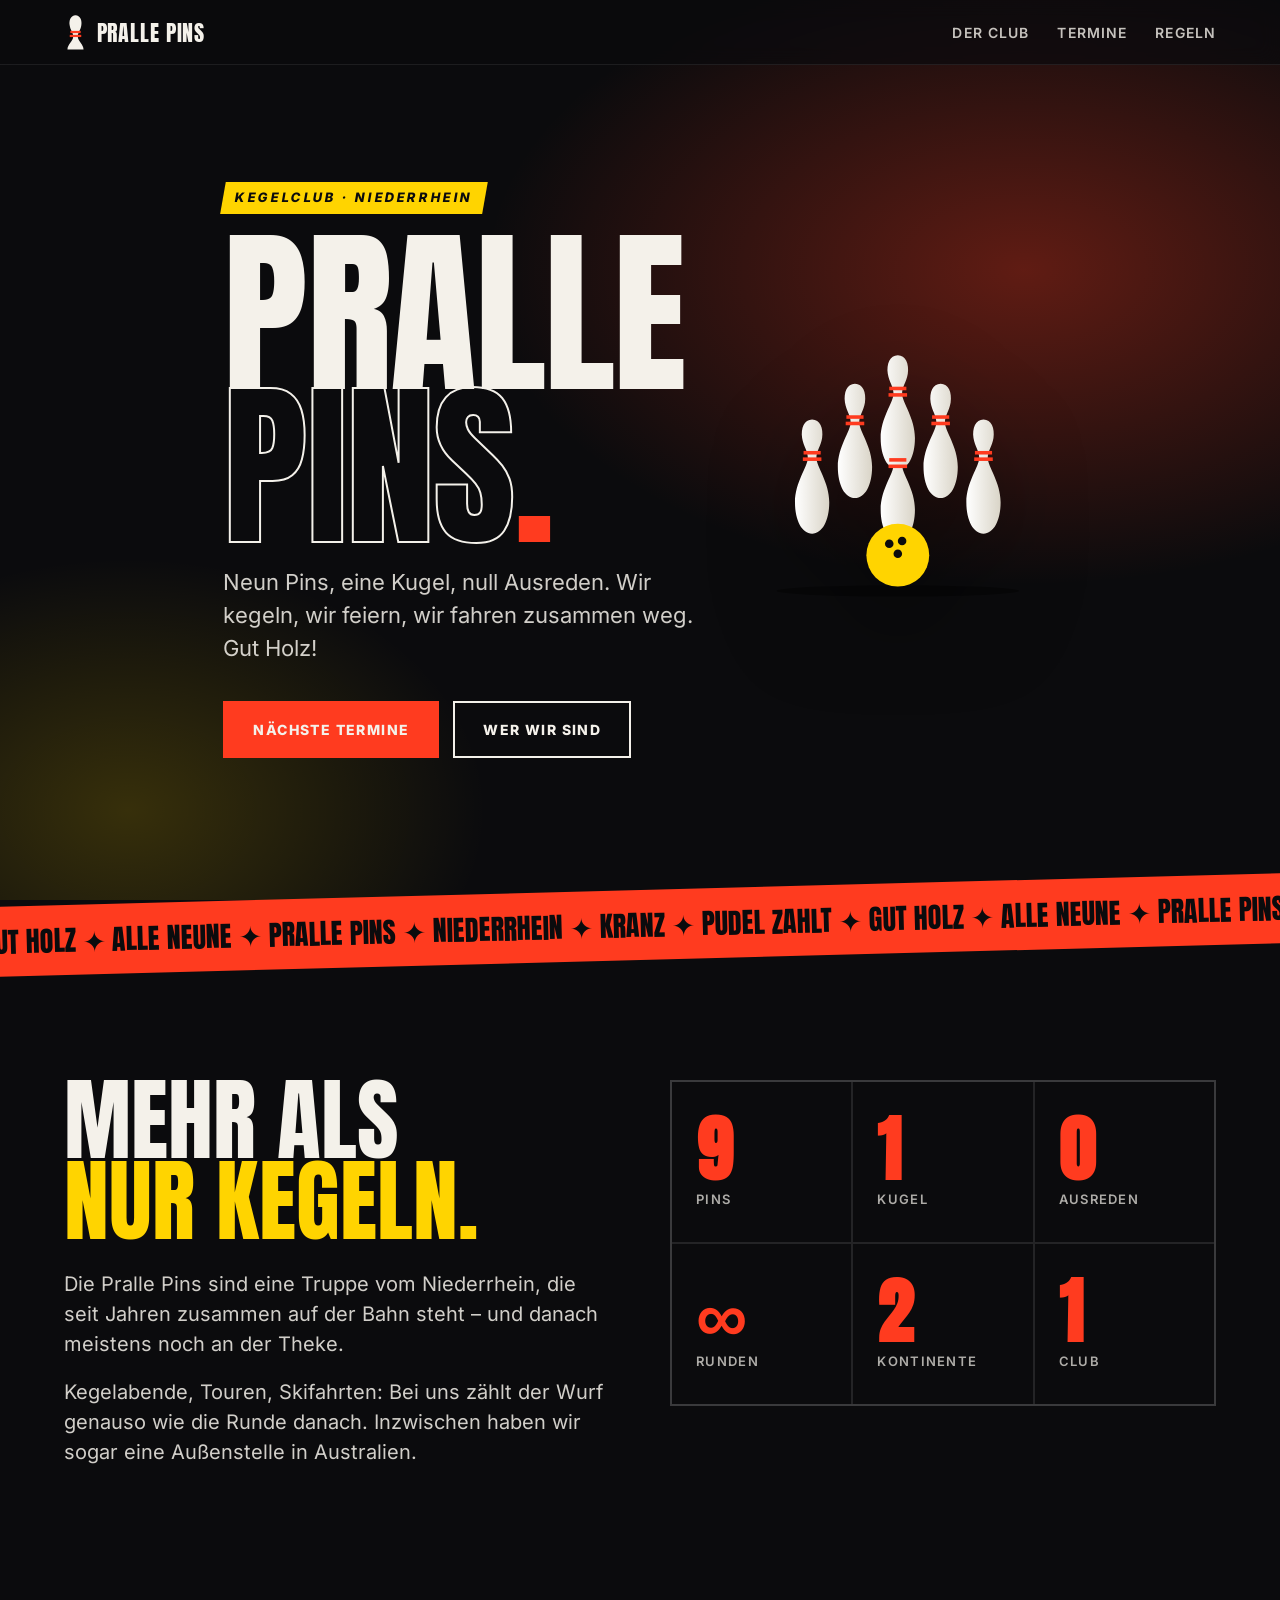
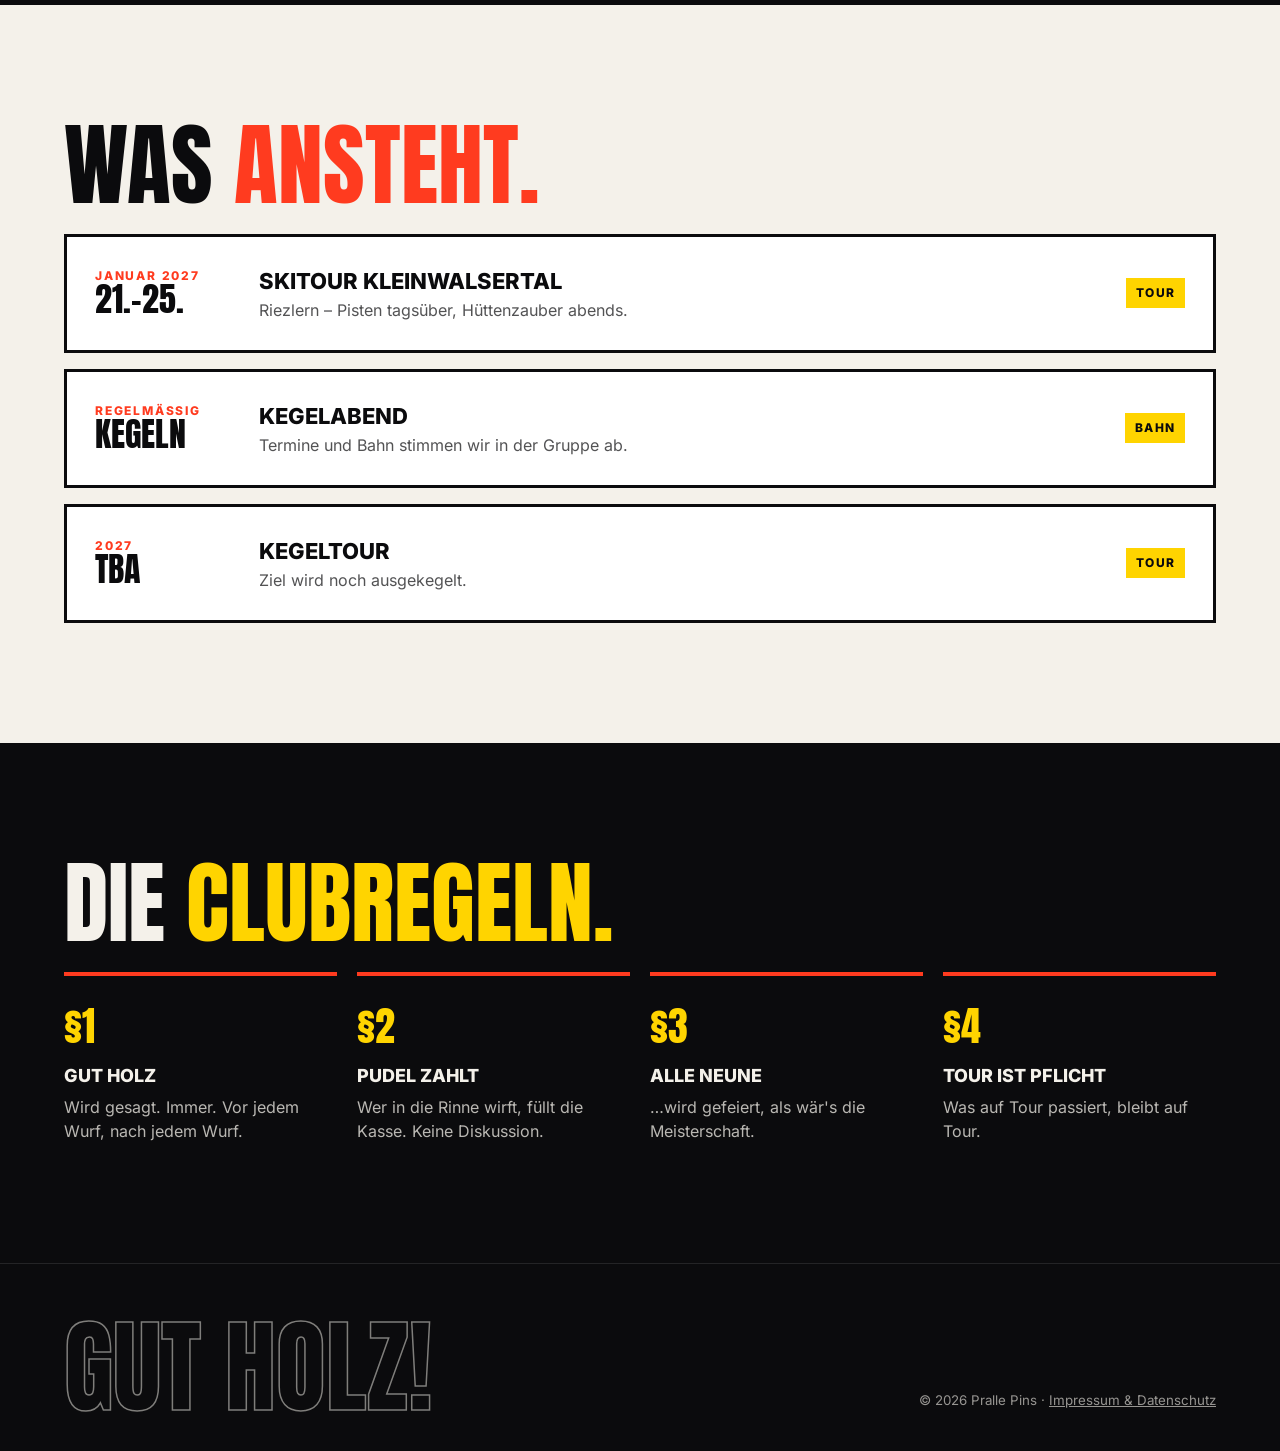
==== index.html @ 9ac89dfb "Website Pralle Pins: Startseite, Impressum, Logo, Schriften" ====
<!DOCTYPE html>
<html lang="de">
<head>
<meta charset="utf-8">
<meta name="viewport" content="width=device-width, initial-scale=1">
<title>Pralle Pins – Kegelclub vom Niederrhein</title>
<meta name="description" content="Pralle Pins – der Kegelclub vom Niederrhein. Gut Holz!">
<link rel="icon" href="favicon.svg" type="image/svg+xml">
<style>
  @font-face{font-family:Anton;src:url(anton-latin-400-normal.woff2) format("woff2");font-weight:400;font-display:swap}
  @font-face{font-family:Inter;src:url(inter-latin-400-normal.woff2) format("woff2");font-weight:400;font-display:swap}
  @font-face{font-family:Inter;src:url(inter-latin-600-normal.woff2) format("woff2");font-weight:600;font-display:swap}
  @font-face{font-family:Inter;src:url(inter-latin-800-normal.woff2) format("woff2");font-weight:800;font-display:swap}
  :root{
    --ink:#0b0b0d; --paper:#f4f1ea; --acc:#ff3b1f; --acc2:#ffd400; --mute:#8a8a90;
  }
  *{box-sizing:border-box;margin:0;padding:0}
  html{scroll-behavior:smooth}
  body{font-family:Inter,system-ui,sans-serif;background:var(--ink);color:var(--paper);line-height:1.5;overflow-x:hidden}
  a{color:inherit}
  .wrap{max-width:1200px;margin:0 auto;padding:0 24px}

  /* NAV */
  nav{position:fixed;inset:0 0 auto 0;z-index:10;backdrop-filter:blur(10px);background:rgba(11,11,13,.7);border-bottom:1px solid rgba(255,255,255,.08)}
  nav .wrap{display:flex;align-items:center;justify-content:space-between;height:64px}
  .brand{display:flex;align-items:center;gap:10px;text-decoration:none;font-family:Anton,sans-serif;font-size:22px;letter-spacing:.04em;text-transform:uppercase}
  .brand img{height:36px;width:auto}
  nav ul{display:flex;gap:28px;list-style:none}
  nav ul a{text-decoration:none;font-weight:600;font-size:14px;text-transform:uppercase;letter-spacing:.08em;opacity:.8}
  nav ul a:hover{opacity:1;color:var(--acc2)}
  @media(max-width:700px){nav ul{display:none}}

  /* HERO */
  .hero{min-height:100vh;display:grid;align-items:center;position:relative;padding:120px 0 80px;overflow:hidden}
  .hero::before{content:"";position:absolute;inset:0;background:
     radial-gradient(60% 50% at 80% 30%,rgba(255,59,31,.35),transparent 70%),
     radial-gradient(40% 40% at 10% 90%,rgba(255,212,0,.18),transparent 70%)}
  .hero .wrap{position:relative;display:grid;grid-template-columns:1.2fr .8fr;gap:40px;align-items:center}
  @media(max-width:900px){.hero .wrap{grid-template-columns:1fr}}
  .kicker{display:inline-block;font-weight:800;font-size:13px;letter-spacing:.2em;text-transform:uppercase;color:var(--ink);background:var(--acc2);padding:6px 12px;transform:skew(-10deg)}
  h1{font-family:Anton,sans-serif;font-weight:400;text-transform:uppercase;font-size:clamp(72px,14vw,190px);line-height:.85;margin:24px 0;letter-spacing:-.01em}
  h1 .out{color:transparent;-webkit-text-stroke:2px var(--paper)}
  h1 .hot{color:var(--acc)}
  .lead{font-size:clamp(18px,2vw,22px);max-width:34ch;opacity:.85}
  .cta{display:flex;gap:14px;margin-top:36px;flex-wrap:wrap}
  .btn{display:inline-block;text-decoration:none;font-weight:800;text-transform:uppercase;letter-spacing:.1em;font-size:14px;padding:16px 28px;border:2px solid var(--paper);transition:.2s}
  .btn.primary{background:var(--acc);border-color:var(--acc)}
  .btn:hover{transform:translateY(-2px);box-shadow:6px 6px 0 var(--acc2)}

  /* Pins graphic */
  .pins{display:flex;justify-content:center}
  .pins svg{width:min(420px,90%);filter:drop-shadow(0 30px 40px rgba(0,0,0,.5))}
  .pin{transform-origin:50% 100%;animation:wobble 3s ease-in-out infinite}
  .pin:nth-child(2){animation-delay:.3s}.pin:nth-child(3){animation-delay:.6s}
  .pin:nth-child(4){animation-delay:.15s}.pin:nth-child(5){animation-delay:.45s}
  @keyframes wobble{0%,100%{transform:rotate(0)}50%{transform:rotate(2.5deg)}}
  .ball{animation:roll 4s cubic-bezier(.5,0,.3,1) infinite}
  @keyframes roll{0%{transform:translateX(-260px) rotate(-360deg);opacity:0}15%{opacity:1}60%,100%{transform:translateX(0) rotate(0);opacity:1}}

  /* TICKER */
  .ticker{background:var(--acc);color:var(--ink);overflow:hidden;white-space:nowrap;padding:14px 0;transform:rotate(-1.5deg);margin:-10px -20px 0}
  .ticker span{display:inline-block;font-family:Anton,sans-serif;font-size:28px;text-transform:uppercase;animation:tick 25s linear infinite;padding-right:40px}
  @keyframes tick{to{transform:translateX(-50%)}}

  /* SECTIONS */
  section{padding:120px 0}
  h2{font-family:Anton,sans-serif;font-weight:400;text-transform:uppercase;font-size:clamp(48px,7vw,96px);line-height:.9;margin-bottom:28px}
  h2 em{font-style:normal;color:var(--acc2)}
  .grid2{display:grid;grid-template-columns:1fr 1fr;gap:60px;align-items:start}
  @media(max-width:900px){.grid2{grid-template-columns:1fr}}
  p.big{font-size:20px;opacity:.85;margin-bottom:18px}

  .stats{display:grid;grid-template-columns:repeat(3,1fr);gap:2px;background:rgba(255,255,255,.1);border:2px solid rgba(255,255,255,.1)}
  .stat{background:var(--ink);padding:32px 24px}
  .stat b{display:block;font-family:Anton,sans-serif;font-size:72px;line-height:1;color:var(--acc)}
  .stat span{text-transform:uppercase;font-weight:600;letter-spacing:.1em;font-size:13px;opacity:.7}
  @media(max-width:600px){.stats{grid-template-columns:1fr}}

  /* LIGHT SECTION */
  .light{background:var(--paper);color:var(--ink)}
  .light h2 em{color:var(--acc)}
  .events{display:grid;gap:16px}
  .event{display:grid;grid-template-columns:140px 1fr auto;gap:24px;align-items:center;padding:28px;border:3px solid var(--ink);background:#fff;transition:.2s}
  .event:hover{transform:translate(-4px,-4px);box-shadow:8px 8px 0 var(--ink)}
  .event .date{font-family:Anton,sans-serif;font-size:34px;line-height:1;text-transform:uppercase}
  .event .date small{display:block;font-family:Inter;font-weight:800;font-size:12px;letter-spacing:.15em;color:var(--acc)}
  .event h3{font-size:22px;font-weight:800;text-transform:uppercase}
  .event p{opacity:.7}
  .tag{font-weight:800;font-size:12px;text-transform:uppercase;letter-spacing:.1em;background:var(--acc2);padding:6px 10px}
  @media(max-width:700px){.event{grid-template-columns:1fr}}

  /* RULES */
  .rules{display:grid;grid-template-columns:repeat(auto-fit,minmax(240px,1fr));gap:20px;counter-reset:r}
  .rule{border-top:4px solid var(--acc);padding-top:20px}
  .rule::before{counter-increment:r;content:"§" counter(r);font-family:Anton,sans-serif;font-size:40px;color:var(--acc2);display:block}
  .rule h3{text-transform:uppercase;font-size:18px;margin:6px 0}
  .rule p{opacity:.75}

  /* FOOTER */
  footer{border-top:1px solid rgba(255,255,255,.1);padding:60px 0 40px}
  footer .wrap{display:flex;justify-content:space-between;align-items:end;gap:20px;flex-wrap:wrap}
  footer .gh{font-family:Anton,sans-serif;font-size:clamp(40px,8vw,110px);text-transform:uppercase;line-height:.85;color:transparent;-webkit-text-stroke:1.5px rgba(244,241,234,.5)}
  footer small{opacity:.6}
  footer small a{opacity:1}

  .reveal{opacity:0;transform:translateY(30px);transition:.8s cubic-bezier(.2,.7,.2,1)}
  .reveal.in{opacity:1;transform:none}
  @media (prefers-reduced-motion:reduce){*{animation:none!important;transition:none!important}.reveal{opacity:1;transform:none}}
</style>
</head>
<body>

<nav>
  <div class="wrap">
    <a href="#" class="brand"><img src="logo.svg" alt="Pralle Pins Logo"> Pralle Pins</a>
    <ul>
      <li><a href="#club">Der Club</a></li>
      <li><a href="#termine">Termine</a></li>
      <li><a href="#regeln">Regeln</a></li>
    </ul>
  </div>
</nav>

<header class="hero">
  <div class="wrap">
    <div>
      <span class="kicker">Kegelclub · Niederrhein</span>
      <h1>Pralle<br><span class="out">Pins</span><span class="hot">.</span></h1>
      <p class="lead">Neun Pins, eine Kugel, null Ausreden. Wir kegeln, wir feiern, wir fahren zusammen weg. Gut Holz!</p>
      <div class="cta">
        <a href="#termine" class="btn primary">Nächste Termine</a>
        <a href="#club" class="btn">Wer wir sind</a>
      </div>
    </div>
    <div class="pins" aria-hidden="true">
      <svg viewBox="0 0 400 360">
        <defs>
          <linearGradient id="pg" x1="0" x2="1"><stop offset="0" stop-color="#fff"/><stop offset="1" stop-color="#d9d4c7"/></linearGradient>
          <g id="p">
            <path d="M20 0c11 0 16 12 14 26-2 12-8 18-8 28 0 12 18 34 18 62 0 26-10 44-24 44S-4 142-4 116c0-28 18-50 18-62 0-10-6-16-8-28C4 12 9 0 20 0z" fill="url(#pg)"/>
            <rect x="8" y="44" width="24" height="5" fill="#ff3b1f"/><rect x="7" y="53" width="26" height="5" fill="#ff3b1f"/>
          </g>
        </defs>
        <g class="pin" style="transform-box:fill-box"><use href="#p" x="180" y="20"/></g>
        <g class="pin" style="transform-box:fill-box"><use href="#p" x="120" y="60"/></g>
        <g class="pin" style="transform-box:fill-box"><use href="#p" x="240" y="60"/></g>
        <g class="pin" style="transform-box:fill-box"><use href="#p" x="60" y="110"/></g>
        <g class="pin" style="transform-box:fill-box"><use href="#p" x="300" y="110"/></g>
        <g class="pin" style="transform-box:fill-box"><use href="#p" x="180" y="120"/></g>
        <ellipse cx="200" cy="350" rx="170" ry="8" fill="rgba(0,0,0,.4)"/>
        <g class="ball" style="transform-box:fill-box;transform-origin:center">
          <circle cx="200" cy="300" r="44" fill="#ffd400"/>
          <circle cx="188" cy="284" r="6" fill="#0b0b0d"/><circle cx="206" cy="280" r="6" fill="#0b0b0d"/><circle cx="200" cy="298" r="6" fill="#0b0b0d"/>
        </g>
      </svg>
    </div>
  </div>
</header>

<div class="ticker" aria-hidden="true"><span>Gut Holz ✦ Alle Neune ✦ Pralle Pins ✦ Niederrhein ✦ Kranz ✦ Pudel zahlt ✦ Gut Holz ✦ Alle Neune ✦ Pralle Pins ✦ Niederrhein ✦ Kranz ✦ Pudel zahlt ✦ </span></div>

<section id="club">
  <div class="wrap grid2">
    <div class="reveal">
      <h2>Mehr als<br><em>nur Kegeln.</em></h2>
      <p class="big">Die Pralle Pins sind eine Truppe vom Niederrhein, die seit Jahren zusammen auf der Bahn steht – und danach meistens noch an der Theke.</p>
      <p class="big">Kegelabende, Touren, Skifahrten: Bei uns zählt der Wurf genauso wie die Runde danach. Inzwischen haben wir sogar eine Außenstelle in Australien.</p>
    </div>
    <div class="stats reveal">
      <div class="stat"><b>9</b><span>Pins</span></div>
      <div class="stat"><b>1</b><span>Kugel</span></div>
      <div class="stat"><b>0</b><span>Ausreden</span></div>
      <div class="stat"><b>∞</b><span>Runden</span></div>
      <div class="stat"><b>2</b><span>Kontinente</span></div>
      <div class="stat"><b>1</b><span>Club</span></div>
    </div>
  </div>
</section>

<section id="termine" class="light">
  <div class="wrap">
    <h2 class="reveal">Was <em>ansteht.</em></h2>
    <div class="events">
      <div class="event reveal">
        <div class="date"><small>Januar 2027</small>21.–25.</div>
        <div><h3>Skitour Kleinwalsertal</h3><p>Riezlern – Pisten tagsüber, Hüttenzauber abends.</p></div>
        <span class="tag">Tour</span>
      </div>
      <div class="event reveal">
        <div class="date"><small>Regelmäßig</small>Kegeln</div>
        <div><h3>Kegelabend</h3><p>Termine und Bahn stimmen wir in der Gruppe ab.</p></div>
        <span class="tag">Bahn</span>
      </div>
      <div class="event reveal">
        <div class="date"><small>2027</small>Tba</div>
        <div><h3>Kegeltour</h3><p>Ziel wird noch ausgekegelt.</p></div>
        <span class="tag">Tour</span>
      </div>
    </div>
  </div>
</section>

<section id="regeln">
  <div class="wrap">
    <h2 class="reveal">Die <em>Club&shy;regeln.</em></h2>
    <div class="rules">
      <div class="rule reveal"><h3>Gut Holz</h3><p>Wird gesagt. Immer. Vor jedem Wurf, nach jedem Wurf.</p></div>
      <div class="rule reveal"><h3>Pudel zahlt</h3><p>Wer in die Rinne wirft, füllt die Kasse. Keine Diskussion.</p></div>
      <div class="rule reveal"><h3>Alle Neune</h3><p>…wird gefeiert, als wär's die Meisterschaft.</p></div>
      <div class="rule reveal"><h3>Tour ist Pflicht</h3><p>Was auf Tour passiert, bleibt auf Tour.</p></div>
    </div>
  </div>
</section>

<footer>
  <div class="wrap">
    <div class="gh">Gut Holz!</div>
    <small>© <span id="y"></span> Pralle Pins · <a href="impressum.html">Impressum &amp; Datenschutz</a></small>
  </div>
</footer>

<script>
  document.getElementById('y').textContent=new Date().getFullYear();
  const io=new IntersectionObserver(es=>es.forEach(e=>{if(e.isIntersecting){e.target.classList.add('in');io.unobserve(e.target)}}),{threshold:.15});
  document.querySelectorAll('.reveal').forEach(el=>io.observe(el));
</script>
</body>
</html>
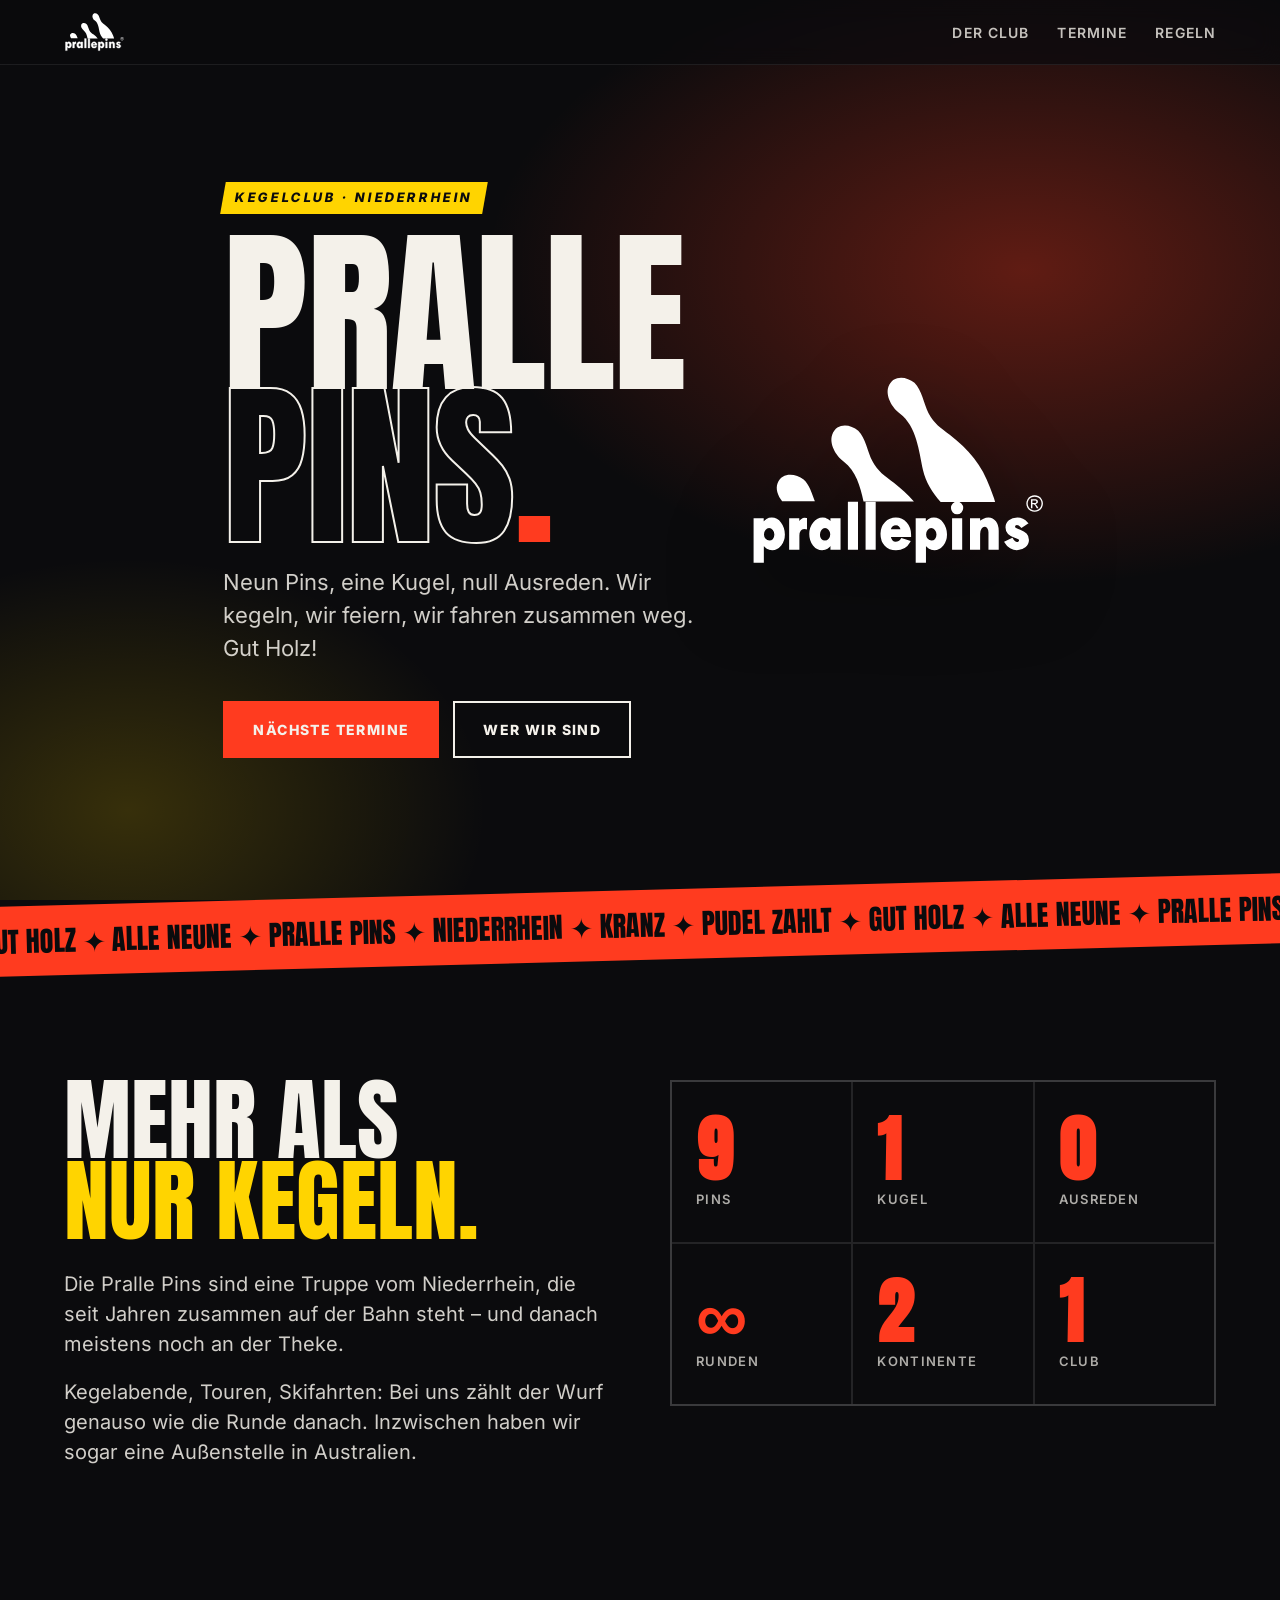
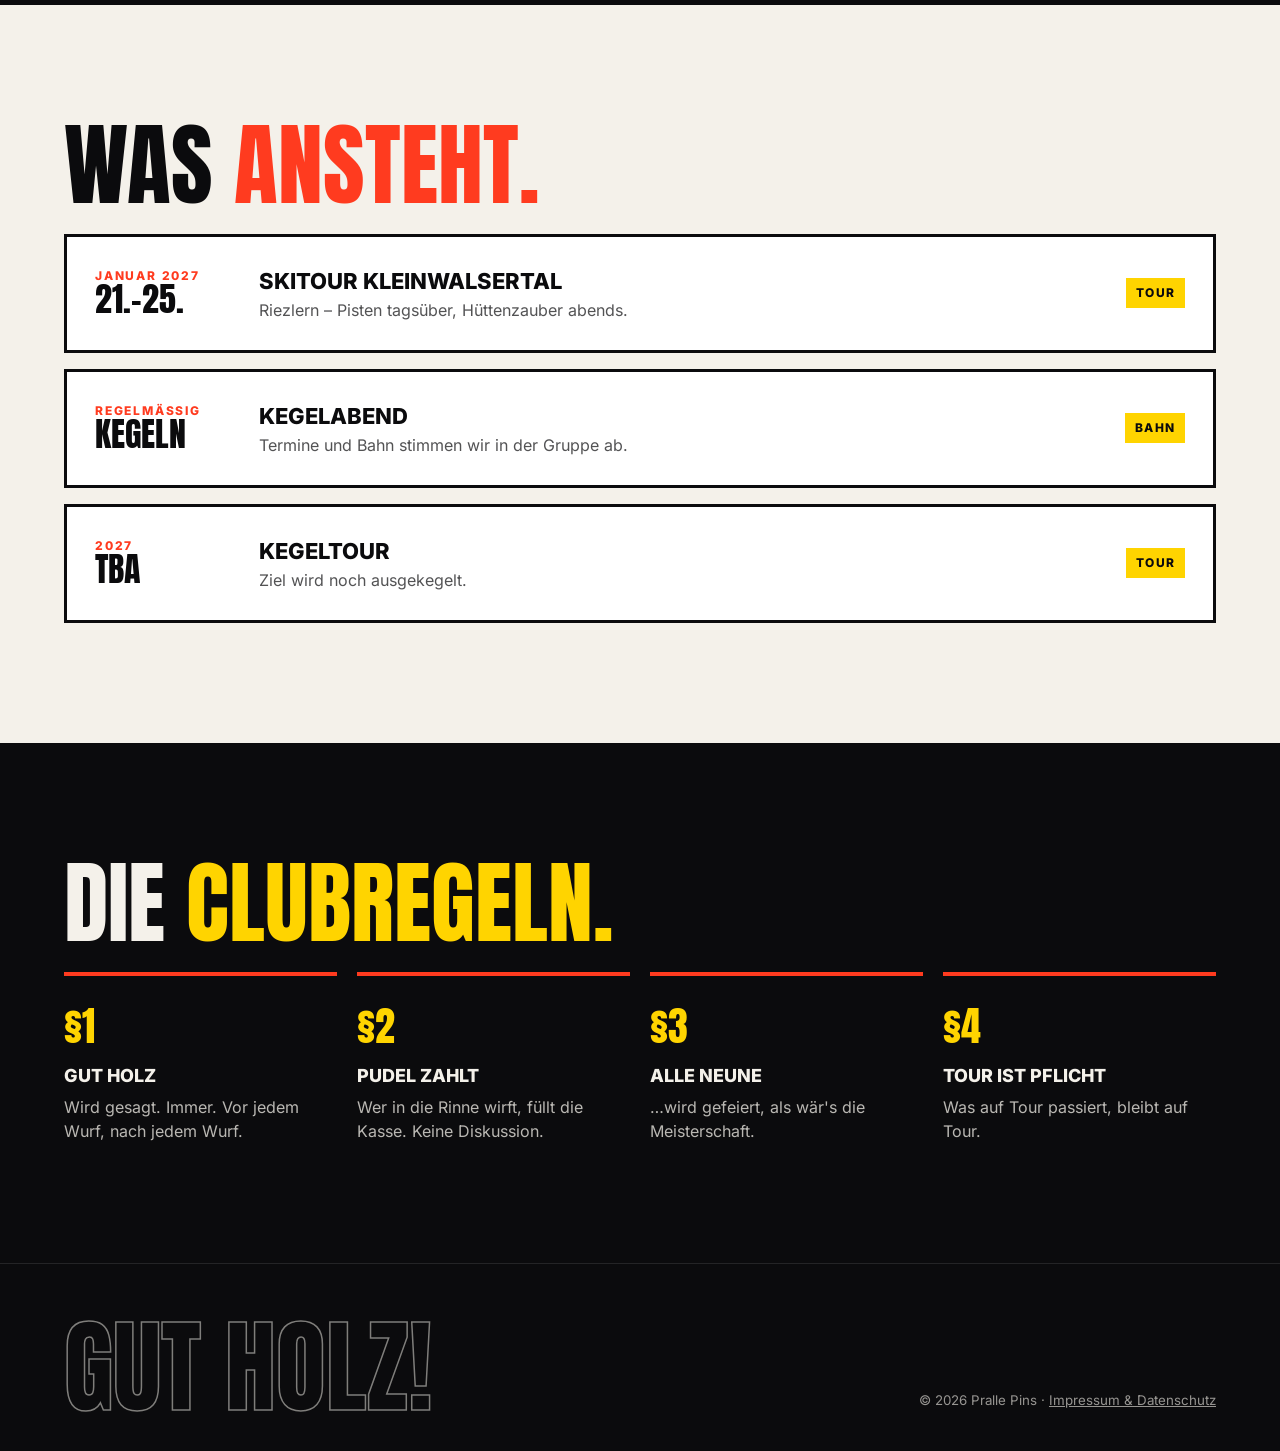
==== commit d210dbe7: "Echtes Pralle-Pins-Logo eingebaut" ====
--- a/index.html
+++ b/index.html
@@ -24,7 +24,7 @@
   nav{position:fixed;inset:0 0 auto 0;z-index:10;backdrop-filter:blur(10px);background:rgba(11,11,13,.7);border-bottom:1px solid rgba(255,255,255,.08)}
   nav .wrap{display:flex;align-items:center;justify-content:space-between;height:64px}
   .brand{display:flex;align-items:center;gap:10px;text-decoration:none;font-family:Anton,sans-serif;font-size:22px;letter-spacing:.04em;text-transform:uppercase}
-  .brand img{height:36px;width:auto}
+  .brand img{height:40px;width:auto;display:block}
   nav ul{display:flex;gap:28px;list-style:none}
   nav ul a{text-decoration:none;font-weight:600;font-size:14px;text-transform:uppercase;letter-spacing:.08em;opacity:.8}
   nav ul a:hover{opacity:1;color:var(--acc2)}
@@ -49,7 +49,8 @@
 
   /* Pins graphic */
   .pins{display:flex;justify-content:center}
-  .pins svg{width:min(420px,90%);filter:drop-shadow(0 30px 40px rgba(0,0,0,.5))}
+  .biglogo{width:min(480px,95%);filter:drop-shadow(0 30px 40px rgba(0,0,0,.5));animation:float 5s ease-in-out infinite}
+  @keyframes float{0%,100%{transform:translateY(0) rotate(-2deg)}50%{transform:translateY(-14px) rotate(1deg)}}
   .pin{transform-origin:50% 100%;animation:wobble 3s ease-in-out infinite}
   .pin:nth-child(2){animation-delay:.3s}.pin:nth-child(3){animation-delay:.6s}
   .pin:nth-child(4){animation-delay:.15s}.pin:nth-child(5){animation-delay:.45s}
@@ -112,7 +113,7 @@
 
 <nav>
   <div class="wrap">
-    <a href="#" class="brand"><img src="logo.svg" alt="Pralle Pins Logo"> Pralle Pins</a>
+    <a href="#" class="brand"><img src="logo.svg" alt="Pralle Pins"></a>
     <ul>
       <li><a href="#club">Der Club</a></li>
       <li><a href="#termine">Termine</a></li>
@@ -132,27 +133,8 @@
         <a href="#club" class="btn">Wer wir sind</a>
       </div>
     </div>
-    <div class="pins" aria-hidden="true">
-      <svg viewBox="0 0 400 360">
-        <defs>
-          <linearGradient id="pg" x1="0" x2="1"><stop offset="0" stop-color="#fff"/><stop offset="1" stop-color="#d9d4c7"/></linearGradient>
-          <g id="p">
-            <path d="M20 0c11 0 16 12 14 26-2 12-8 18-8 28 0 12 18 34 18 62 0 26-10 44-24 44S-4 142-4 116c0-28 18-50 18-62 0-10-6-16-8-28C4 12 9 0 20 0z" fill="url(#pg)"/>
-            <rect x="8" y="44" width="24" height="5" fill="#ff3b1f"/><rect x="7" y="53" width="26" height="5" fill="#ff3b1f"/>
-          </g>
-        </defs>
-        <g class="pin" style="transform-box:fill-box"><use href="#p" x="180" y="20"/></g>
-        <g class="pin" style="transform-box:fill-box"><use href="#p" x="120" y="60"/></g>
-        <g class="pin" style="transform-box:fill-box"><use href="#p" x="240" y="60"/></g>
-        <g class="pin" style="transform-box:fill-box"><use href="#p" x="60" y="110"/></g>
-        <g class="pin" style="transform-box:fill-box"><use href="#p" x="300" y="110"/></g>
-        <g class="pin" style="transform-box:fill-box"><use href="#p" x="180" y="120"/></g>
-        <ellipse cx="200" cy="350" rx="170" ry="8" fill="rgba(0,0,0,.4)"/>
-        <g class="ball" style="transform-box:fill-box;transform-origin:center">
-          <circle cx="200" cy="300" r="44" fill="#ffd400"/>
-          <circle cx="188" cy="284" r="6" fill="#0b0b0d"/><circle cx="206" cy="280" r="6" fill="#0b0b0d"/><circle cx="200" cy="298" r="6" fill="#0b0b0d"/>
-        </g>
-      </svg>
+    <div class="pins">
+      <img class="biglogo" src="logo.svg" alt="Pralle Pins Logo">
     </div>
   </div>
 </header>
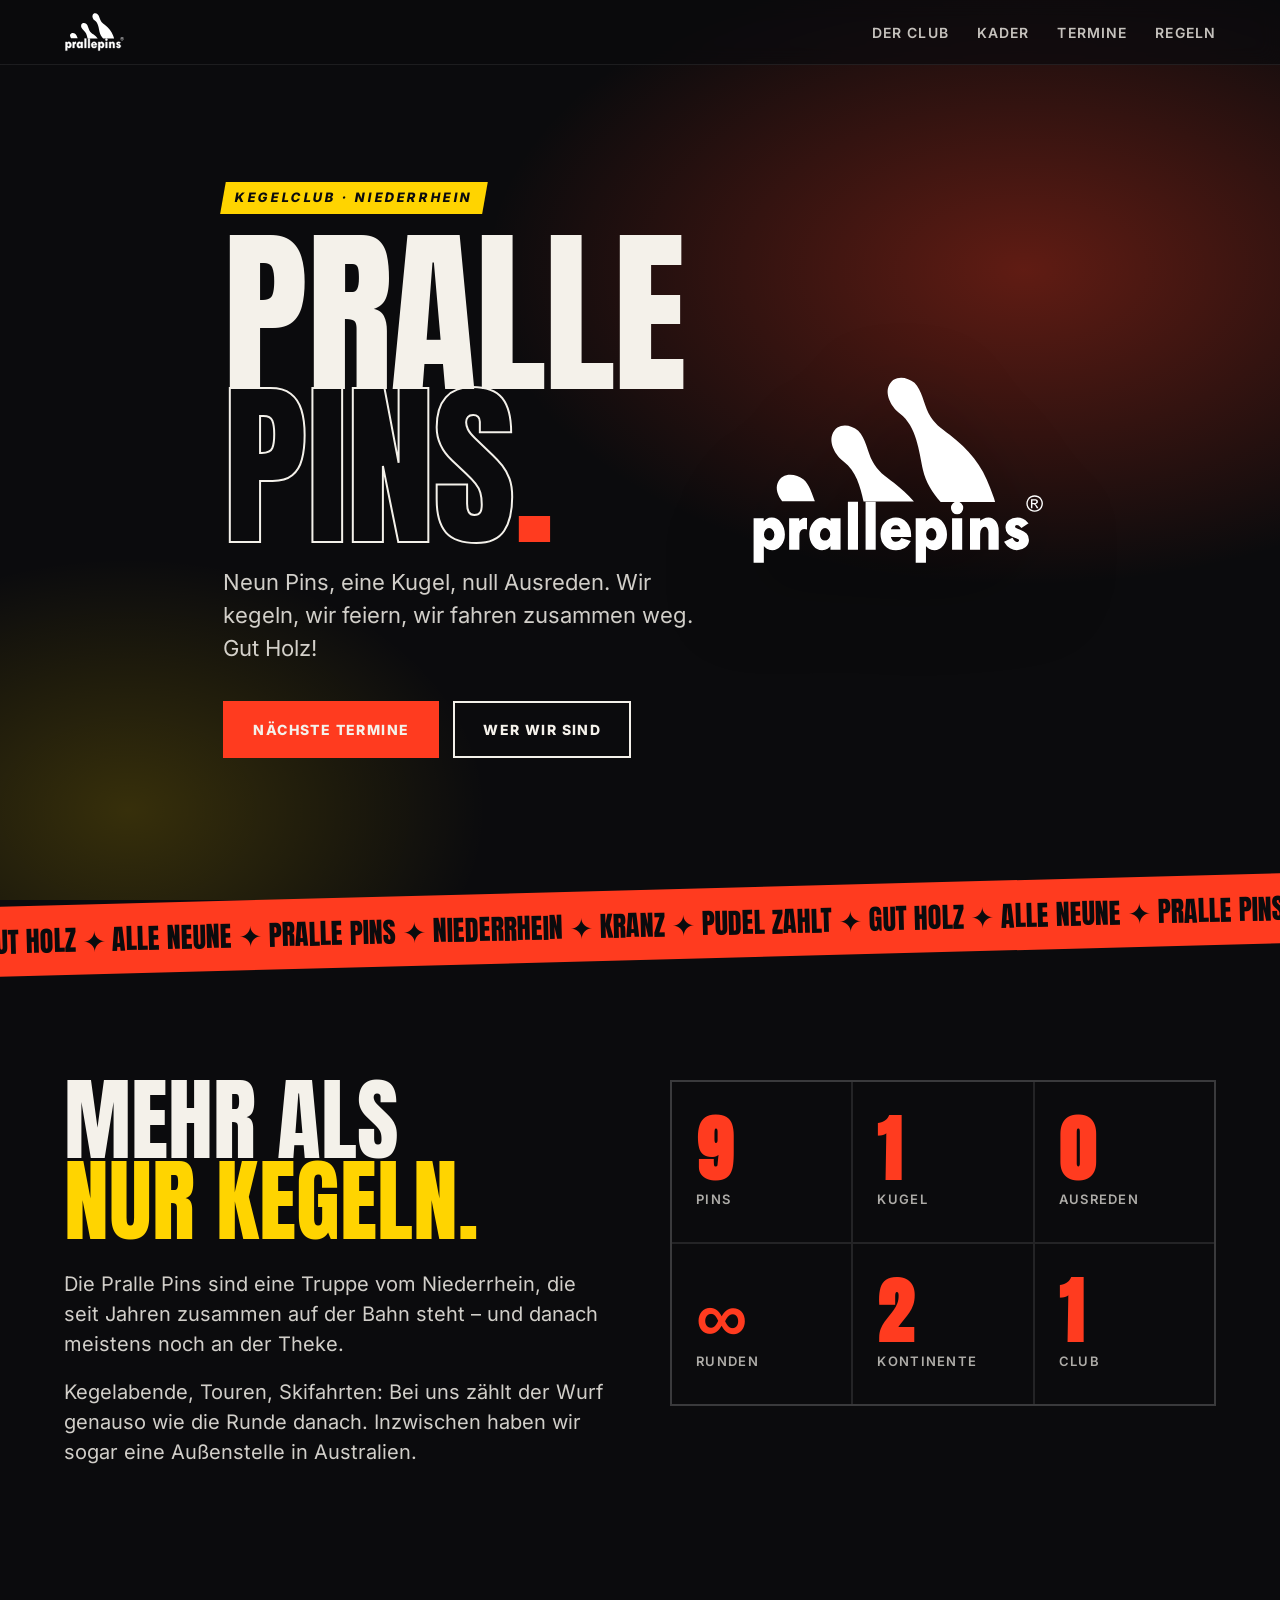
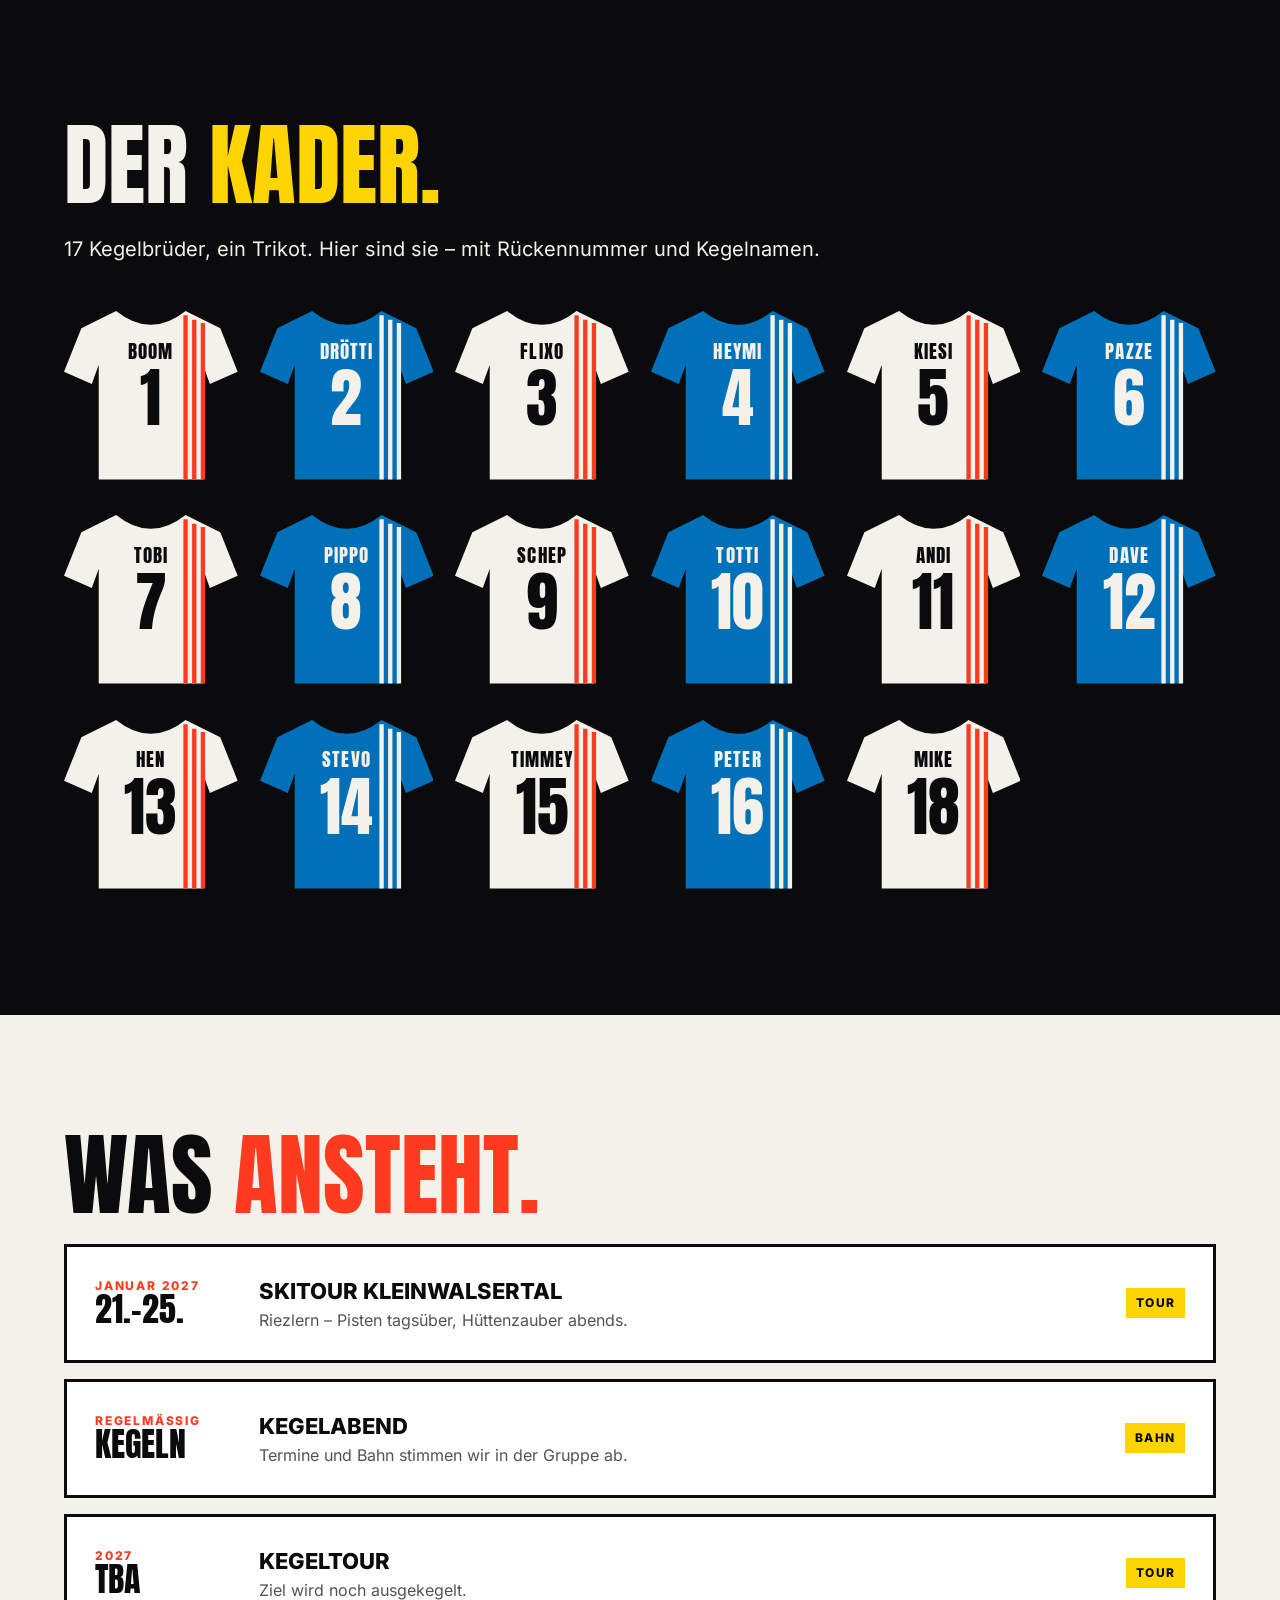
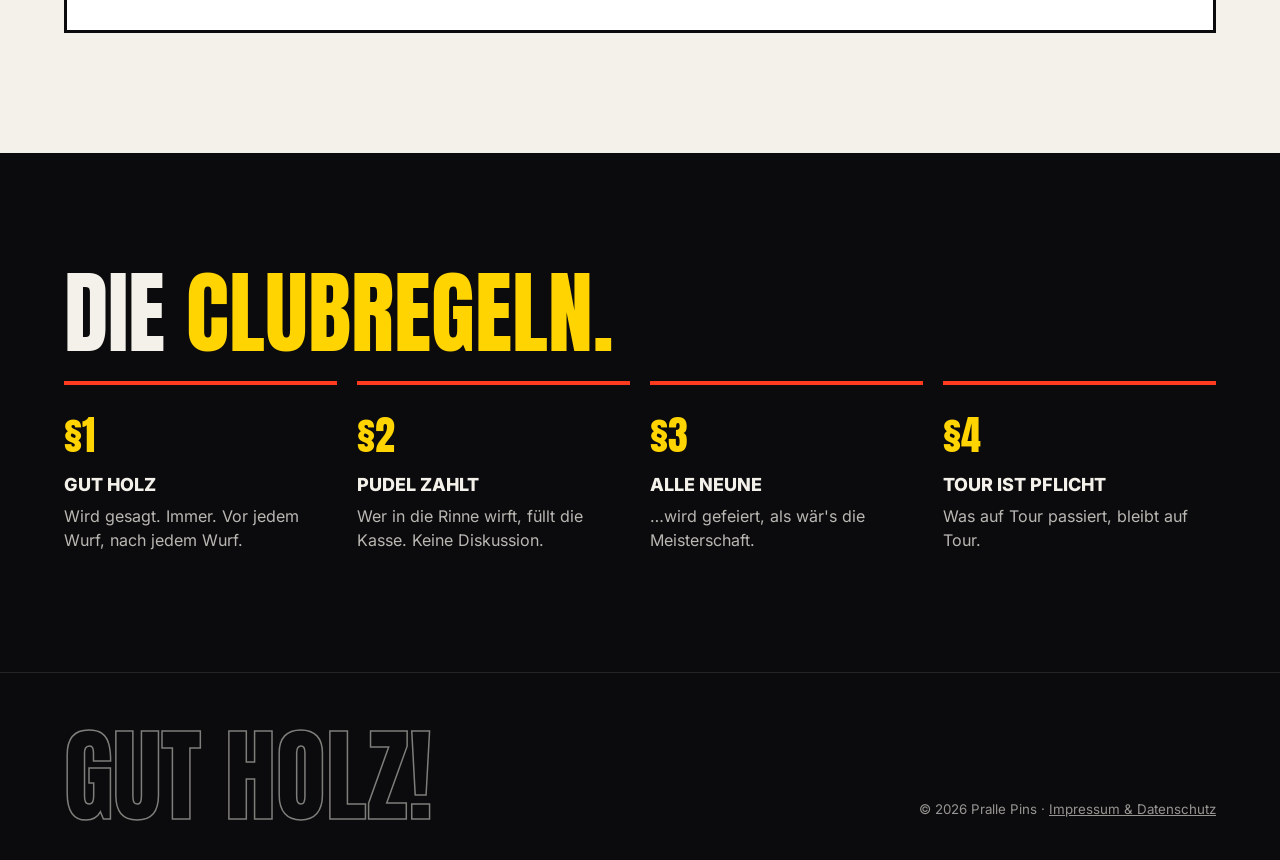
==== commit 40e81c8c: "Kader mit Trikotnamen" ====
--- a/index.html
+++ b/index.html
@@ -104,6 +104,20 @@
   footer small{opacity:.6}
   footer small a{opacity:1}
 
+
+  /* KADER */
+  .squad{display:grid;grid-template-columns:repeat(auto-fill,minmax(150px,1fr));gap:22px;margin-top:40px}
+  .jersey{position:relative;aspect-ratio:200/210;transition:.25s}
+  .jersey svg{width:100%;height:100%;display:block}
+  .jersey svg path:first-child{fill:#f4f1ea}
+  .jersey .str{stroke:var(--acc);stroke-width:5;fill:none}
+  .jersey:nth-child(even) svg path:first-child{fill:#0070b8}
+  .jersey:nth-child(even) .str{stroke:#f4f1ea}
+  .jersey:nth-child(even) .nr,.jersey:nth-child(even) .nm{color:#f4f1ea}
+  .jersey .nr{position:absolute;left:0;right:0;top:34%;text-align:center;font-family:Anton,sans-serif;font-size:clamp(40px,5vw,64px);line-height:1;color:var(--ink)}
+  .jersey .nm{position:absolute;left:0;right:0;top:18%;text-align:center;font-family:Anton,sans-serif;font-size:clamp(14px,1.6vw,19px);letter-spacing:.06em;text-transform:uppercase;color:var(--ink)}
+  .jersey:hover{transform:translateY(-6px) rotate(-2deg)}
+
   .reveal{opacity:0;transform:translateY(30px);transition:.8s cubic-bezier(.2,.7,.2,1)}
   .reveal.in{opacity:1;transform:none}
   @media (prefers-reduced-motion:reduce){*{animation:none!important;transition:none!important}.reveal{opacity:1;transform:none}}
@@ -116,6 +130,7 @@
     <a href="#" class="brand"><img src="logo.svg" alt="Pralle Pins"></a>
     <ul>
       <li><a href="#club">Der Club</a></li>
+      <li><a href="#kader">Kader</a></li>
       <li><a href="#termine">Termine</a></li>
       <li><a href="#regeln">Regeln</a></li>
     </ul>
@@ -159,6 +174,32 @@
   </div>
 </section>
 
+<section id="kader">
+  <div class="wrap">
+    <h2 class="reveal">Der <em>Kader.</em></h2>
+    <p class="big reveal">17 Kegelbrüder, ein Trikot. Hier sind sie – mit Rückennummer und Kegelnamen.</p>
+    <div class="squad">
+      <div class="jersey reveal"><svg viewBox="0 0 200 210" aria-hidden="true"><path d="M60 8 L20 28 L0 78 L32 92 L40 70 L40 202 L160 202 L160 70 L168 92 L200 78 L180 28 L140 8 Q100 40 60 8Z"/><path class="str" d="M150 18 L150 202 M160 22 L160 202 M140 13 L140 202" /></svg><span class="nr">1</span><span class="nm">Boom</span></div>
+      <div class="jersey reveal"><svg viewBox="0 0 200 210" aria-hidden="true"><path d="M60 8 L20 28 L0 78 L32 92 L40 70 L40 202 L160 202 L160 70 L168 92 L200 78 L180 28 L140 8 Q100 40 60 8Z"/><path class="str" d="M150 18 L150 202 M160 22 L160 202 M140 13 L140 202" /></svg><span class="nr">2</span><span class="nm">Drötti</span></div>
+      <div class="jersey reveal"><svg viewBox="0 0 200 210" aria-hidden="true"><path d="M60 8 L20 28 L0 78 L32 92 L40 70 L40 202 L160 202 L160 70 L168 92 L200 78 L180 28 L140 8 Q100 40 60 8Z"/><path class="str" d="M150 18 L150 202 M160 22 L160 202 M140 13 L140 202" /></svg><span class="nr">3</span><span class="nm">Flixo</span></div>
+      <div class="jersey reveal"><svg viewBox="0 0 200 210" aria-hidden="true"><path d="M60 8 L20 28 L0 78 L32 92 L40 70 L40 202 L160 202 L160 70 L168 92 L200 78 L180 28 L140 8 Q100 40 60 8Z"/><path class="str" d="M150 18 L150 202 M160 22 L160 202 M140 13 L140 202" /></svg><span class="nr">4</span><span class="nm">Heymi</span></div>
+      <div class="jersey reveal"><svg viewBox="0 0 200 210" aria-hidden="true"><path d="M60 8 L20 28 L0 78 L32 92 L40 70 L40 202 L160 202 L160 70 L168 92 L200 78 L180 28 L140 8 Q100 40 60 8Z"/><path class="str" d="M150 18 L150 202 M160 22 L160 202 M140 13 L140 202" /></svg><span class="nr">5</span><span class="nm">Kiesi</span></div>
+      <div class="jersey reveal"><svg viewBox="0 0 200 210" aria-hidden="true"><path d="M60 8 L20 28 L0 78 L32 92 L40 70 L40 202 L160 202 L160 70 L168 92 L200 78 L180 28 L140 8 Q100 40 60 8Z"/><path class="str" d="M150 18 L150 202 M160 22 L160 202 M140 13 L140 202" /></svg><span class="nr">6</span><span class="nm">Pazze</span></div>
+      <div class="jersey reveal"><svg viewBox="0 0 200 210" aria-hidden="true"><path d="M60 8 L20 28 L0 78 L32 92 L40 70 L40 202 L160 202 L160 70 L168 92 L200 78 L180 28 L140 8 Q100 40 60 8Z"/><path class="str" d="M150 18 L150 202 M160 22 L160 202 M140 13 L140 202" /></svg><span class="nr">7</span><span class="nm">Tobi</span></div>
+      <div class="jersey reveal"><svg viewBox="0 0 200 210" aria-hidden="true"><path d="M60 8 L20 28 L0 78 L32 92 L40 70 L40 202 L160 202 L160 70 L168 92 L200 78 L180 28 L140 8 Q100 40 60 8Z"/><path class="str" d="M150 18 L150 202 M160 22 L160 202 M140 13 L140 202" /></svg><span class="nr">8</span><span class="nm">Pippo</span></div>
+      <div class="jersey reveal"><svg viewBox="0 0 200 210" aria-hidden="true"><path d="M60 8 L20 28 L0 78 L32 92 L40 70 L40 202 L160 202 L160 70 L168 92 L200 78 L180 28 L140 8 Q100 40 60 8Z"/><path class="str" d="M150 18 L150 202 M160 22 L160 202 M140 13 L140 202" /></svg><span class="nr">9</span><span class="nm">Schep</span></div>
+      <div class="jersey reveal"><svg viewBox="0 0 200 210" aria-hidden="true"><path d="M60 8 L20 28 L0 78 L32 92 L40 70 L40 202 L160 202 L160 70 L168 92 L200 78 L180 28 L140 8 Q100 40 60 8Z"/><path class="str" d="M150 18 L150 202 M160 22 L160 202 M140 13 L140 202" /></svg><span class="nr">10</span><span class="nm">Totti</span></div>
+      <div class="jersey reveal"><svg viewBox="0 0 200 210" aria-hidden="true"><path d="M60 8 L20 28 L0 78 L32 92 L40 70 L40 202 L160 202 L160 70 L168 92 L200 78 L180 28 L140 8 Q100 40 60 8Z"/><path class="str" d="M150 18 L150 202 M160 22 L160 202 M140 13 L140 202" /></svg><span class="nr">11</span><span class="nm">Andi</span></div>
+      <div class="jersey reveal"><svg viewBox="0 0 200 210" aria-hidden="true"><path d="M60 8 L20 28 L0 78 L32 92 L40 70 L40 202 L160 202 L160 70 L168 92 L200 78 L180 28 L140 8 Q100 40 60 8Z"/><path class="str" d="M150 18 L150 202 M160 22 L160 202 M140 13 L140 202" /></svg><span class="nr">12</span><span class="nm">Dave</span></div>
+      <div class="jersey reveal"><svg viewBox="0 0 200 210" aria-hidden="true"><path d="M60 8 L20 28 L0 78 L32 92 L40 70 L40 202 L160 202 L160 70 L168 92 L200 78 L180 28 L140 8 Q100 40 60 8Z"/><path class="str" d="M150 18 L150 202 M160 22 L160 202 M140 13 L140 202" /></svg><span class="nr">13</span><span class="nm">Hen</span></div>
+      <div class="jersey reveal"><svg viewBox="0 0 200 210" aria-hidden="true"><path d="M60 8 L20 28 L0 78 L32 92 L40 70 L40 202 L160 202 L160 70 L168 92 L200 78 L180 28 L140 8 Q100 40 60 8Z"/><path class="str" d="M150 18 L150 202 M160 22 L160 202 M140 13 L140 202" /></svg><span class="nr">14</span><span class="nm">Stevo</span></div>
+      <div class="jersey reveal"><svg viewBox="0 0 200 210" aria-hidden="true"><path d="M60 8 L20 28 L0 78 L32 92 L40 70 L40 202 L160 202 L160 70 L168 92 L200 78 L180 28 L140 8 Q100 40 60 8Z"/><path class="str" d="M150 18 L150 202 M160 22 L160 202 M140 13 L140 202" /></svg><span class="nr">15</span><span class="nm">Timmey</span></div>
+      <div class="jersey reveal"><svg viewBox="0 0 200 210" aria-hidden="true"><path d="M60 8 L20 28 L0 78 L32 92 L40 70 L40 202 L160 202 L160 70 L168 92 L200 78 L180 28 L140 8 Q100 40 60 8Z"/><path class="str" d="M150 18 L150 202 M160 22 L160 202 M140 13 L140 202" /></svg><span class="nr">16</span><span class="nm">Peter</span></div>
+      <div class="jersey reveal"><svg viewBox="0 0 200 210" aria-hidden="true"><path d="M60 8 L20 28 L0 78 L32 92 L40 70 L40 202 L160 202 L160 70 L168 92 L200 78 L180 28 L140 8 Q100 40 60 8Z"/><path class="str" d="M150 18 L150 202 M160 22 L160 202 M140 13 L140 202" /></svg><span class="nr">18</span><span class="nm">Mike</span></div>
+    </div>
+  </div>
+</section>
+
 <section id="termine" class="light">
   <div class="wrap">
     <h2 class="reveal">Was <em>ansteht.</em></h2>
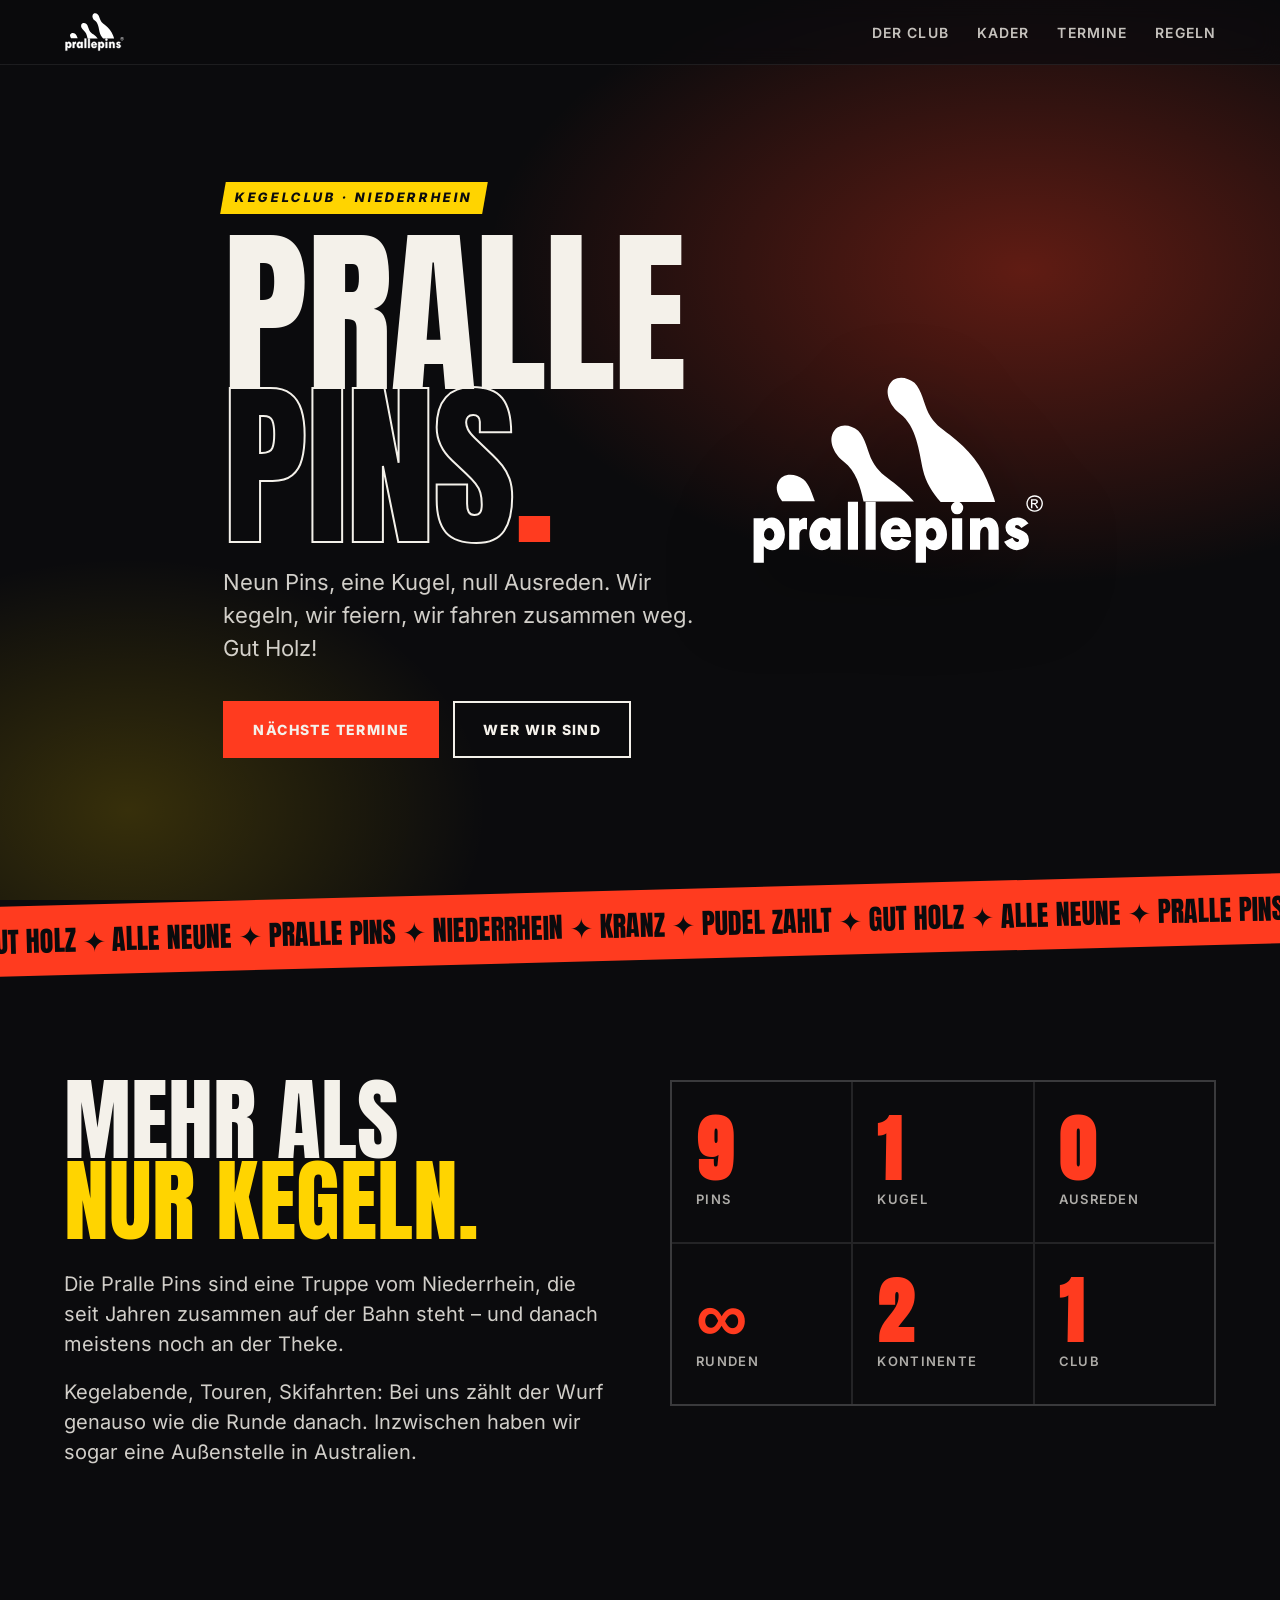
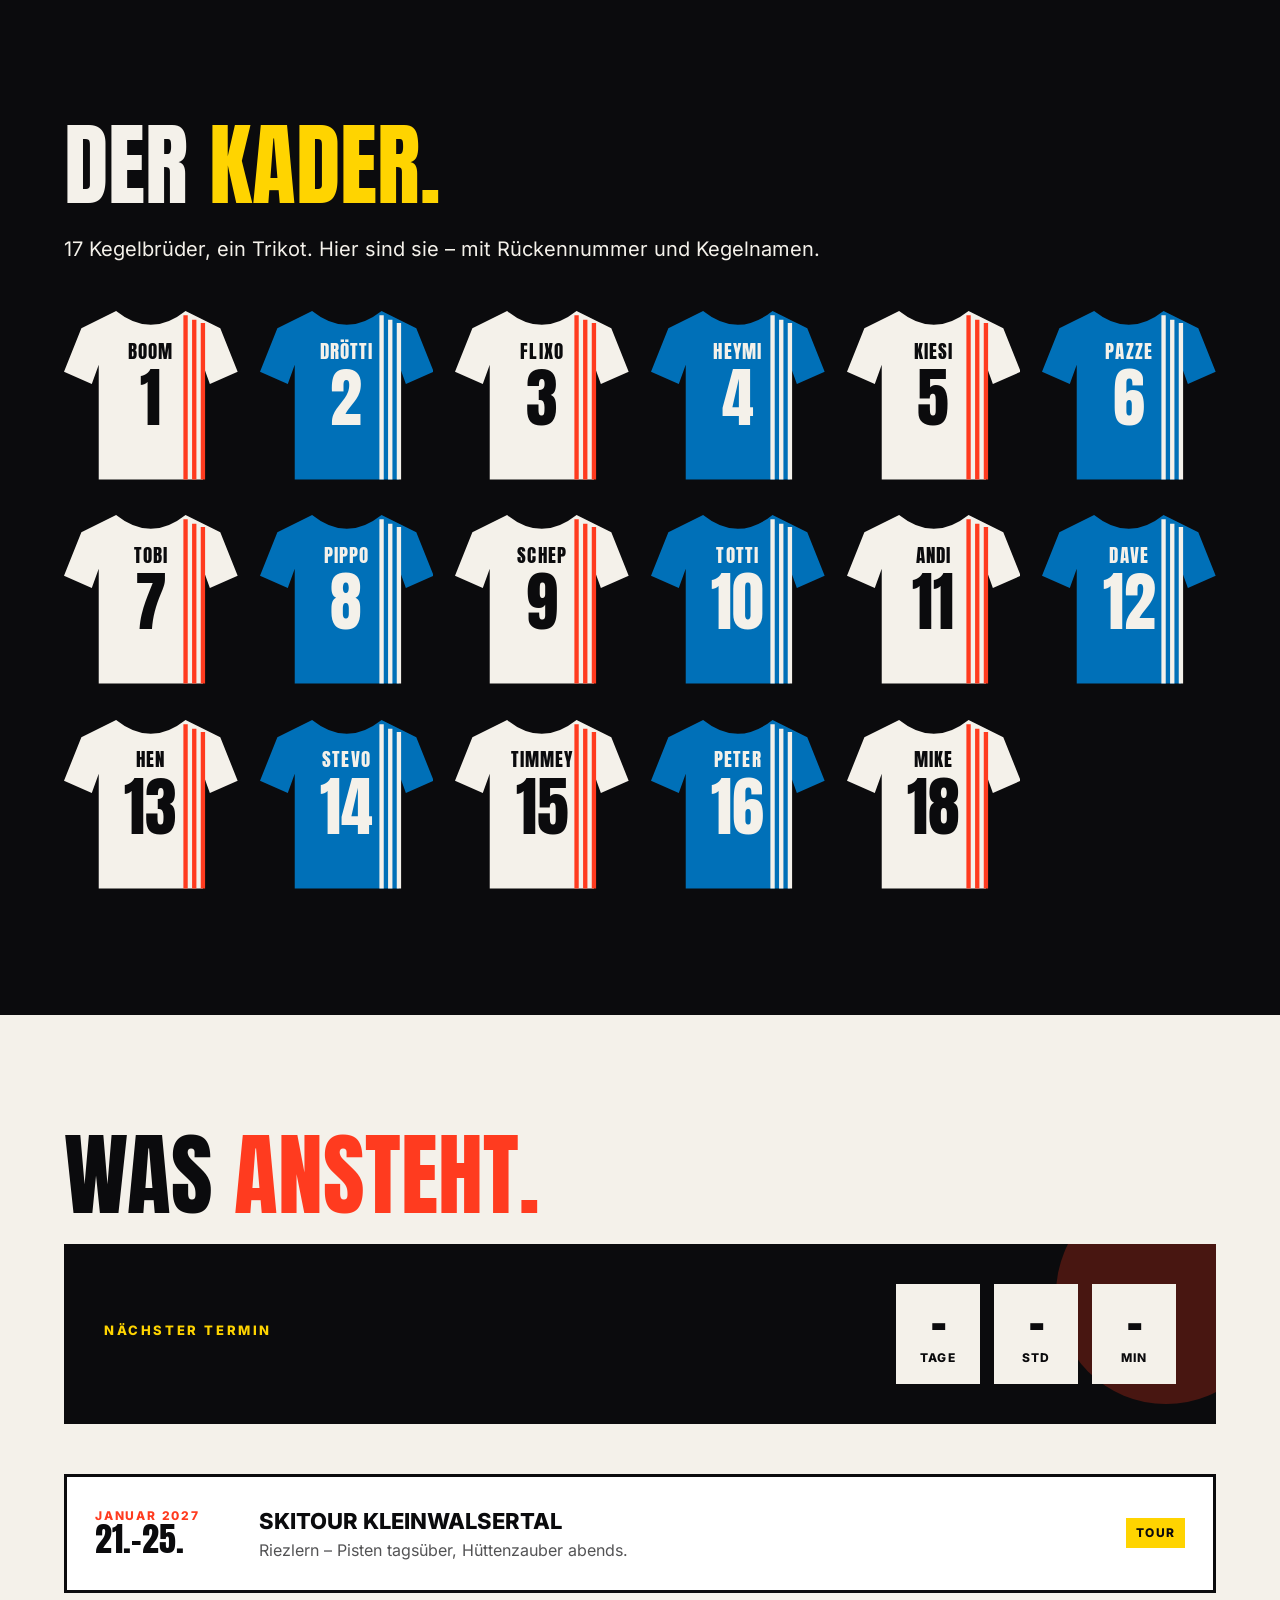
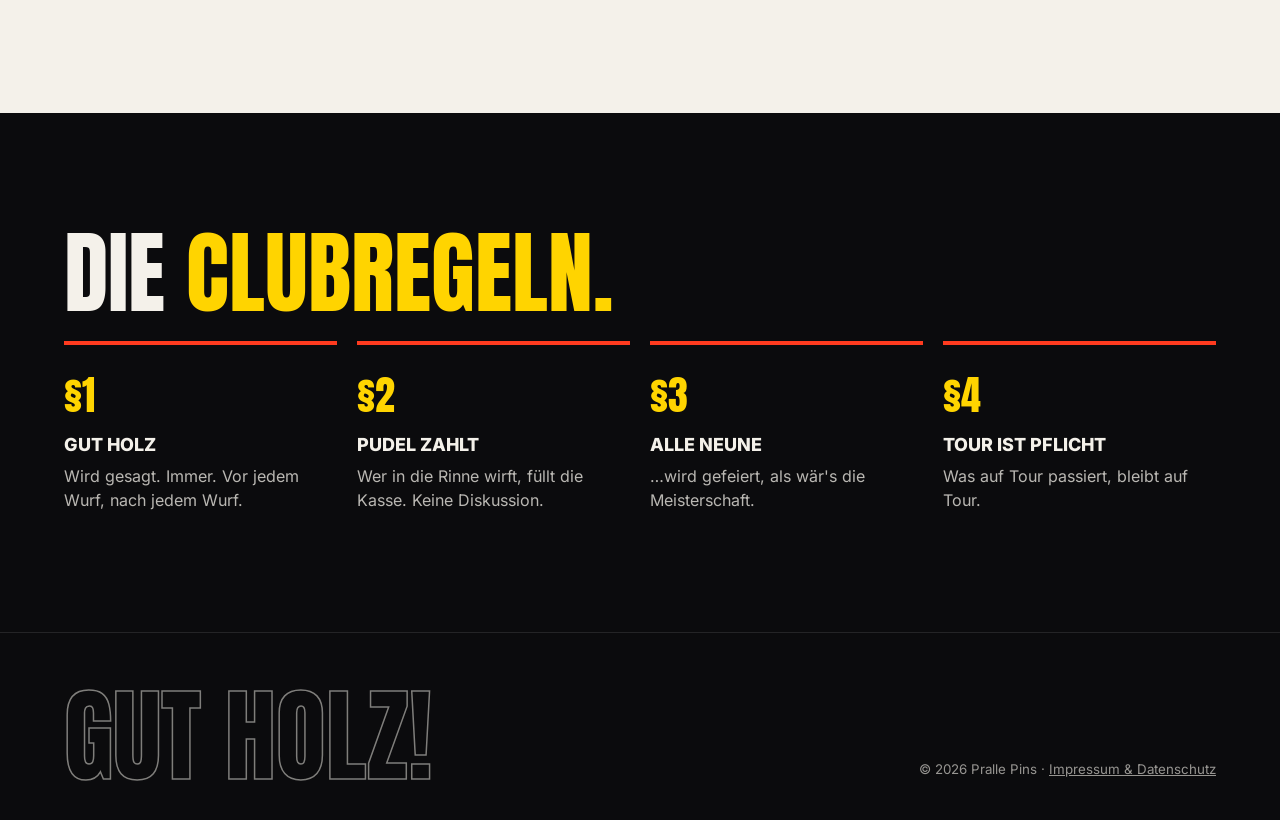
==== commit 5eb16d89: "Termine und Kader aus Baserow" ====
--- a/index.html
+++ b/index.html
@@ -105,6 +105,21 @@
   footer small a{opacity:1}
 
 
+
+  /* NEXT EVENT */
+  .next{display:grid;grid-template-columns:1fr auto;gap:30px;align-items:center;background:var(--ink);color:var(--paper);padding:40px;margin-bottom:50px;position:relative;overflow:hidden}
+  .next::after{content:"";position:absolute;right:-60px;top:-60px;width:220px;height:220px;border-radius:50%;background:var(--acc);opacity:.25}
+  .next small{font-weight:800;letter-spacing:.2em;text-transform:uppercase;color:var(--acc2);font-size:13px}
+  .next-date{font-family:Anton,sans-serif;font-size:clamp(44px,7vw,84px);line-height:1;margin:10px 0;text-transform:uppercase}
+  .next h3{font-size:24px;font-weight:800;text-transform:uppercase}
+  .next p{opacity:.75;margin-top:6px}
+  .countdown{display:flex;gap:14px;position:relative;z-index:1}
+  .countdown div{background:var(--paper);color:var(--ink);padding:16px 14px;min-width:84px;text-align:center}
+  .countdown b{display:block;font-family:Anton,sans-serif;font-size:44px;line-height:1}
+  .countdown span{font-size:12px;font-weight:800;text-transform:uppercase;letter-spacing:.1em}
+  @media(max-width:800px){.next{grid-template-columns:1fr}}
+  h3.sub{font-family:Anton,sans-serif;font-weight:400;font-size:36px;text-transform:uppercase;margin:0 0 18px}
+
   /* KADER */
   .squad{display:grid;grid-template-columns:repeat(auto-fill,minmax(150px,1fr));gap:22px;margin-top:40px}
   .jersey{position:relative;aspect-ratio:200/210;transition:.25s}
@@ -203,20 +218,24 @@
 <section id="termine" class="light">
   <div class="wrap">
     <h2 class="reveal">Was <em>ansteht.</em></h2>
-    <div class="events">
+    <div class="next reveal" id="next" hidden>
+      <div class="next-l">
+        <small>Nächster Termin</small>
+        <div class="next-date" id="next-date"></div>
+        <h3 id="next-title"></h3>
+        <p id="next-desc"></p>
+      </div>
+      <div class="countdown" id="countdown" aria-live="polite">
+        <div><b id="cd-d">–</b><span>Tage</span></div>
+        <div><b id="cd-h">–</b><span>Std</span></div>
+        <div><b id="cd-m">–</b><span>Min</span></div>
+      </div>
+    </div>
+    <h3 class="sub reveal" id="hl-title" hidden>Highlights</h3>
+    <div class="events" id="events">
       <div class="event reveal">
         <div class="date"><small>Januar 2027</small>21.–25.</div>
         <div><h3>Skitour Kleinwalsertal</h3><p>Riezlern – Pisten tagsüber, Hüttenzauber abends.</p></div>
-        <span class="tag">Tour</span>
-      </div>
-      <div class="event reveal">
-        <div class="date"><small>Regelmäßig</small>Kegeln</div>
-        <div><h3>Kegelabend</h3><p>Termine und Bahn stimmen wir in der Gruppe ab.</p></div>
-        <span class="tag">Bahn</span>
-      </div>
-      <div class="event reveal">
-        <div class="date"><small>2027</small>Tba</div>
-        <div><h3>Kegeltour</h3><p>Ziel wird noch ausgekegelt.</p></div>
         <span class="tag">Tour</span>
       </div>
     </div>
@@ -246,6 +265,45 @@
   document.getElementById('y').textContent=new Date().getFullYear();
   const io=new IntersectionObserver(es=>es.forEach(e=>{if(e.isIntersecting){e.target.classList.add('in');io.unobserve(e.target)}}),{threshold:.15});
   document.querySelectorAll('.reveal').forEach(el=>io.observe(el));
+
+  // Daten aus Baserow (per GitHub Action nach data/*.json exportiert)
+  const MON=['Januar','Februar','März','April','Mai','Juni','Juli','August','September','Oktober','November','Dezember'];
+  const esc=t=>String(t??'').replace(/[&<>"']/g,c=>({'&':'&amp;','<':'&lt;','>':'&gt;','"':'&quot;',"'":'&#39;'}[c]));
+  const dt=s=>{const [y,m,d]=s.split('-').map(Number);return new Date(y,m-1,d)};
+  const today=new Date();today.setHours(0,0,0,0);
+
+  fetch('data/kader.json',{cache:'no-cache'}).then(r=>r.ok?r.json():Promise.reject()).then(list=>{
+    if(!list.length)return;
+    const sq=document.querySelector('.squad');
+    sq.innerHTML=list.map(p=>`<div class="jersey reveal in"><svg viewBox="0 0 200 210" aria-hidden="true"><path d="M60 8 L20 28 L0 78 L32 92 L40 70 L40 202 L160 202 L160 70 L168 92 L200 78 L180 28 L140 8 Q100 40 60 8Z"/><path class="str" d="M150 18 L150 202 M160 22 L160 202 M140 13 L140 202" /></svg><span class="nr">${esc(p.nummer)}</span><span class="nm">${esc(p.name)}</span></div>`).join('');
+    const c=document.querySelector('#kader .big'); if(c)c.textContent=`${list.length} Kegelbrüder, ein Trikot. Hier sind sie – mit Rückennummer und Kegelnamen.`;
+  }).catch(()=>{});
+
+  fetch('data/termine.json',{cache:'no-cache'}).then(r=>r.ok?r.json():Promise.reject()).then(list=>{
+    const fut=list.filter(t=>t.von&&dt(t.bis||t.von)>=today).sort((a,b)=>a.von.localeCompare(b.von));
+    const next=fut[0];
+    if(next){
+      const d=dt(next.von);
+      document.getElementById('next').hidden=false;
+      document.getElementById('next-date').textContent=d.toLocaleDateString('de-DE',{weekday:'short',day:'2-digit',month:'2-digit',year:'numeric'});
+      document.getElementById('next-title').textContent=next.titel;
+      document.getElementById('next-desc').textContent=[next.ort,next.beschreibung].filter(Boolean).join(' – ');
+      const target=new Date(d); target.setHours(19,0,0,0);
+      const tick=()=>{let ms=Math.max(0,target-new Date());const D=Math.floor(ms/864e5),H=Math.floor(ms%864e5/36e5),M=Math.floor(ms%36e5/6e4);
+        document.getElementById('cd-d').textContent=D;document.getElementById('cd-h').textContent=H;document.getElementById('cd-m').textContent=M};
+      tick(); setInterval(tick,30000);
+    }
+    // Highlights: Sondertermine (keine regulären Kegelabende), max. 3, plus Termine ohne Datum
+    const hl=fut.filter(t=>t!==next&&t.art!=='Kegelabend').slice(0,3).concat(list.filter(t=>!t.von&&t.art!=='Kegelabend')).slice(0,4);
+    const ev=document.getElementById('events');
+    if(hl.length){
+      document.getElementById('hl-title').hidden=false;
+      ev.innerHTML=hl.map(t=>{let top='Termin folgt',big='Tba';
+        if(t.von){const a=dt(t.von),b=t.bis?dt(t.bis):null;top=MON[a.getMonth()]+' '+a.getFullYear();
+          big=b&&b>a?`${a.getDate()}.–${b.getDate()}.`:`${a.getDate()}.`}
+        return `<div class="event reveal in"><div class="date"><small>${esc(top)}</small>${esc(big)}</div><div><h3>${esc(t.titel)}</h3><p>${esc([t.ort,t.beschreibung].filter(Boolean).join(' – '))}</p></div><span class="tag">${esc(t.art||'Termin')}</span></div>`}).join('');
+    } else ev.innerHTML='';
+  }).catch(()=>{});
 </script>
 </body>
 </html>
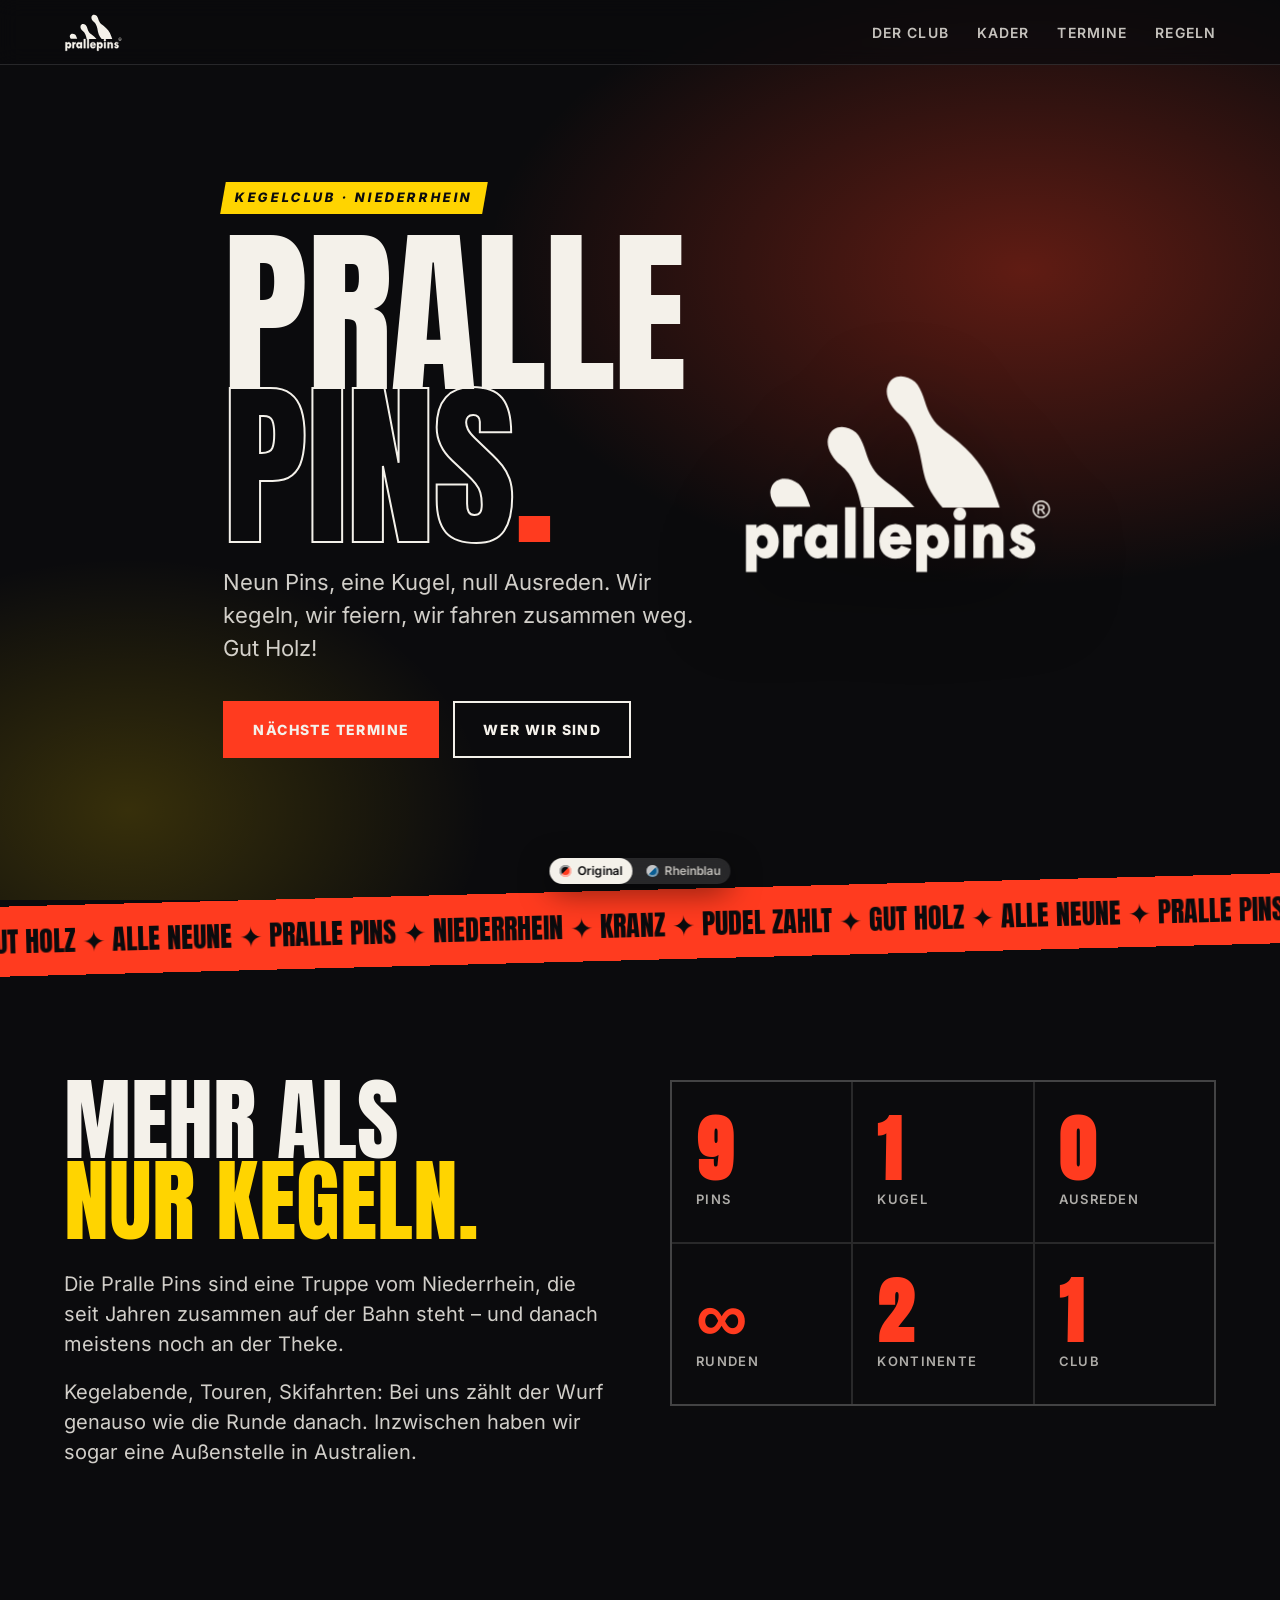
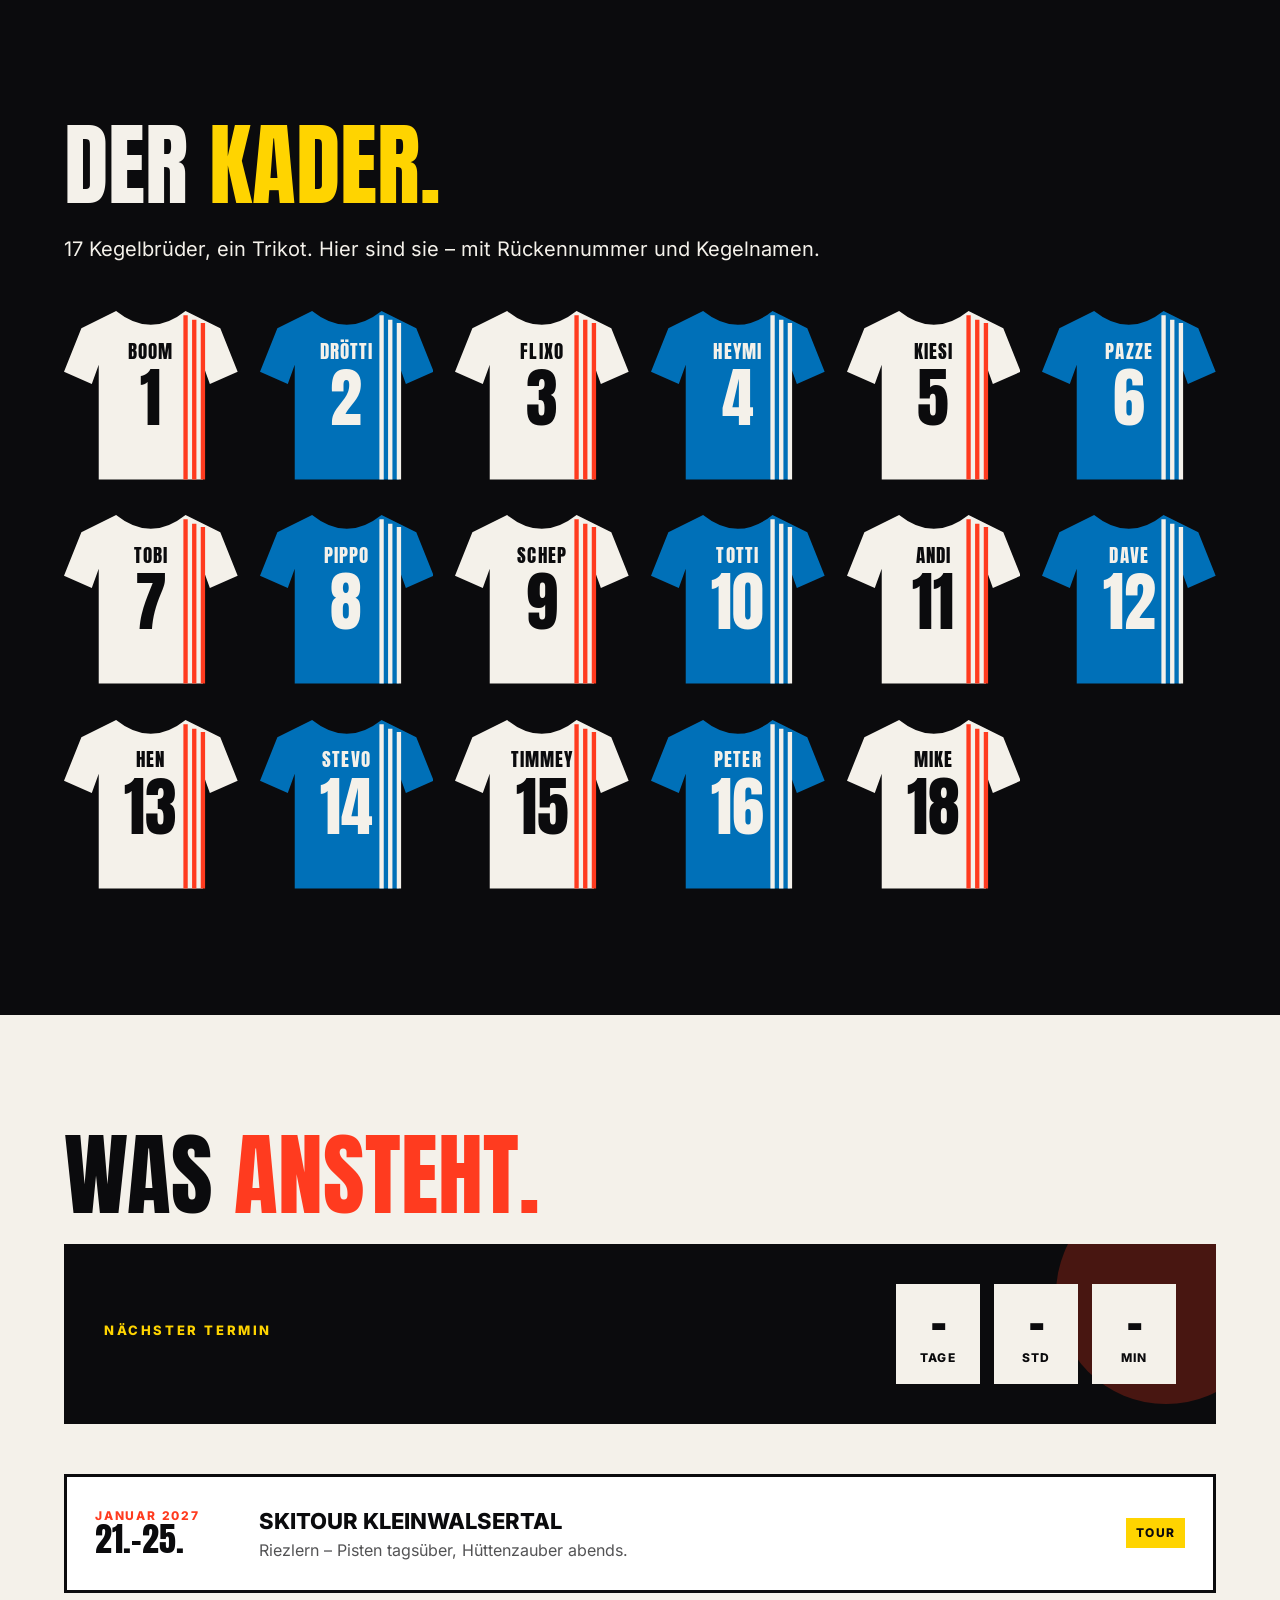
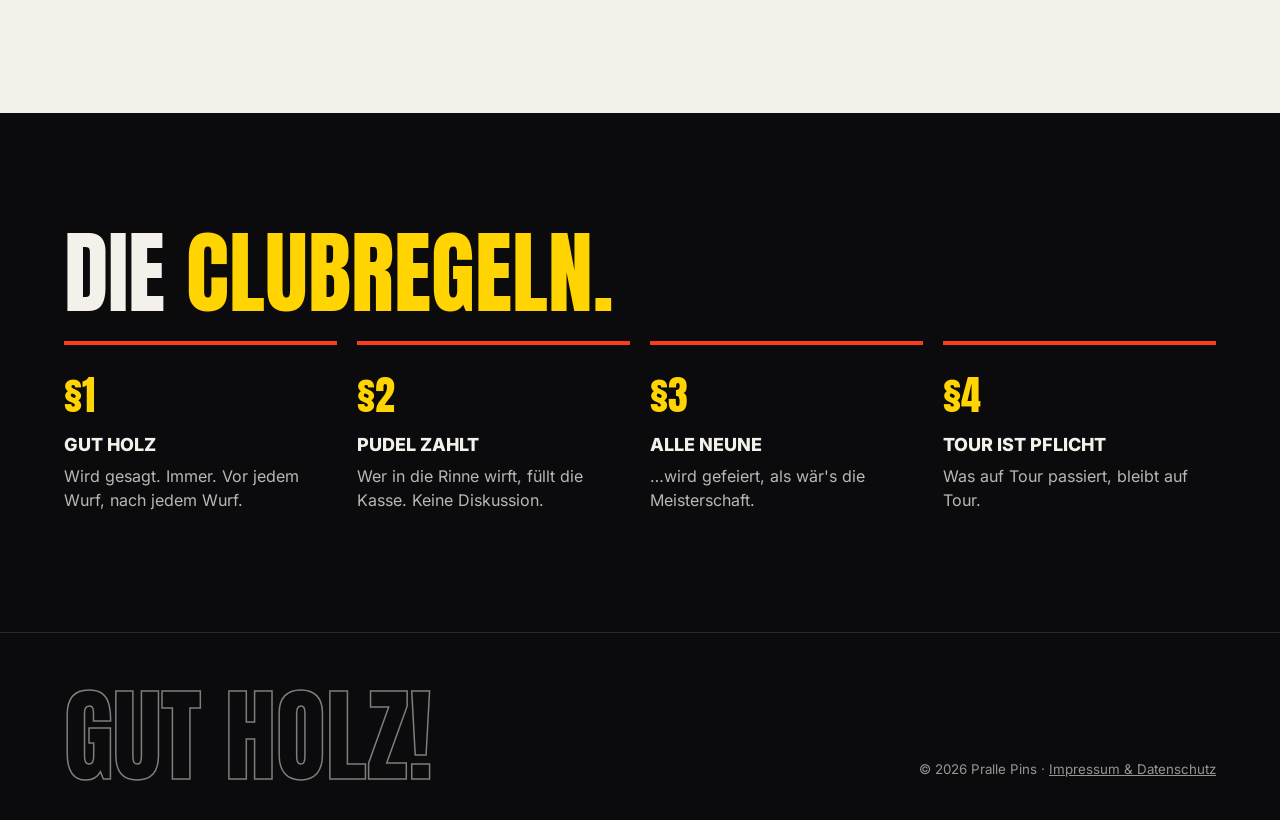
==== commit bea22376: "Designs Original + Rheinblau umschaltbar, animiertes Logo" ====
--- a/index.html
+++ b/index.html
@@ -6,143 +6,30 @@
 <title>Pralle Pins – Kegelclub vom Niederrhein</title>
 <meta name="description" content="Pralle Pins – der Kegelclub vom Niederrhein. Gut Holz!">
 <link rel="icon" href="favicon.svg" type="image/svg+xml">
-<style>
-  @font-face{font-family:Anton;src:url(anton-latin-400-normal.woff2) format("woff2");font-weight:400;font-display:swap}
-  @font-face{font-family:Inter;src:url(inter-latin-400-normal.woff2) format("woff2");font-weight:400;font-display:swap}
-  @font-face{font-family:Inter;src:url(inter-latin-600-normal.woff2) format("woff2");font-weight:600;font-display:swap}
-  @font-face{font-family:Inter;src:url(inter-latin-800-normal.woff2) format("woff2");font-weight:800;font-display:swap}
-  :root{
-    --ink:#0b0b0d; --paper:#f4f1ea; --acc:#ff3b1f; --acc2:#ffd400; --mute:#8a8a90;
-  }
-  *{box-sizing:border-box;margin:0;padding:0}
-  html{scroll-behavior:smooth}
-  body{font-family:Inter,system-ui,sans-serif;background:var(--ink);color:var(--paper);line-height:1.5;overflow-x:hidden}
-  a{color:inherit}
-  .wrap{max-width:1200px;margin:0 auto;padding:0 24px}
-
-  /* NAV */
-  nav{position:fixed;inset:0 0 auto 0;z-index:10;backdrop-filter:blur(10px);background:rgba(11,11,13,.7);border-bottom:1px solid rgba(255,255,255,.08)}
-  nav .wrap{display:flex;align-items:center;justify-content:space-between;height:64px}
-  .brand{display:flex;align-items:center;gap:10px;text-decoration:none;font-family:Anton,sans-serif;font-size:22px;letter-spacing:.04em;text-transform:uppercase}
-  .brand img{height:40px;width:auto;display:block}
-  nav ul{display:flex;gap:28px;list-style:none}
-  nav ul a{text-decoration:none;font-weight:600;font-size:14px;text-transform:uppercase;letter-spacing:.08em;opacity:.8}
-  nav ul a:hover{opacity:1;color:var(--acc2)}
-  @media(max-width:700px){nav ul{display:none}}
-
-  /* HERO */
-  .hero{min-height:100vh;display:grid;align-items:center;position:relative;padding:120px 0 80px;overflow:hidden}
-  .hero::before{content:"";position:absolute;inset:0;background:
-     radial-gradient(60% 50% at 80% 30%,rgba(255,59,31,.35),transparent 70%),
-     radial-gradient(40% 40% at 10% 90%,rgba(255,212,0,.18),transparent 70%)}
-  .hero .wrap{position:relative;display:grid;grid-template-columns:1.2fr .8fr;gap:40px;align-items:center}
-  @media(max-width:900px){.hero .wrap{grid-template-columns:1fr}}
-  .kicker{display:inline-block;font-weight:800;font-size:13px;letter-spacing:.2em;text-transform:uppercase;color:var(--ink);background:var(--acc2);padding:6px 12px;transform:skew(-10deg)}
-  h1{font-family:Anton,sans-serif;font-weight:400;text-transform:uppercase;font-size:clamp(72px,14vw,190px);line-height:.85;margin:24px 0;letter-spacing:-.01em}
-  h1 .out{color:transparent;-webkit-text-stroke:2px var(--paper)}
-  h1 .hot{color:var(--acc)}
-  .lead{font-size:clamp(18px,2vw,22px);max-width:34ch;opacity:.85}
-  .cta{display:flex;gap:14px;margin-top:36px;flex-wrap:wrap}
-  .btn{display:inline-block;text-decoration:none;font-weight:800;text-transform:uppercase;letter-spacing:.1em;font-size:14px;padding:16px 28px;border:2px solid var(--paper);transition:.2s}
-  .btn.primary{background:var(--acc);border-color:var(--acc)}
-  .btn:hover{transform:translateY(-2px);box-shadow:6px 6px 0 var(--acc2)}
-
-  /* Pins graphic */
-  .pins{display:flex;justify-content:center}
-  .biglogo{width:min(480px,95%);filter:drop-shadow(0 30px 40px rgba(0,0,0,.5));animation:float 5s ease-in-out infinite}
-  @keyframes float{0%,100%{transform:translateY(0) rotate(-2deg)}50%{transform:translateY(-14px) rotate(1deg)}}
-  .pin{transform-origin:50% 100%;animation:wobble 3s ease-in-out infinite}
-  .pin:nth-child(2){animation-delay:.3s}.pin:nth-child(3){animation-delay:.6s}
-  .pin:nth-child(4){animation-delay:.15s}.pin:nth-child(5){animation-delay:.45s}
-  @keyframes wobble{0%,100%{transform:rotate(0)}50%{transform:rotate(2.5deg)}}
-  .ball{animation:roll 4s cubic-bezier(.5,0,.3,1) infinite}
-  @keyframes roll{0%{transform:translateX(-260px) rotate(-360deg);opacity:0}15%{opacity:1}60%,100%{transform:translateX(0) rotate(0);opacity:1}}
-
-  /* TICKER */
-  .ticker{background:var(--acc);color:var(--ink);overflow:hidden;white-space:nowrap;padding:14px 0;transform:rotate(-1.5deg);margin:-10px -20px 0}
-  .ticker span{display:inline-block;font-family:Anton,sans-serif;font-size:28px;text-transform:uppercase;animation:tick 25s linear infinite;padding-right:40px}
-  @keyframes tick{to{transform:translateX(-50%)}}
-
-  /* SECTIONS */
-  section{padding:120px 0}
-  h2{font-family:Anton,sans-serif;font-weight:400;text-transform:uppercase;font-size:clamp(48px,7vw,96px);line-height:.9;margin-bottom:28px}
-  h2 em{font-style:normal;color:var(--acc2)}
-  .grid2{display:grid;grid-template-columns:1fr 1fr;gap:60px;align-items:start}
-  @media(max-width:900px){.grid2{grid-template-columns:1fr}}
-  p.big{font-size:20px;opacity:.85;margin-bottom:18px}
-
-  .stats{display:grid;grid-template-columns:repeat(3,1fr);gap:2px;background:rgba(255,255,255,.1);border:2px solid rgba(255,255,255,.1)}
-  .stat{background:var(--ink);padding:32px 24px}
-  .stat b{display:block;font-family:Anton,sans-serif;font-size:72px;line-height:1;color:var(--acc)}
-  .stat span{text-transform:uppercase;font-weight:600;letter-spacing:.1em;font-size:13px;opacity:.7}
-  @media(max-width:600px){.stats{grid-template-columns:1fr}}
-
-  /* LIGHT SECTION */
-  .light{background:var(--paper);color:var(--ink)}
-  .light h2 em{color:var(--acc)}
-  .events{display:grid;gap:16px}
-  .event{display:grid;grid-template-columns:140px 1fr auto;gap:24px;align-items:center;padding:28px;border:3px solid var(--ink);background:#fff;transition:.2s}
-  .event:hover{transform:translate(-4px,-4px);box-shadow:8px 8px 0 var(--ink)}
-  .event .date{font-family:Anton,sans-serif;font-size:34px;line-height:1;text-transform:uppercase}
-  .event .date small{display:block;font-family:Inter;font-weight:800;font-size:12px;letter-spacing:.15em;color:var(--acc)}
-  .event h3{font-size:22px;font-weight:800;text-transform:uppercase}
-  .event p{opacity:.7}
-  .tag{font-weight:800;font-size:12px;text-transform:uppercase;letter-spacing:.1em;background:var(--acc2);padding:6px 10px}
-  @media(max-width:700px){.event{grid-template-columns:1fr}}
-
-  /* RULES */
-  .rules{display:grid;grid-template-columns:repeat(auto-fit,minmax(240px,1fr));gap:20px;counter-reset:r}
-  .rule{border-top:4px solid var(--acc);padding-top:20px}
-  .rule::before{counter-increment:r;content:"§" counter(r);font-family:Anton,sans-serif;font-size:40px;color:var(--acc2);display:block}
-  .rule h3{text-transform:uppercase;font-size:18px;margin:6px 0}
-  .rule p{opacity:.75}
-
-  /* FOOTER */
-  footer{border-top:1px solid rgba(255,255,255,.1);padding:60px 0 40px}
-  footer .wrap{display:flex;justify-content:space-between;align-items:end;gap:20px;flex-wrap:wrap}
-  footer .gh{font-family:Anton,sans-serif;font-size:clamp(40px,8vw,110px);text-transform:uppercase;line-height:.85;color:transparent;-webkit-text-stroke:1.5px rgba(244,241,234,.5)}
-  footer small{opacity:.6}
-  footer small a{opacity:1}
-
-
-
-  /* NEXT EVENT */
-  .next{display:grid;grid-template-columns:1fr auto;gap:30px;align-items:center;background:var(--ink);color:var(--paper);padding:40px;margin-bottom:50px;position:relative;overflow:hidden}
-  .next::after{content:"";position:absolute;right:-60px;top:-60px;width:220px;height:220px;border-radius:50%;background:var(--acc);opacity:.25}
-  .next small{font-weight:800;letter-spacing:.2em;text-transform:uppercase;color:var(--acc2);font-size:13px}
-  .next-date{font-family:Anton,sans-serif;font-size:clamp(44px,7vw,84px);line-height:1;margin:10px 0;text-transform:uppercase}
-  .next h3{font-size:24px;font-weight:800;text-transform:uppercase}
-  .next p{opacity:.75;margin-top:6px}
-  .countdown{display:flex;gap:14px;position:relative;z-index:1}
-  .countdown div{background:var(--paper);color:var(--ink);padding:16px 14px;min-width:84px;text-align:center}
-  .countdown b{display:block;font-family:Anton,sans-serif;font-size:44px;line-height:1}
-  .countdown span{font-size:12px;font-weight:800;text-transform:uppercase;letter-spacing:.1em}
-  @media(max-width:800px){.next{grid-template-columns:1fr}}
-  h3.sub{font-family:Anton,sans-serif;font-weight:400;font-size:36px;text-transform:uppercase;margin:0 0 18px}
-
-  /* KADER */
-  .squad{display:grid;grid-template-columns:repeat(auto-fill,minmax(150px,1fr));gap:22px;margin-top:40px}
-  .jersey{position:relative;aspect-ratio:200/210;transition:.25s}
-  .jersey svg{width:100%;height:100%;display:block}
-  .jersey svg path:first-child{fill:#f4f1ea}
-  .jersey .str{stroke:var(--acc);stroke-width:5;fill:none}
-  .jersey:nth-child(even) svg path:first-child{fill:#0070b8}
-  .jersey:nth-child(even) .str{stroke:#f4f1ea}
-  .jersey:nth-child(even) .nr,.jersey:nth-child(even) .nm{color:#f4f1ea}
-  .jersey .nr{position:absolute;left:0;right:0;top:34%;text-align:center;font-family:Anton,sans-serif;font-size:clamp(40px,5vw,64px);line-height:1;color:var(--ink)}
-  .jersey .nm{position:absolute;left:0;right:0;top:18%;text-align:center;font-family:Anton,sans-serif;font-size:clamp(14px,1.6vw,19px);letter-spacing:.06em;text-transform:uppercase;color:var(--ink)}
-  .jersey:hover{transform:translateY(-6px) rotate(-2deg)}
-
-  .reveal{opacity:0;transform:translateY(30px);transition:.8s cubic-bezier(.2,.7,.2,1)}
-  .reveal.in{opacity:1;transform:none}
-  @media (prefers-reduced-motion:reduce){*{animation:none!important;transition:none!important}.reveal{opacity:1;transform:none}}
-</style>
+<script>/* Design vor dem ersten Zeichnen setzen (kein Flackern) */
+try{var t=new URLSearchParams(location.search).get('theme')||localStorage.getItem('pp-theme');if(t==='original'||t==='rheinblau')document.documentElement.dataset.theme=t}catch(e){}</script>
+<link rel="stylesheet" href="theme-original.css">
+<link rel="stylesheet" href="theme-rheinblau.css">
+<link rel="stylesheet" href="site.css">
+<link rel="stylesheet" href="logo.css">
+<script src="theme-switcher.js" defer></script>
 </head>
 <body>
 
+<theme-switcher class="theme-bar" themes="original:Original,rheinblau:Rheinblau"></theme-switcher>
 <nav>
   <div class="wrap">
-    <a href="#" class="brand"><img src="logo.svg" alt="Pralle Pins"></a>
+    <a href="#" class="brand"><svg class="pp-logo" data-anim="wobble" viewBox="109.7 128 188 128" role="img" aria-label="Pralle Pins" xmlns="http://www.w3.org/2000/svg">
+  <defs><clipPath id="pp-above-nav"><rect x="90" y="100" width="230" height="114.4"/></clipPath></defs>
+  <circle class="pp-ball" cx="96" cy="205" r="8.5"/>
+  <g class="pp-pins" clip-path="url(#pp-above-nav)">
+    <path class="pin pin-l" d="M 144.949219 200.183594 C 139.765625 196.1875 131.496094 195.585938 128.785156 202.34375 C 127.316406 206.011719 128.90625 210.320312 131.570312 213.75 C 138.175781 213.75 145.3125 213.75 151.941406 213.75 C 150.0625 208.980469 148.511719 203.292969 144.949219 200.183594 "/>
+    <path class="pin pin-m" d="M 201.113281 202.300781 C 195.265625 197.75 191.175781 195.390625 187.636719 188.535156 C 184.769531 182.972656 183.503906 174.039062 178.949219 169.703125 C 173.765625 165.347656 165.496094 164.691406 162.785156 172.058594 C 160.625 177.9375 165.066406 185.320312 169.824219 188.964844 C 177.449219 194.800781 180.277344 204.582031 182.226562 214 C 192.683594 214 203.144531 214 213.605469 214 C 209.925781 209.757812 205.734375 205.894531 201.113281 202.300781 "/>
+    <path class="pin pin-r" d="M 260.980469 205.242188 C 256.234375 191.484375 247.429688 181.101562 236.113281 172.300781 C 230.265625 167.75 226.175781 165.390625 222.636719 158.535156 C 219.769531 152.972656 218.503906 144.039062 213.949219 139.703125 C 208.765625 135.347656 200.496094 134.691406 197.789062 142.058594 C 195.625 147.9375 200.066406 155.320312 204.824219 158.964844 C 215.347656 167.019531 216.738281 182.585938 219.285156 194.34375 C 220.878906 201.703125 225.148438 208.316406 230.257812 214.25 C 241.839844 214.25 252.554688 214.25 264.152344 214.25 C 263.40625 211.191406 262 208.195312 260.980469 205.242188 "/>
+  </g>
+  <g class="pp-word"><g transform="matrix(0.1, 0, 0, -0.1, 0, 400)"><path d="M 1142.96875 1750.9375 L 1142.96875 1481.40625 L 1196.796875 1481.40625 L 1196.796875 1594.101562 L 1197.617188 1594.101562 C 1206.523438 1582.539062 1215 1573.632812 1223.085938 1568.28125 C 1231.523438 1562.929688 1241.71875 1560.273438 1254.023438 1560.273438 C 1273.945312 1560.273438 1291.289062 1569.609375 1306.132812 1587.890625 C 1320.546875 1606.132812 1327.773438 1627.96875 1327.773438 1653.828125 C 1327.773438 1681.875 1320.117188 1705.507812 1305.273438 1725.117188 C 1290.46875 1744.726562 1272.226562 1754.492188 1251.054688 1754.492188 C 1239.179688 1754.492188 1229.414062 1751.835938 1220.9375 1746.953125 C 1212.460938 1742.03125 1204.414062 1734.453125 1196.796875 1723.789062 L 1195.9375 1723.789062 L 1195.9375 1750.9375 Z M 1262.03125 1622.617188 C 1255.273438 1614.609375 1246.796875 1610.585938 1236.210938 1610.585938 C 1225.585938 1610.585938 1216.289062 1615.039062 1209.101562 1623.515625 C 1201.445312 1631.992188 1197.617188 1642.226562 1197.617188 1654.257812 C 1197.617188 1666.757812 1201.015625 1677.421875 1208.242188 1685.898438 C 1215.429688 1694.375 1224.335938 1698.828125 1234.492188 1698.828125 C 1244.6875 1698.828125 1253.59375 1694.375 1261.210938 1685.46875 C 1268.398438 1676.992188 1272.226562 1666.289062 1272.226562 1654.257812 C 1272.226562 1641.367188 1268.828125 1631.09375 1262.03125 1622.617188 Z M 1364.335938 1750.9375 L 1364.335938 1563.828125 L 1418.125 1563.828125 L 1418.125 1647.148438 C 1418.125 1661.835938 1421.09375 1672.96875 1427.03125 1680.976562 C 1432.96875 1689.023438 1441.445312 1693.007812 1452.460938 1693.007812 C 1456.71875 1693.007812 1461.367188 1692.578125 1465.625 1691.71875 L 1465.625 1752.734375 C 1462.65625 1753.164062 1459.257812 1753.632812 1455.859375 1753.632812 C 1449.921875 1753.632812 1443.554688 1750.9375 1436.367188 1745.585938 C 1429.570312 1739.804688 1423.203125 1732.695312 1418.125 1723.320312 L 1417.304688 1723.320312 L 1417.304688 1750.9375 Z M 1674.414062 1563.828125 L 1674.414062 1750.9375 L 1621.445312 1750.9375 L 1621.445312 1725.117188 C 1612.539062 1735.351562 1603.632812 1742.929688 1595.585938 1747.382812 C 1587.539062 1752.304688 1578.203125 1754.492188 1568.046875 1754.492188 C 1546.835938 1754.492188 1528.632812 1745.15625 1512.929688 1725.976562 C 1497.265625 1706.835938 1489.648438 1684.101562 1489.648438 1657.382812 C 1489.648438 1630.195312 1496.835938 1607.460938 1511.679688 1588.320312 C 1526.09375 1569.609375 1543.867188 1560.273438 1564.648438 1560.273438 C 1576.953125 1560.273438 1587.109375 1562.929688 1595.585938 1568.710938 C 1604.0625 1574.0625 1612.539062 1583.4375 1620.585938 1595.898438 L 1621.445312 1595.898438 L 1621.445312 1563.828125 Z M 1609.140625 1685.898438 C 1616.367188 1677.421875 1620.15625 1667.617188 1620.15625 1656.054688 C 1620.15625 1643.554688 1616.367188 1632.890625 1609.140625 1624.414062 C 1601.523438 1615.507812 1592.617188 1611.054688 1582.460938 1611.054688 C 1571.445312 1611.054688 1562.539062 1615.039062 1556.171875 1622.617188 C 1549.375 1630.195312 1546.015625 1640 1546.015625 1652.460938 C 1546.015625 1665.859375 1549.375 1676.992188 1556.601562 1685.898438 C 1563.398438 1694.375 1572.265625 1698.828125 1582.890625 1698.828125 C 1593.046875 1698.828125 1601.523438 1694.375 1609.140625 1685.898438 Z M 1730.039062 1563.828125 L 1783.046875 1563.828125 L 1783.046875 1854.335938 L 1730.039062 1854.335938 Z M 1840.15625 1563.828125 L 1893.125 1563.828125 L 1893.125 1854.335938 L 1840.15625 1854.335938 Z M 2113.554688 1652.929688 C 2113.554688 1681.875 2105.078125 1705.9375 2087.695312 1725.546875 C 2070.742188 1744.726562 2049.140625 1754.492188 2023.710938 1754.492188 C 1998.28125 1754.492188 1976.679688 1745.15625 1959.296875 1726.875 C 1941.914062 1708.632812 1933.007812 1685.898438 1933.007812 1658.710938 C 1933.007812 1628.4375 1941.484375 1604.375 1958.007812 1586.523438 C 1974.53125 1568.710938 1996.601562 1559.804688 2024.570312 1559.804688 C 2062.695312 1559.804688 2090.664062 1576.289062 2108.90625 1609.726562 L 2060.15625 1626.640625 C 2050.859375 1611.054688 2038.125 1603.476562 2022.03125 1603.476562 C 2012.695312 1603.476562 2005.078125 1607.03125 1998.28125 1614.609375 C 1991.054688 1622.1875 1987.695312 1631.992188 1986.835938 1644.023438 L 2113.554688 1644.023438 Z M 1999.140625 1707.304688 C 2005.9375 1713.515625 2014.375 1716.640625 2024.570312 1716.640625 C 2042.382812 1716.640625 2053.828125 1705.039062 2058.90625 1681.445312 L 1986.835938 1681.445312 C 1988.125 1692.578125 1992.34375 1701.484375 1999.140625 1707.304688 Z M 2152.226562 1750.9375 L 2152.226562 1481.40625 L 2206.054688 1481.40625 L 2206.054688 1594.101562 L 2206.914062 1594.101562 C 2215.820312 1582.539062 2224.296875 1573.632812 2232.34375 1568.28125 C 2240.820312 1562.929688 2250.976562 1560.273438 2263.28125 1560.273438 C 2283.203125 1560.273438 2300.585938 1569.609375 2315.390625 1587.890625 C 2329.84375 1606.132812 2337.03125 1627.96875 2337.03125 1653.828125 C 2337.03125 1681.875 2329.414062 1705.507812 2314.570312 1725.117188 C 2299.726562 1744.726562 2281.484375 1754.492188 2260.3125 1754.492188 C 2248.476562 1754.492188 2238.710938 1751.835938 2230.234375 1746.953125 C 2221.757812 1742.03125 2213.671875 1734.453125 2206.054688 1723.789062 L 2205.234375 1723.789062 L 2205.234375 1750.9375 Z M 2271.328125 1622.617188 C 2264.53125 1614.609375 2256.09375 1610.585938 2245.507812 1610.585938 C 2234.882812 1610.585938 2225.585938 1615.039062 2218.359375 1623.515625 C 2210.703125 1631.992188 2206.914062 1642.226562 2206.914062 1654.257812 C 2206.914062 1666.757812 2210.3125 1677.421875 2217.5 1685.898438 C 2224.726562 1694.375 2233.59375 1698.828125 2243.789062 1698.828125 C 2253.945312 1698.828125 2262.851562 1694.375 2270.507812 1685.46875 C 2277.695312 1676.992188 2281.484375 1666.289062 2281.484375 1654.257812 C 2281.484375 1641.367188 2278.125 1631.09375 2271.328125 1622.617188 Z M 2381.640625 1795.507812 C 2388.007812 1788.828125 2396.054688 1785.273438 2404.960938 1785.273438 C 2413.867188 1785.273438 2421.914062 1788.828125 2428.28125 1795.507812 C 2434.648438 1802.1875 2438.007812 1810.664062 2438.007812 1820 C 2438.007812 1829.375 2434.648438 1837.851562 2428.28125 1844.492188 C 2421.914062 1851.210938 2413.867188 1854.765625 2404.960938 1854.765625 C 2396.054688 1854.765625 2388.007812 1851.210938 2381.640625 1844.492188 C 2375.273438 1837.851562 2371.875 1829.375 2371.875 1820 C 2371.875 1810.664062 2375.273438 1802.1875 2381.640625 1795.507812 Z M 2378.671875 1563.828125 L 2431.640625 1563.828125 L 2431.640625 1750.9375 L 2378.671875 1750.9375 Z M 2490.3125 1750.9375 L 2490.3125 1563.828125 L 2543.320312 1563.828125 L 2543.320312 1656.484375 C 2543.320312 1671.210938 2546.289062 1683.242188 2552.617188 1692.578125 C 2558.984375 1701.953125 2566.601562 1706.835938 2576.367188 1706.835938 C 2584.414062 1706.835938 2591.210938 1703.28125 2596.71875 1695.703125 C 2602.226562 1688.125 2605.195312 1679.21875 2605.195312 1668.515625 L 2605.195312 1563.828125 L 2659.023438 1563.828125 L 2659.023438 1677.421875 C 2659.023438 1700.15625 2653.515625 1718.867188 2642.5 1733.554688 C 2631.054688 1748.28125 2617.03125 1755.390625 2600.117188 1755.390625 C 2580.195312 1755.390625 2561.523438 1746.484375 2543.320312 1728.671875 L 2543.320312 1750.9375 Z M 2780.351562 1754.492188 C 2760 1754.492188 2743.046875 1749.140625 2730.3125 1738.90625 C 2717.617188 1728.242188 2711.25 1714.882812 2711.25 1698.359375 C 2711.25 1670.742188 2729.0625 1651.132812 2764.648438 1638.671875 C 2773.984375 1635.546875 2778.671875 1633.789062 2779.492188 1632.890625 C 2781.601562 1632.890625 2785 1631.523438 2789.257812 1628.4375 C 2793.476562 1625.742188 2795.625 1622.1875 2795.625 1616.835938 C 2795.625 1612.851562 2793.90625 1609.257812 2790.078125 1606.132812 C 2786.289062 1603.007812 2782.03125 1601.25 2777.382812 1601.25 C 2766.796875 1601.25 2757.03125 1610.15625 2747.265625 1627.539062 L 2704.453125 1607.03125 C 2713.398438 1591.445312 2724.804688 1579.414062 2737.539062 1571.835938 C 2750.664062 1564.257812 2763.828125 1560.273438 2776.953125 1560.273438 C 2796.445312 1560.273438 2812.96875 1566.054688 2826.5625 1577.617188 C 2840.546875 1589.21875 2847.304688 1603.007812 2847.304688 1619.0625 C 2847.304688 1635.117188 2842.65625 1647.578125 2833.75 1656.484375 C 2824.414062 1665.390625 2811.71875 1672.96875 2796.015625 1678.789062 C 2779.921875 1684.570312 2770.15625 1688.554688 2766.367188 1691.71875 C 2762.539062 1694.375 2760.859375 1698.359375 2760.859375 1704.609375 C 2760.859375 1708.164062 2762.539062 1711.289062 2765.507812 1713.984375 C 2768.90625 1716.640625 2772.734375 1717.96875 2776.953125 1717.96875 C 2786.289062 1717.96875 2795.625 1712.617188 2806.210938 1701.484375 L 2842.226562 1724.648438 C 2823.59375 1744.726562 2803.242188 1754.492188 2780.351562 1754.492188 Z M 2780.351562 1754.492188 " stroke="currentColor" stroke-width="10"/></g></g>
+  <g class="pp-reg"><path d="M 285.019531 213.089844 C 285.40625 212.40625 285.941406 211.867188 286.628906 211.480469 C 287.3125 211.125 288.027344 210.914062 288.742188 210.914062 C 288.742188 210.914062 288.742188 210.914062 288.773438 210.914062 C 289.488281 210.914062 290.203125 211.125 290.890625 211.480469 C 291.574219 211.867188 292.113281 212.40625 292.5 213.089844 C 292.886719 213.777344 293.066406 214.488281 293.066406 215.265625 C 293.066406 216.011719 292.886719 216.726562 292.5 217.410156 C 292.140625 218.066406 291.605469 218.605469 290.921875 218.992188 C 290.234375 219.378906 289.519531 219.558594 288.773438 219.558594 C 288.742188 219.558594 288.742188 219.558594 288.742188 219.558594 C 288 219.558594 287.285156 219.378906 286.597656 218.992188 C 285.914062 218.605469 285.375 218.066406 285.019531 217.410156 C 284.632812 216.726562 284.421875 216.011719 284.421875 215.265625 C 284.421875 214.488281 284.632812 213.777344 285.019531 213.089844 Z M 286.179688 219.734375 C 287.015625 220.214844 287.851562 220.421875 288.742188 220.421875 C 288.742188 220.421875 288.742188 220.421875 288.773438 220.421875 C 289.667969 220.421875 290.503906 220.214844 291.335938 219.734375 C 292.171875 219.289062 292.796875 218.664062 293.246094 217.828125 C 293.722656 216.992188 293.929688 216.128906 293.929688 215.265625 C 293.929688 214.34375 293.722656 213.476562 293.246094 212.644531 C 292.796875 211.808594 292.140625 211.183594 291.308594 210.734375 C 290.472656 210.289062 289.640625 210.050781 288.773438 210.050781 C 288.742188 210.050781 288.742188 210.050781 288.742188 210.050781 C 287.878906 210.078125 287.046875 210.289062 286.210938 210.734375 C 285.375 211.183594 284.75 211.808594 284.273438 212.644531 C 283.796875 213.476562 283.589844 214.34375 283.589844 215.265625 C 283.589844 216.128906 283.796875 216.992188 284.273438 217.828125 C 284.722656 218.664062 285.347656 219.289062 286.179688 219.734375 "/><path d="M 287.371094 213.300781 L 288.414062 213.300781 C 288.535156 213.300781 288.65625 213.300781 288.742188 213.300781 C 289.011719 213.328125 289.191406 213.359375 289.3125 213.386719 C 289.488281 213.449219 289.609375 213.535156 289.699219 213.6875 C 289.785156 213.804688 289.816406 213.953125 289.816406 214.132812 C 289.816406 214.371094 289.730469 214.582031 289.550781 214.730469 C 289.398438 214.878906 289.132812 214.9375 288.742188 214.96875 C 288.683594 214.96875 288.566406 214.96875 288.476562 214.96875 L 287.371094 214.96875 Z M 287.371094 215.742188 L 287.910156 215.742188 C 288.238281 215.742188 288.476562 215.804688 288.625 215.953125 C 288.683594 215.980469 288.714844 216.011719 288.742188 216.039062 C 288.980469 216.25 289.25 216.667969 289.578125 217.230469 L 290.085938 218.128906 L 291.15625 218.128906 L 290.503906 217.023438 C 290.175781 216.515625 289.878906 216.128906 289.667969 215.921875 C 289.550781 215.804688 289.398438 215.714844 289.191406 215.625 C 289.667969 215.59375 290.054688 215.414062 290.355469 215.117188 C 290.652344 214.820312 290.800781 214.460938 290.800781 214.042969 C 290.800781 213.746094 290.710938 213.476562 290.53125 213.238281 C 290.355469 212.972656 290.113281 212.792969 289.816406 212.703125 C 289.578125 212.613281 289.222656 212.554688 288.742188 212.554688 C 288.65625 212.554688 288.535156 212.523438 288.414062 212.523438 L 286.480469 212.523438 L 286.480469 218.128906 L 287.371094 218.128906 L 287.371094 215.742188 "/></g>
+</svg></a>
     <ul>
       <li><a href="#club">Der Club</a></li>
       <li><a href="#kader">Kader</a></li>
@@ -164,7 +51,17 @@
       </div>
     </div>
     <div class="pins">
-      <img class="biglogo" src="logo.svg" alt="Pralle Pins Logo">
+      <svg class="pp-logo biglogo" data-anim="rise" id="hero-logo" viewBox="109.7 128 188 128" role="img" aria-label="Pralle Pins" xmlns="http://www.w3.org/2000/svg">
+  <defs><clipPath id="pp-above"><rect x="90" y="100" width="230" height="114.4"/></clipPath></defs>
+  <circle class="pp-ball" cx="96" cy="205" r="8.5"/>
+  <g class="pp-pins" clip-path="url(#pp-above)">
+    <path class="pin pin-l" d="M 144.949219 200.183594 C 139.765625 196.1875 131.496094 195.585938 128.785156 202.34375 C 127.316406 206.011719 128.90625 210.320312 131.570312 213.75 C 138.175781 213.75 145.3125 213.75 151.941406 213.75 C 150.0625 208.980469 148.511719 203.292969 144.949219 200.183594 "/>
+    <path class="pin pin-m" d="M 201.113281 202.300781 C 195.265625 197.75 191.175781 195.390625 187.636719 188.535156 C 184.769531 182.972656 183.503906 174.039062 178.949219 169.703125 C 173.765625 165.347656 165.496094 164.691406 162.785156 172.058594 C 160.625 177.9375 165.066406 185.320312 169.824219 188.964844 C 177.449219 194.800781 180.277344 204.582031 182.226562 214 C 192.683594 214 203.144531 214 213.605469 214 C 209.925781 209.757812 205.734375 205.894531 201.113281 202.300781 "/>
+    <path class="pin pin-r" d="M 260.980469 205.242188 C 256.234375 191.484375 247.429688 181.101562 236.113281 172.300781 C 230.265625 167.75 226.175781 165.390625 222.636719 158.535156 C 219.769531 152.972656 218.503906 144.039062 213.949219 139.703125 C 208.765625 135.347656 200.496094 134.691406 197.789062 142.058594 C 195.625 147.9375 200.066406 155.320312 204.824219 158.964844 C 215.347656 167.019531 216.738281 182.585938 219.285156 194.34375 C 220.878906 201.703125 225.148438 208.316406 230.257812 214.25 C 241.839844 214.25 252.554688 214.25 264.152344 214.25 C 263.40625 211.191406 262 208.195312 260.980469 205.242188 "/>
+  </g>
+  <g class="pp-word"><g transform="matrix(0.1, 0, 0, -0.1, 0, 400)"><path d="M 1142.96875 1750.9375 L 1142.96875 1481.40625 L 1196.796875 1481.40625 L 1196.796875 1594.101562 L 1197.617188 1594.101562 C 1206.523438 1582.539062 1215 1573.632812 1223.085938 1568.28125 C 1231.523438 1562.929688 1241.71875 1560.273438 1254.023438 1560.273438 C 1273.945312 1560.273438 1291.289062 1569.609375 1306.132812 1587.890625 C 1320.546875 1606.132812 1327.773438 1627.96875 1327.773438 1653.828125 C 1327.773438 1681.875 1320.117188 1705.507812 1305.273438 1725.117188 C 1290.46875 1744.726562 1272.226562 1754.492188 1251.054688 1754.492188 C 1239.179688 1754.492188 1229.414062 1751.835938 1220.9375 1746.953125 C 1212.460938 1742.03125 1204.414062 1734.453125 1196.796875 1723.789062 L 1195.9375 1723.789062 L 1195.9375 1750.9375 Z M 1262.03125 1622.617188 C 1255.273438 1614.609375 1246.796875 1610.585938 1236.210938 1610.585938 C 1225.585938 1610.585938 1216.289062 1615.039062 1209.101562 1623.515625 C 1201.445312 1631.992188 1197.617188 1642.226562 1197.617188 1654.257812 C 1197.617188 1666.757812 1201.015625 1677.421875 1208.242188 1685.898438 C 1215.429688 1694.375 1224.335938 1698.828125 1234.492188 1698.828125 C 1244.6875 1698.828125 1253.59375 1694.375 1261.210938 1685.46875 C 1268.398438 1676.992188 1272.226562 1666.289062 1272.226562 1654.257812 C 1272.226562 1641.367188 1268.828125 1631.09375 1262.03125 1622.617188 Z M 1364.335938 1750.9375 L 1364.335938 1563.828125 L 1418.125 1563.828125 L 1418.125 1647.148438 C 1418.125 1661.835938 1421.09375 1672.96875 1427.03125 1680.976562 C 1432.96875 1689.023438 1441.445312 1693.007812 1452.460938 1693.007812 C 1456.71875 1693.007812 1461.367188 1692.578125 1465.625 1691.71875 L 1465.625 1752.734375 C 1462.65625 1753.164062 1459.257812 1753.632812 1455.859375 1753.632812 C 1449.921875 1753.632812 1443.554688 1750.9375 1436.367188 1745.585938 C 1429.570312 1739.804688 1423.203125 1732.695312 1418.125 1723.320312 L 1417.304688 1723.320312 L 1417.304688 1750.9375 Z M 1674.414062 1563.828125 L 1674.414062 1750.9375 L 1621.445312 1750.9375 L 1621.445312 1725.117188 C 1612.539062 1735.351562 1603.632812 1742.929688 1595.585938 1747.382812 C 1587.539062 1752.304688 1578.203125 1754.492188 1568.046875 1754.492188 C 1546.835938 1754.492188 1528.632812 1745.15625 1512.929688 1725.976562 C 1497.265625 1706.835938 1489.648438 1684.101562 1489.648438 1657.382812 C 1489.648438 1630.195312 1496.835938 1607.460938 1511.679688 1588.320312 C 1526.09375 1569.609375 1543.867188 1560.273438 1564.648438 1560.273438 C 1576.953125 1560.273438 1587.109375 1562.929688 1595.585938 1568.710938 C 1604.0625 1574.0625 1612.539062 1583.4375 1620.585938 1595.898438 L 1621.445312 1595.898438 L 1621.445312 1563.828125 Z M 1609.140625 1685.898438 C 1616.367188 1677.421875 1620.15625 1667.617188 1620.15625 1656.054688 C 1620.15625 1643.554688 1616.367188 1632.890625 1609.140625 1624.414062 C 1601.523438 1615.507812 1592.617188 1611.054688 1582.460938 1611.054688 C 1571.445312 1611.054688 1562.539062 1615.039062 1556.171875 1622.617188 C 1549.375 1630.195312 1546.015625 1640 1546.015625 1652.460938 C 1546.015625 1665.859375 1549.375 1676.992188 1556.601562 1685.898438 C 1563.398438 1694.375 1572.265625 1698.828125 1582.890625 1698.828125 C 1593.046875 1698.828125 1601.523438 1694.375 1609.140625 1685.898438 Z M 1730.039062 1563.828125 L 1783.046875 1563.828125 L 1783.046875 1854.335938 L 1730.039062 1854.335938 Z M 1840.15625 1563.828125 L 1893.125 1563.828125 L 1893.125 1854.335938 L 1840.15625 1854.335938 Z M 2113.554688 1652.929688 C 2113.554688 1681.875 2105.078125 1705.9375 2087.695312 1725.546875 C 2070.742188 1744.726562 2049.140625 1754.492188 2023.710938 1754.492188 C 1998.28125 1754.492188 1976.679688 1745.15625 1959.296875 1726.875 C 1941.914062 1708.632812 1933.007812 1685.898438 1933.007812 1658.710938 C 1933.007812 1628.4375 1941.484375 1604.375 1958.007812 1586.523438 C 1974.53125 1568.710938 1996.601562 1559.804688 2024.570312 1559.804688 C 2062.695312 1559.804688 2090.664062 1576.289062 2108.90625 1609.726562 L 2060.15625 1626.640625 C 2050.859375 1611.054688 2038.125 1603.476562 2022.03125 1603.476562 C 2012.695312 1603.476562 2005.078125 1607.03125 1998.28125 1614.609375 C 1991.054688 1622.1875 1987.695312 1631.992188 1986.835938 1644.023438 L 2113.554688 1644.023438 Z M 1999.140625 1707.304688 C 2005.9375 1713.515625 2014.375 1716.640625 2024.570312 1716.640625 C 2042.382812 1716.640625 2053.828125 1705.039062 2058.90625 1681.445312 L 1986.835938 1681.445312 C 1988.125 1692.578125 1992.34375 1701.484375 1999.140625 1707.304688 Z M 2152.226562 1750.9375 L 2152.226562 1481.40625 L 2206.054688 1481.40625 L 2206.054688 1594.101562 L 2206.914062 1594.101562 C 2215.820312 1582.539062 2224.296875 1573.632812 2232.34375 1568.28125 C 2240.820312 1562.929688 2250.976562 1560.273438 2263.28125 1560.273438 C 2283.203125 1560.273438 2300.585938 1569.609375 2315.390625 1587.890625 C 2329.84375 1606.132812 2337.03125 1627.96875 2337.03125 1653.828125 C 2337.03125 1681.875 2329.414062 1705.507812 2314.570312 1725.117188 C 2299.726562 1744.726562 2281.484375 1754.492188 2260.3125 1754.492188 C 2248.476562 1754.492188 2238.710938 1751.835938 2230.234375 1746.953125 C 2221.757812 1742.03125 2213.671875 1734.453125 2206.054688 1723.789062 L 2205.234375 1723.789062 L 2205.234375 1750.9375 Z M 2271.328125 1622.617188 C 2264.53125 1614.609375 2256.09375 1610.585938 2245.507812 1610.585938 C 2234.882812 1610.585938 2225.585938 1615.039062 2218.359375 1623.515625 C 2210.703125 1631.992188 2206.914062 1642.226562 2206.914062 1654.257812 C 2206.914062 1666.757812 2210.3125 1677.421875 2217.5 1685.898438 C 2224.726562 1694.375 2233.59375 1698.828125 2243.789062 1698.828125 C 2253.945312 1698.828125 2262.851562 1694.375 2270.507812 1685.46875 C 2277.695312 1676.992188 2281.484375 1666.289062 2281.484375 1654.257812 C 2281.484375 1641.367188 2278.125 1631.09375 2271.328125 1622.617188 Z M 2381.640625 1795.507812 C 2388.007812 1788.828125 2396.054688 1785.273438 2404.960938 1785.273438 C 2413.867188 1785.273438 2421.914062 1788.828125 2428.28125 1795.507812 C 2434.648438 1802.1875 2438.007812 1810.664062 2438.007812 1820 C 2438.007812 1829.375 2434.648438 1837.851562 2428.28125 1844.492188 C 2421.914062 1851.210938 2413.867188 1854.765625 2404.960938 1854.765625 C 2396.054688 1854.765625 2388.007812 1851.210938 2381.640625 1844.492188 C 2375.273438 1837.851562 2371.875 1829.375 2371.875 1820 C 2371.875 1810.664062 2375.273438 1802.1875 2381.640625 1795.507812 Z M 2378.671875 1563.828125 L 2431.640625 1563.828125 L 2431.640625 1750.9375 L 2378.671875 1750.9375 Z M 2490.3125 1750.9375 L 2490.3125 1563.828125 L 2543.320312 1563.828125 L 2543.320312 1656.484375 C 2543.320312 1671.210938 2546.289062 1683.242188 2552.617188 1692.578125 C 2558.984375 1701.953125 2566.601562 1706.835938 2576.367188 1706.835938 C 2584.414062 1706.835938 2591.210938 1703.28125 2596.71875 1695.703125 C 2602.226562 1688.125 2605.195312 1679.21875 2605.195312 1668.515625 L 2605.195312 1563.828125 L 2659.023438 1563.828125 L 2659.023438 1677.421875 C 2659.023438 1700.15625 2653.515625 1718.867188 2642.5 1733.554688 C 2631.054688 1748.28125 2617.03125 1755.390625 2600.117188 1755.390625 C 2580.195312 1755.390625 2561.523438 1746.484375 2543.320312 1728.671875 L 2543.320312 1750.9375 Z M 2780.351562 1754.492188 C 2760 1754.492188 2743.046875 1749.140625 2730.3125 1738.90625 C 2717.617188 1728.242188 2711.25 1714.882812 2711.25 1698.359375 C 2711.25 1670.742188 2729.0625 1651.132812 2764.648438 1638.671875 C 2773.984375 1635.546875 2778.671875 1633.789062 2779.492188 1632.890625 C 2781.601562 1632.890625 2785 1631.523438 2789.257812 1628.4375 C 2793.476562 1625.742188 2795.625 1622.1875 2795.625 1616.835938 C 2795.625 1612.851562 2793.90625 1609.257812 2790.078125 1606.132812 C 2786.289062 1603.007812 2782.03125 1601.25 2777.382812 1601.25 C 2766.796875 1601.25 2757.03125 1610.15625 2747.265625 1627.539062 L 2704.453125 1607.03125 C 2713.398438 1591.445312 2724.804688 1579.414062 2737.539062 1571.835938 C 2750.664062 1564.257812 2763.828125 1560.273438 2776.953125 1560.273438 C 2796.445312 1560.273438 2812.96875 1566.054688 2826.5625 1577.617188 C 2840.546875 1589.21875 2847.304688 1603.007812 2847.304688 1619.0625 C 2847.304688 1635.117188 2842.65625 1647.578125 2833.75 1656.484375 C 2824.414062 1665.390625 2811.71875 1672.96875 2796.015625 1678.789062 C 2779.921875 1684.570312 2770.15625 1688.554688 2766.367188 1691.71875 C 2762.539062 1694.375 2760.859375 1698.359375 2760.859375 1704.609375 C 2760.859375 1708.164062 2762.539062 1711.289062 2765.507812 1713.984375 C 2768.90625 1716.640625 2772.734375 1717.96875 2776.953125 1717.96875 C 2786.289062 1717.96875 2795.625 1712.617188 2806.210938 1701.484375 L 2842.226562 1724.648438 C 2823.59375 1744.726562 2803.242188 1754.492188 2780.351562 1754.492188 Z M 2780.351562 1754.492188 " stroke="currentColor" stroke-width="10"/></g></g>
+  <g class="pp-reg"><path d="M 285.019531 213.089844 C 285.40625 212.40625 285.941406 211.867188 286.628906 211.480469 C 287.3125 211.125 288.027344 210.914062 288.742188 210.914062 C 288.742188 210.914062 288.742188 210.914062 288.773438 210.914062 C 289.488281 210.914062 290.203125 211.125 290.890625 211.480469 C 291.574219 211.867188 292.113281 212.40625 292.5 213.089844 C 292.886719 213.777344 293.066406 214.488281 293.066406 215.265625 C 293.066406 216.011719 292.886719 216.726562 292.5 217.410156 C 292.140625 218.066406 291.605469 218.605469 290.921875 218.992188 C 290.234375 219.378906 289.519531 219.558594 288.773438 219.558594 C 288.742188 219.558594 288.742188 219.558594 288.742188 219.558594 C 288 219.558594 287.285156 219.378906 286.597656 218.992188 C 285.914062 218.605469 285.375 218.066406 285.019531 217.410156 C 284.632812 216.726562 284.421875 216.011719 284.421875 215.265625 C 284.421875 214.488281 284.632812 213.777344 285.019531 213.089844 Z M 286.179688 219.734375 C 287.015625 220.214844 287.851562 220.421875 288.742188 220.421875 C 288.742188 220.421875 288.742188 220.421875 288.773438 220.421875 C 289.667969 220.421875 290.503906 220.214844 291.335938 219.734375 C 292.171875 219.289062 292.796875 218.664062 293.246094 217.828125 C 293.722656 216.992188 293.929688 216.128906 293.929688 215.265625 C 293.929688 214.34375 293.722656 213.476562 293.246094 212.644531 C 292.796875 211.808594 292.140625 211.183594 291.308594 210.734375 C 290.472656 210.289062 289.640625 210.050781 288.773438 210.050781 C 288.742188 210.050781 288.742188 210.050781 288.742188 210.050781 C 287.878906 210.078125 287.046875 210.289062 286.210938 210.734375 C 285.375 211.183594 284.75 211.808594 284.273438 212.644531 C 283.796875 213.476562 283.589844 214.34375 283.589844 215.265625 C 283.589844 216.128906 283.796875 216.992188 284.273438 217.828125 C 284.722656 218.664062 285.347656 219.289062 286.179688 219.734375 "/><path d="M 287.371094 213.300781 L 288.414062 213.300781 C 288.535156 213.300781 288.65625 213.300781 288.742188 213.300781 C 289.011719 213.328125 289.191406 213.359375 289.3125 213.386719 C 289.488281 213.449219 289.609375 213.535156 289.699219 213.6875 C 289.785156 213.804688 289.816406 213.953125 289.816406 214.132812 C 289.816406 214.371094 289.730469 214.582031 289.550781 214.730469 C 289.398438 214.878906 289.132812 214.9375 288.742188 214.96875 C 288.683594 214.96875 288.566406 214.96875 288.476562 214.96875 L 287.371094 214.96875 Z M 287.371094 215.742188 L 287.910156 215.742188 C 288.238281 215.742188 288.476562 215.804688 288.625 215.953125 C 288.683594 215.980469 288.714844 216.011719 288.742188 216.039062 C 288.980469 216.25 289.25 216.667969 289.578125 217.230469 L 290.085938 218.128906 L 291.15625 218.128906 L 290.503906 217.023438 C 290.175781 216.515625 289.878906 216.128906 289.667969 215.921875 C 289.550781 215.804688 289.398438 215.714844 289.191406 215.625 C 289.667969 215.59375 290.054688 215.414062 290.355469 215.117188 C 290.652344 214.820312 290.800781 214.460938 290.800781 214.042969 C 290.800781 213.746094 290.710938 213.476562 290.53125 213.238281 C 290.355469 212.972656 290.113281 212.792969 289.816406 212.703125 C 289.578125 212.613281 289.222656 212.554688 288.742188 212.554688 C 288.65625 212.554688 288.535156 212.523438 288.414062 212.523438 L 286.480469 212.523438 L 286.480469 218.128906 L 287.371094 218.128906 L 287.371094 215.742188 "/></g>
+</svg>
     </div>
   </div>
 </header>
@@ -265,6 +162,13 @@
   document.getElementById('y').textContent=new Date().getFullYear();
   const io=new IntersectionObserver(es=>es.forEach(e=>{if(e.isIntersecting){e.target.classList.add('in');io.unobserve(e.target)}}),{threshold:.15});
   document.querySelectorAll('.reveal').forEach(el=>io.observe(el));
+
+
+  // Logo-Animation bei Designwechsel und Klick neu abspielen (lose gekoppelt über Event)
+  const heroLogo=document.getElementById('hero-logo');
+  const replay=()=>{const a=heroLogo.dataset.anim;heroLogo.removeAttribute('data-anim');void heroLogo.getBoundingClientRect();heroLogo.dataset.anim=a;};
+  document.addEventListener('themechange',e=>{ if(replay._init) replay(); replay._init=true; });
+  heroLogo.addEventListener('click',replay); heroLogo.style.cursor='pointer';
 
   // Daten aus Baserow (per GitHub Action nach data/*.json exportiert)
   const MON=['Januar','Februar','März','April','Mai','Juni','Juli','August','September','Oktober','November','Dezember'];
--- a/theme-original.css
+++ b/theme-original.css
@@ -0,0 +1,30 @@
+/* =========================================================================
+   Pralle Pins – Design "Original" (Standard)
+   -------------------------------------------------------------------------
+   Jedes Design ist EINE Datei: theme-<name>.css
+     - Pflicht: Farb-Tokens unter [data-theme="<name>"]
+     - Optional: eigene Formen/Typo, ebenfalls nur unter [data-theme="<name>"]
+   site.css (Grundlayout) kennt keine Farben, nur die Tokens.
+   Neues Design: Datei anlegen, im <head> verlinken, im
+   <theme-switcher themes="..."> eintragen. Fertig.
+   ========================================================================= */
+
+/* ---------- 1) Original: Schwarz / Rot / Gelb (Standard) ---------- */
+:root,
+[data-theme="original"] {
+  --bg: #0b0b0d;          --fg: #f4f1ea;
+  --nav-bg: rgba(11,11,13,.72);
+  --line: rgba(255,255,255,.12);
+  --accent: #ff3b1f;      --on-accent: #0b0b0d;   --btn-fg: #f4f1ea;
+  --accent-2: #ffd400;    --on-accent-2: #0b0b0d;
+  --glow-1: rgba(255,59,31,.35);  --glow-2: rgba(255,212,0,.18);
+  --logo: #f4f1ea;
+  --outline: #f4f1ea;     --footer-outline: rgba(244,241,234,.5);
+  --surface: #f4f1ea;     --on-surface: #0b0b0d;  --surface-accent: #ff3b1f;
+  --card: #ffffff;        --card-line: #0b0b0d;
+  --next-bg: #0b0b0d;     --on-next: #f4f1ea;     --next-blob: #ff3b1f;
+  --count-bg: #f4f1ea;    --on-count: #0b0b0d;
+  --jersey-a: #f4f1ea;    --on-jersey-a: #0b0b0d; --stripe-a: #ff3b1f;
+  --jersey-b: #0070b8;    --on-jersey-b: #f4f1ea; --stripe-b: #f4f1ea;
+  --shadow: rgba(0,0,0,.5);
+}
--- a/theme-rheinblau.css
+++ b/theme-rheinblau.css
@@ -0,0 +1,138 @@
+/* =========================================================================
+   Pralle Pins – Design "Rheinblau"
+   -------------------------------------------------------------------------
+   Hell, luftig, sportlich. Navy + Logo-Blau + Himmelblau + Mint-Akzent.
+   Neben den Farb-Tokens ändert dieses Design auch Formen und Typografie
+   (abgerundete Bento-Kacheln, Inter statt Anton, weiche Schatten).
+   ALLES ist auf [data-theme="rheinblau"] begrenzt – fällt die Datei weg,
+   ist die Seite wieder im Original.
+   ========================================================================= */
+
+[data-theme="rheinblau"] {
+  /* Palette (nur hier verwendet) */
+  --rb-navy: #0b1f3a;  --rb-blue: #0070b8;  --rb-sky: #4fb3ff;
+  --rb-ice: #eaf3fc;   --rb-mint: #2ad4a8;  --rb-paper: #f6f9fd;
+  --rb-radius: 28px;
+
+  /* Tokens für site.css */
+  --bg: var(--rb-paper);    --fg: var(--rb-navy);
+  --nav-bg: rgba(246,249,253,.82);
+  --line: rgba(11,31,58,.10);
+  --accent: var(--rb-blue); --on-accent: #fff;      --btn-fg: #fff;
+  --accent-2: var(--rb-mint); --on-accent-2: #052b23;
+  --glow-1: rgba(79,179,255,.55); --glow-2: rgba(42,212,168,.35);
+  --logo: var(--rb-blue);
+  --outline: var(--rb-sky); --footer-outline: rgba(255,255,255,.4);
+  --surface: #ffffff;       --on-surface: var(--rb-navy); --surface-accent: var(--rb-blue);
+  --card: var(--rb-paper);  --card-line: rgba(11,31,58,.08);
+  --next-bg: var(--rb-navy); --on-next: #fff;       --next-blob: var(--rb-sky);
+  --count-bg: rgba(255,255,255,.10); --on-count: #fff;
+  --jersey-a: var(--rb-blue); --on-jersey-a: #fff;  --stripe-a: #fff;
+  --jersey-b: var(--rb-navy); --on-jersey-b: #fff;  --stripe-b: var(--rb-sky);
+  --shadow: rgba(11,31,58,.16);
+}
+
+/* ---------- Typografie: modern, Groß-/Kleinschreibung ---------- */
+[data-theme="rheinblau"] h1,
+[data-theme="rheinblau"] h2,
+[data-theme="rheinblau"] h3.sub,
+[data-theme="rheinblau"] .brand {
+  font-family: Inter, system-ui, sans-serif; font-weight: 800;
+  text-transform: none; letter-spacing: -.045em;
+}
+[data-theme="rheinblau"] h2 { font-size: clamp(40px, 5.5vw, 72px); line-height: 1; }
+[data-theme="rheinblau"] h2 em { color: var(--rb-blue); }
+[data-theme="rheinblau"] h3.sub { font-size: 28px; }
+
+/* ---------- Navigation ---------- */
+[data-theme="rheinblau"] nav { border-bottom-color: transparent; box-shadow: 0 1px 0 var(--line); }
+[data-theme="rheinblau"] nav ul a { text-transform: none; letter-spacing: 0; font-size: 15px; }
+[data-theme="rheinblau"] nav ul a:hover { color: var(--rb-blue); }
+
+/* ---------- Hero: großes blaues Panel ---------- */
+[data-theme="rheinblau"] .hero { min-height: auto; padding: 96px 0 40px; }
+[data-theme="rheinblau"] .hero::before { display: none; }
+[data-theme="rheinblau"] .hero .wrap {
+  max-width: 1240px; padding: clamp(32px, 5vw, 72px);
+  border-radius: calc(var(--rb-radius) + 8px); color: #fff; overflow: hidden;
+  background:
+    radial-gradient(50% 70% at 85% 20%, var(--glow-1), transparent 70%),
+    radial-gradient(40% 50% at 5% 100%, var(--glow-2), transparent 70%),
+    linear-gradient(135deg, var(--rb-navy) 0%, var(--rb-blue) 100%);
+  box-shadow: 0 30px 60px -20px var(--shadow);
+}
+[data-theme="rheinblau"] .kicker {
+  transform: none; border-radius: 999px; padding: 8px 14px 8px 12px;
+  background: rgba(255,255,255,.12); color: #fff; letter-spacing: .08em; font-weight: 600;
+}
+[data-theme="rheinblau"] .kicker::before {
+  content: ""; display: inline-block; width: 8px; height: 8px; margin-right: 8px;
+  border-radius: 50%; background: var(--rb-mint); vertical-align: 1px;
+}
+[data-theme="rheinblau"] h1 { font-size: clamp(64px, 11vw, 150px); line-height: .9; margin: 22px 0; }
+[data-theme="rheinblau"] h1 .out { color: var(--rb-sky); -webkit-text-stroke: 0; }
+[data-theme="rheinblau"] h1 .hot { color: var(--rb-mint); }
+[data-theme="rheinblau"] .lead { opacity: .85; }
+[data-theme="rheinblau"] .hero .biglogo { color: #fff; filter: drop-shadow(0 24px 30px rgba(0,0,0,.25)); }
+
+/* Buttons: Pillen */
+[data-theme="rheinblau"] .btn {
+  border-radius: 999px; text-transform: none; letter-spacing: 0; font-size: 16px; padding: 15px 26px;
+  border-color: rgba(255,255,255,.5); color: #fff;
+}
+[data-theme="rheinblau"] .btn.primary { background: #fff; border-color: #fff; color: var(--rb-navy); }
+[data-theme="rheinblau"] .btn:hover { box-shadow: 0 10px 24px -8px rgba(0,0,0,.35); }
+
+/* Ticker: gerade Laufschrift-Leiste */
+[data-theme="rheinblau"] .ticker {
+  transform: none; margin: 0 auto; max-width: 1240px; border-radius: 999px;
+  background: var(--rb-ice); color: var(--rb-blue); padding: 12px 0;
+}
+[data-theme="rheinblau"] .ticker span { font-family: Inter, sans-serif; font-weight: 800; font-size: 18px; letter-spacing: -.01em; text-transform: none; }
+@media (max-width: 1290px) { [data-theme="rheinblau"] .ticker { margin: 0 24px; } }
+
+/* ---------- Sektionen ---------- */
+[data-theme="rheinblau"] section { padding: 96px 0; }
+[data-theme="rheinblau"] .stats { gap: 12px; background: none; border: 0; }
+[data-theme="rheinblau"] .stat { background: #fff; border-radius: 22px; box-shadow: 0 1px 0 var(--line), 0 12px 30px -18px var(--shadow); }
+[data-theme="rheinblau"] .stat:nth-child(1) { background: var(--rb-blue); color: #fff; }
+[data-theme="rheinblau"] .stat:nth-child(1) b { color: #fff; }
+[data-theme="rheinblau"] .stat:nth-child(5) { background: var(--rb-mint); color: var(--on-accent-2); }
+[data-theme="rheinblau"] .stat:nth-child(5) b { color: var(--on-accent-2); }
+[data-theme="rheinblau"] .stat b { font-family: Inter, sans-serif; font-weight: 800; letter-spacing: -.05em; font-size: 60px; }
+[data-theme="rheinblau"] .stat span { text-transform: none; letter-spacing: 0; font-size: 15px; }
+
+/* Kader: Trikots auf hellen Kacheln */
+[data-theme="rheinblau"] .squad { gap: 16px; }
+[data-theme="rheinblau"] .jersey { background: #fff; border-radius: 22px; padding: 14px; box-shadow: 0 12px 30px -20px var(--shadow); aspect-ratio: auto; }
+[data-theme="rheinblau"] .jersey .nm { top: calc(14px + 18%); }
+[data-theme="rheinblau"] .jersey .nr { top: calc(14px + 33%); }
+[data-theme="rheinblau"] .jersey:hover { transform: translateY(-6px); }
+
+/* Termine */
+[data-theme="rheinblau"] .light { background: var(--rb-ice); }
+[data-theme="rheinblau"] .next { border-radius: var(--rb-radius); background: linear-gradient(135deg, var(--rb-navy), #0d3a6e); }
+[data-theme="rheinblau"] .next small { color: var(--rb-mint); letter-spacing: .1em; }
+[data-theme="rheinblau"] .next-date { font-family: Inter, sans-serif; font-weight: 800; letter-spacing: -.04em; text-transform: none; }
+[data-theme="rheinblau"] .next h3 { text-transform: none; }
+[data-theme="rheinblau"] .countdown div { border-radius: 18px; border: 1px solid rgba(255,255,255,.14); }
+[data-theme="rheinblau"] .countdown b { font-family: Inter, sans-serif; font-weight: 800; letter-spacing: -.04em; }
+[data-theme="rheinblau"] .event { border: 0; border-radius: 22px; background: #fff; box-shadow: 0 12px 30px -20px var(--shadow); }
+[data-theme="rheinblau"] .event:hover { transform: translateY(-4px); box-shadow: 0 20px 40px -20px var(--shadow); }
+[data-theme="rheinblau"] .event .date { font-family: Inter, sans-serif; font-weight: 800; letter-spacing: -.04em; color: var(--rb-blue); }
+[data-theme="rheinblau"] .event h3 { text-transform: none; }
+[data-theme="rheinblau"] .tag { border-radius: 999px; padding: 6px 12px; text-transform: none; letter-spacing: 0; }
+
+/* Regeln: nummerierte Kacheln */
+[data-theme="rheinblau"] .rules { gap: 16px; }
+[data-theme="rheinblau"] .rule { border: 0; background: #fff; border-radius: 22px; padding: 28px; box-shadow: 0 12px 30px -20px var(--shadow); }
+[data-theme="rheinblau"] .rule::before {
+  content: counter(r); font-family: Inter, sans-serif; font-weight: 800; font-size: 18px;
+  width: 44px; height: 44px; border-radius: 50%; display: grid; place-items: center;
+  background: var(--rb-ice); color: var(--rb-blue); margin-bottom: 14px;
+}
+[data-theme="rheinblau"] .rule h3 { text-transform: none; font-size: 20px; }
+
+/* Footer: Navy-Band */
+[data-theme="rheinblau"] footer { background: var(--rb-navy); color: #fff; border: 0; margin-top: 40px; }
+[data-theme="rheinblau"] footer .gh { font-family: Inter, sans-serif; font-weight: 800; letter-spacing: -.05em; text-transform: none; color: #fff; -webkit-text-stroke: 0; }
--- a/site.css
+++ b/site.css
@@ -0,0 +1,125 @@
+/* Pralle Pins – Layout. Nutzt ausschließlich Tokens aus theme-*.css */
+@font-face{font-family:Anton;src:url(anton-latin-400-normal.woff2) format("woff2");font-weight:400;font-display:swap}
+  @font-face{font-family:Inter;src:url(inter-latin-400-normal.woff2) format("woff2");font-weight:400;font-display:swap}
+  @font-face{font-family:Inter;src:url(inter-latin-600-normal.woff2) format("woff2");font-weight:600;font-display:swap}
+  @font-face{font-family:Inter;src:url(inter-latin-800-normal.woff2) format("woff2");font-weight:800;font-display:swap}
+  *{box-sizing:border-box;margin:0;padding:0}
+  html{scroll-behavior:smooth}
+  body{font-family:Inter,system-ui,sans-serif;background:var(--bg);color:var(--fg);line-height:1.5;overflow-x:hidden}
+  a{color:inherit}
+  .wrap{max-width:1200px;margin:0 auto;padding:0 24px}
+
+  /* NAV */
+  nav{position:fixed;inset:0 0 auto 0;z-index:10;backdrop-filter:blur(10px);background:var(--nav-bg);border-bottom:1px solid var(--line)}
+  nav .wrap{display:flex;align-items:center;justify-content:space-between;height:64px}
+  .brand{display:flex;align-items:center;gap:10px;text-decoration:none;font-family:Anton,sans-serif;font-size:22px;letter-spacing:.04em;text-transform:uppercase}
+  .brand .pp-logo{height:40px;width:auto}
+  .nav-right{display:flex;align-items:center;gap:20px}
+  .theme-bar{position:fixed;left:50%;bottom:16px;transform:translateX(-50%);z-index:20;box-shadow:0 8px 30px var(--shadow);border-radius:999px;backdrop-filter:blur(8px)}
+  nav ul{display:flex;gap:28px;list-style:none}
+  nav ul a{text-decoration:none;font-weight:600;font-size:14px;text-transform:uppercase;letter-spacing:.08em;opacity:.8}
+  nav ul a:hover{opacity:1;color:var(--accent-2)}
+  @media(max-width:700px){nav ul{display:none}}
+
+  /* HERO */
+  .hero{min-height:100vh;display:grid;align-items:center;position:relative;padding:120px 0 80px;overflow:hidden}
+  .hero::before{content:"";position:absolute;inset:0;background:
+     radial-gradient(60% 50% at 80% 30%,var(--glow-1),transparent 70%),
+     radial-gradient(40% 40% at 10% 90%,var(--glow-2),transparent 70%)}
+  .hero .wrap{position:relative;display:grid;grid-template-columns:1.2fr .8fr;gap:40px;align-items:center}
+  @media(max-width:900px){.hero .wrap{grid-template-columns:1fr}}
+  .kicker{display:inline-block;font-weight:800;font-size:13px;letter-spacing:.2em;text-transform:uppercase;color:var(--on-accent-2);background:var(--accent-2);padding:6px 12px;transform:skew(-10deg)}
+  h1{font-family:Anton,sans-serif;font-weight:400;text-transform:uppercase;font-size:clamp(72px,14vw,190px);line-height:.85;margin:24px 0;letter-spacing:-.01em}
+  h1 .out{color:transparent;-webkit-text-stroke:2px var(--outline)}
+  h1 .hot{color:var(--accent)}
+  .lead{font-size:clamp(18px,2vw,22px);max-width:34ch;opacity:.85}
+  .cta{display:flex;gap:14px;margin-top:36px;flex-wrap:wrap}
+  .btn{display:inline-block;text-decoration:none;font-weight:800;text-transform:uppercase;letter-spacing:.1em;font-size:14px;padding:16px 28px;border:2px solid var(--fg);transition:.2s}
+  .btn.primary{background:var(--accent);border-color:var(--accent);color:var(--btn-fg)}
+  .btn:hover{transform:translateY(-2px);box-shadow:6px 6px 0 var(--accent-2)}
+
+  /* Pins graphic */
+  .pins{display:flex;justify-content:center}
+  .biglogo{width:min(480px,95%);color:var(--logo);filter:drop-shadow(0 30px 40px var(--shadow));animation:float 5s ease-in-out infinite}
+  @keyframes float{0%,100%{transform:translateY(0) rotate(-2deg)}50%{transform:translateY(-14px) rotate(1deg)}}
+
+  /* TICKER */
+  .ticker{background:var(--accent);color:var(--on-accent);overflow:hidden;white-space:nowrap;padding:14px 0;transform:rotate(-1.5deg);margin:-10px -20px 0}
+  .ticker span{display:inline-block;font-family:Anton,sans-serif;font-size:28px;text-transform:uppercase;animation:tick 25s linear infinite;padding-right:40px}
+  @keyframes tick{to{transform:translateX(-50%)}}
+
+  /* SECTIONS */
+  section{padding:120px 0}
+  h2{font-family:Anton,sans-serif;font-weight:400;text-transform:uppercase;font-size:clamp(48px,7vw,96px);line-height:.9;margin-bottom:28px}
+  h2 em{font-style:normal;color:var(--accent-2)}
+  .grid2{display:grid;grid-template-columns:1fr 1fr;gap:60px;align-items:start}
+  @media(max-width:900px){.grid2{grid-template-columns:1fr}}
+  p.big{font-size:20px;opacity:.85;margin-bottom:18px}
+
+  .stats{display:grid;grid-template-columns:repeat(3,1fr);gap:2px;background:var(--line);border:2px solid var(--line)}
+  .stat{background:var(--bg);padding:32px 24px}
+  .stat b{display:block;font-family:Anton,sans-serif;font-size:72px;line-height:1;color:var(--accent)}
+  .stat span{text-transform:uppercase;font-weight:600;letter-spacing:.1em;font-size:13px;opacity:.7}
+  @media(max-width:600px){.stats{grid-template-columns:1fr}}
+
+  /* LIGHT SECTION */
+  .light{background:var(--surface);color:var(--on-surface)}
+  .light h2 em{color:var(--surface-accent)}
+  .events{display:grid;gap:16px}
+  .event{display:grid;grid-template-columns:140px 1fr auto;gap:24px;align-items:center;padding:28px;border:3px solid var(--card-line);background:var(--card);transition:.2s}
+  .event:hover{transform:translate(-4px,-4px);box-shadow:8px 8px 0 var(--card-line)}
+  .event .date{font-family:Anton,sans-serif;font-size:34px;line-height:1;text-transform:uppercase}
+  .event .date small{display:block;font-family:Inter;font-weight:800;font-size:12px;letter-spacing:.15em;color:var(--surface-accent)}
+  .event h3{font-size:22px;font-weight:800;text-transform:uppercase}
+  .event p{opacity:.7}
+  .tag{font-weight:800;font-size:12px;text-transform:uppercase;letter-spacing:.1em;background:var(--accent-2);color:var(--on-accent-2);padding:6px 10px}
+  @media(max-width:700px){.event{grid-template-columns:1fr}}
+
+  /* RULES */
+  .rules{display:grid;grid-template-columns:repeat(auto-fit,minmax(240px,1fr));gap:20px;counter-reset:r}
+  .rule{border-top:4px solid var(--accent);padding-top:20px}
+  .rule::before{counter-increment:r;content:"§" counter(r);font-family:Anton,sans-serif;font-size:40px;color:var(--accent-2);display:block}
+  .rule h3{text-transform:uppercase;font-size:18px;margin:6px 0}
+  .rule p{opacity:.75}
+
+  /* FOOTER */
+  footer{border-top:1px solid var(--line);padding:60px 0 40px}
+  footer .wrap{display:flex;justify-content:space-between;align-items:end;gap:20px;flex-wrap:wrap}
+  footer .gh{font-family:Anton,sans-serif;font-size:clamp(40px,8vw,110px);text-transform:uppercase;line-height:.85;color:transparent;-webkit-text-stroke:1.5px var(--footer-outline)}
+  footer small{opacity:.6}
+  footer small a{opacity:1}
+
+
+
+  /* NEXT EVENT */
+  .next{display:grid;grid-template-columns:1fr auto;gap:30px;align-items:center;background:var(--next-bg);color:var(--on-next);padding:40px;margin-bottom:50px;position:relative;overflow:hidden}
+  .next::after{content:"";position:absolute;right:-60px;top:-60px;width:220px;height:220px;border-radius:50%;background:var(--next-blob);opacity:.25}
+  .next small{font-weight:800;letter-spacing:.2em;text-transform:uppercase;color:var(--accent-2);font-size:13px}
+  .next-date{font-family:Anton,sans-serif;font-size:clamp(44px,7vw,84px);line-height:1;margin:10px 0;text-transform:uppercase}
+  .next h3{font-size:24px;font-weight:800;text-transform:uppercase}
+  .next p{opacity:.75;margin-top:6px}
+  .countdown{display:flex;gap:14px;position:relative;z-index:1}
+  .countdown div{background:var(--count-bg);color:var(--on-count);padding:16px 14px;min-width:84px;text-align:center}
+  .countdown b{display:block;font-family:Anton,sans-serif;font-size:44px;line-height:1}
+  .countdown span{font-size:12px;font-weight:800;text-transform:uppercase;letter-spacing:.1em}
+  @media(max-width:800px){.next{grid-template-columns:1fr}}
+  h3.sub{font-family:Anton,sans-serif;font-weight:400;font-size:36px;text-transform:uppercase;margin:0 0 18px}
+
+  /* KADER */
+  .squad{display:grid;grid-template-columns:repeat(auto-fill,minmax(150px,1fr));gap:22px;margin-top:40px}
+  .jersey{position:relative;aspect-ratio:200/210;transition:.25s}
+  .jersey svg{width:100%;height:100%;display:block}
+  .jersey svg path:first-child{fill:var(--jersey-a)}
+  .jersey .str{stroke:var(--stripe-a);stroke-width:5;fill:none}
+  .jersey:nth-child(even) svg path:first-child{fill:var(--jersey-b)}
+  .jersey:nth-child(even) .str{stroke:var(--stripe-b)}
+  .jersey:nth-child(even) .nr,.jersey:nth-child(even) .nm{color:var(--on-jersey-b)}
+  .jersey .nr{position:absolute;left:0;right:0;top:34%;text-align:center;font-family:Anton,sans-serif;font-size:clamp(40px,5vw,64px);line-height:1;color:var(--on-jersey-a)}
+  .jersey .nm{position:absolute;left:0;right:0;top:18%;text-align:center;font-family:Anton,sans-serif;font-size:clamp(14px,1.6vw,19px);letter-spacing:.06em;text-transform:uppercase;color:var(--on-jersey-a)}
+  .jersey:hover{transform:translateY(-6px) rotate(-2deg)}
+
+  .reveal{opacity:0;transform:translateY(30px);transition:.8s cubic-bezier(.2,.7,.2,1)}
+  .reveal.in{opacity:1;transform:none}
+  @media (prefers-reduced-motion:reduce){*{animation:none!important;transition:none!important}.reveal{opacity:1;transform:none}}
+
+  body,nav,.light,.event,.stat,.next,.countdown div,.ticker,.btn{transition:background-color .4s,color .4s,border-color .4s}
--- a/logo.css
+++ b/logo.css
@@ -0,0 +1,71 @@
+/* =========================================================================
+   Pralle Pins – animiertes Logo
+   -------------------------------------------------------------------------
+   <svg class="pp-logo" data-anim="rise|drop|strike|wobble"> … </svg>
+   Farbe kommt aus currentColor (Standard: var(--logo) aus theme-*.css).
+   Animation neu starten: data-anim kurz entfernen und wieder setzen.
+   ========================================================================= */
+.pp-logo { display:block; width:100%; height:auto; color:var(--logo, #0070b8); fill:currentColor; overflow:visible; }
+.pp-logo .pin { transform-box:fill-box; transform-origin:50% 100%; }
+.pp-logo .pp-ball { fill:var(--accent, #ff3b1f); opacity:0; transform-box:fill-box; transform-origin:50% 50%; }
+.pp-logo .pp-word { transform-box:fill-box; transform-origin:50% 100%; }
+
+/* ---------- 1) RISE: Kegel kommen hinter dem Schriftzug hoch und richten sich auf ---------- */
+.pp-logo[data-anim="rise"] .pin { animation:pp-rise 1.6s cubic-bezier(.3,.7,.3,1) both; }
+.pp-logo[data-anim="rise"] .pin-m { animation-delay:.22s; }
+.pp-logo[data-anim="rise"] .pin-r { animation-delay:.44s; }
+.pp-logo[data-anim="rise"] .pp-word { animation:pp-thump .5s ease-out 1.55s both; }
+@keyframes pp-rise {
+  0%   { transform:translateY(115%) rotate(-38deg); }
+  45%  { transform:translateY(0)    rotate(-38deg); }
+  70%  { transform:translateY(0)    rotate(7deg); }
+  84%  { transform:translateY(0)    rotate(-3deg); }
+  94%  { transform:translateY(0)    rotate(1deg); }
+  100% { transform:none; }
+}
+@keyframes pp-thump { 0%{transform:none} 35%{transform:scale(1.025,.96)} 100%{transform:none} }
+
+/* ---------- 2) DROP: Kegel fallen von oben rein und federn nach ---------- */
+.pp-logo[data-anim="drop"] .pin { animation:pp-drop 1.1s cubic-bezier(.5,0,.5,1) both; }
+.pp-logo[data-anim="drop"] .pin-m { animation-delay:.15s; }
+.pp-logo[data-anim="drop"] .pin-r { animation-delay:.3s; }
+@keyframes pp-drop {
+  0%   { transform:translateY(-160%); opacity:0; }
+  15%  { opacity:1; }
+  55%  { transform:translateY(0) scale(1.08,.86); }
+  70%  { transform:translateY(-12%) scale(.97,1.04); }
+  85%  { transform:translateY(0) scale(1.02,.97); }
+  100% { transform:none; }
+}
+
+/* ---------- 3) STRIKE: Kugel rollt rein, Kegel fallen, stehen wieder auf (Schleife) ---------- */
+.pp-logo[data-anim="strike"] .pp-ball { animation:pp-ball 3.6s linear infinite; }
+.pp-logo[data-anim="strike"] .pin { animation:pp-strike 3.6s ease-in-out infinite; }
+.pp-logo[data-anim="strike"] .pin-m { animation-delay:.25s; }
+.pp-logo[data-anim="strike"] .pin-r { animation-delay:.45s; }
+@keyframes pp-ball {
+  0%   { transform:translateX(0) rotate(0);        opacity:1; }
+  30%  { transform:translateX(215px) rotate(900deg); opacity:1; }
+  31%,100% { transform:translateX(215px);          opacity:0; }
+}
+@keyframes pp-strike {
+  0%,5%  { transform:none; }
+  12%    { transform:translateY(8%) rotate(82deg); }
+  40%    { transform:translateY(8%) rotate(82deg); }
+  48%    { transform:translateY(120%) rotate(82deg); }
+  49%    { transform:translateY(120%) rotate(-35deg); }
+  68%    { transform:translateY(0) rotate(-35deg); }
+  80%    { transform:translateY(0) rotate(6deg); }
+  90%    { transform:translateY(0) rotate(-2deg); }
+  96%,100% { transform:none; }
+}
+
+/* ---------- 4) WOBBLE: dezentes Wackeln bei Hover (z. B. Navigation) ---------- */
+.pp-logo[data-anim="wobble"]:hover .pin { animation:pp-wobble .9s ease-in-out; }
+.pp-logo[data-anim="wobble"]:hover .pin-m { animation-delay:.08s; }
+.pp-logo[data-anim="wobble"]:hover .pin-r { animation-delay:.16s; }
+@keyframes pp-wobble { 0%,100%{transform:none} 25%{transform:rotate(-8deg)} 55%{transform:rotate(6deg)} 80%{transform:rotate(-2deg)} }
+
+@media (prefers-reduced-motion: reduce) {
+  .pp-logo .pin, .pp-logo .pp-ball, .pp-logo .pp-word { animation:none !important; }
+}
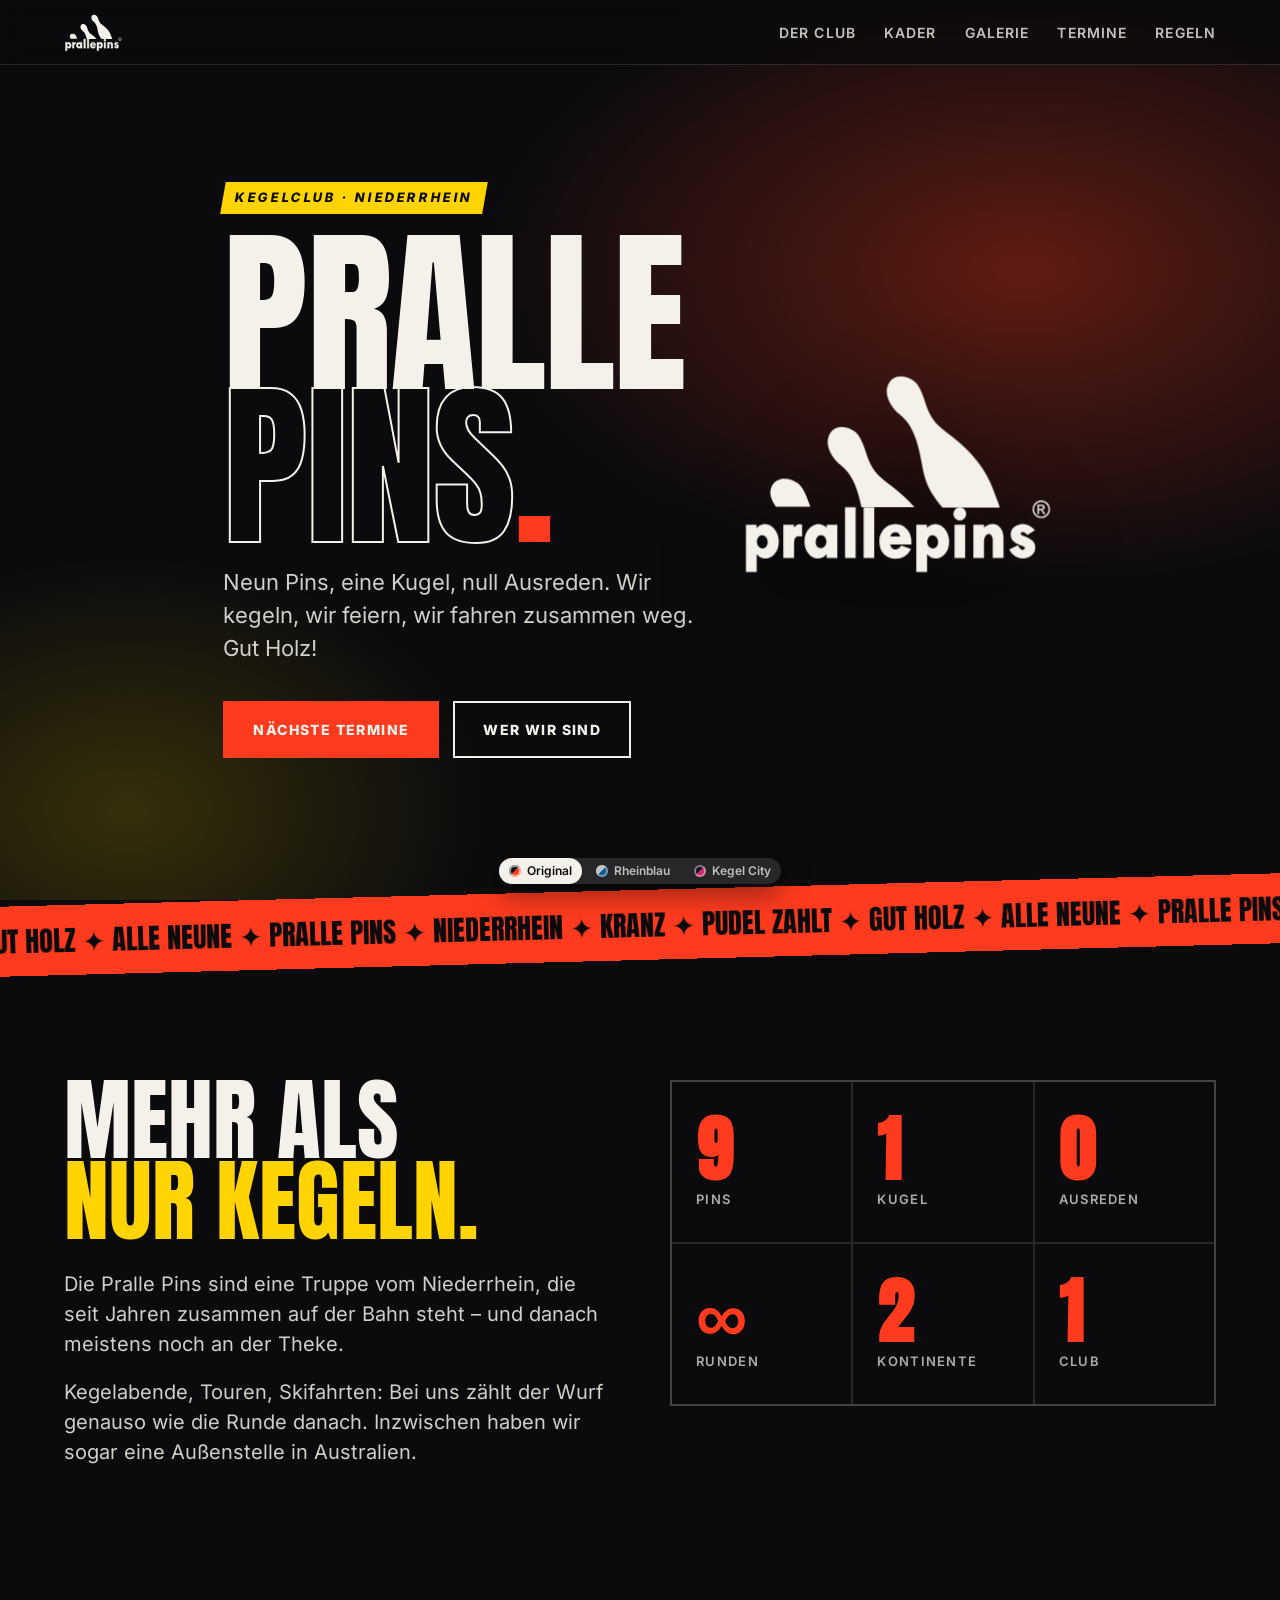
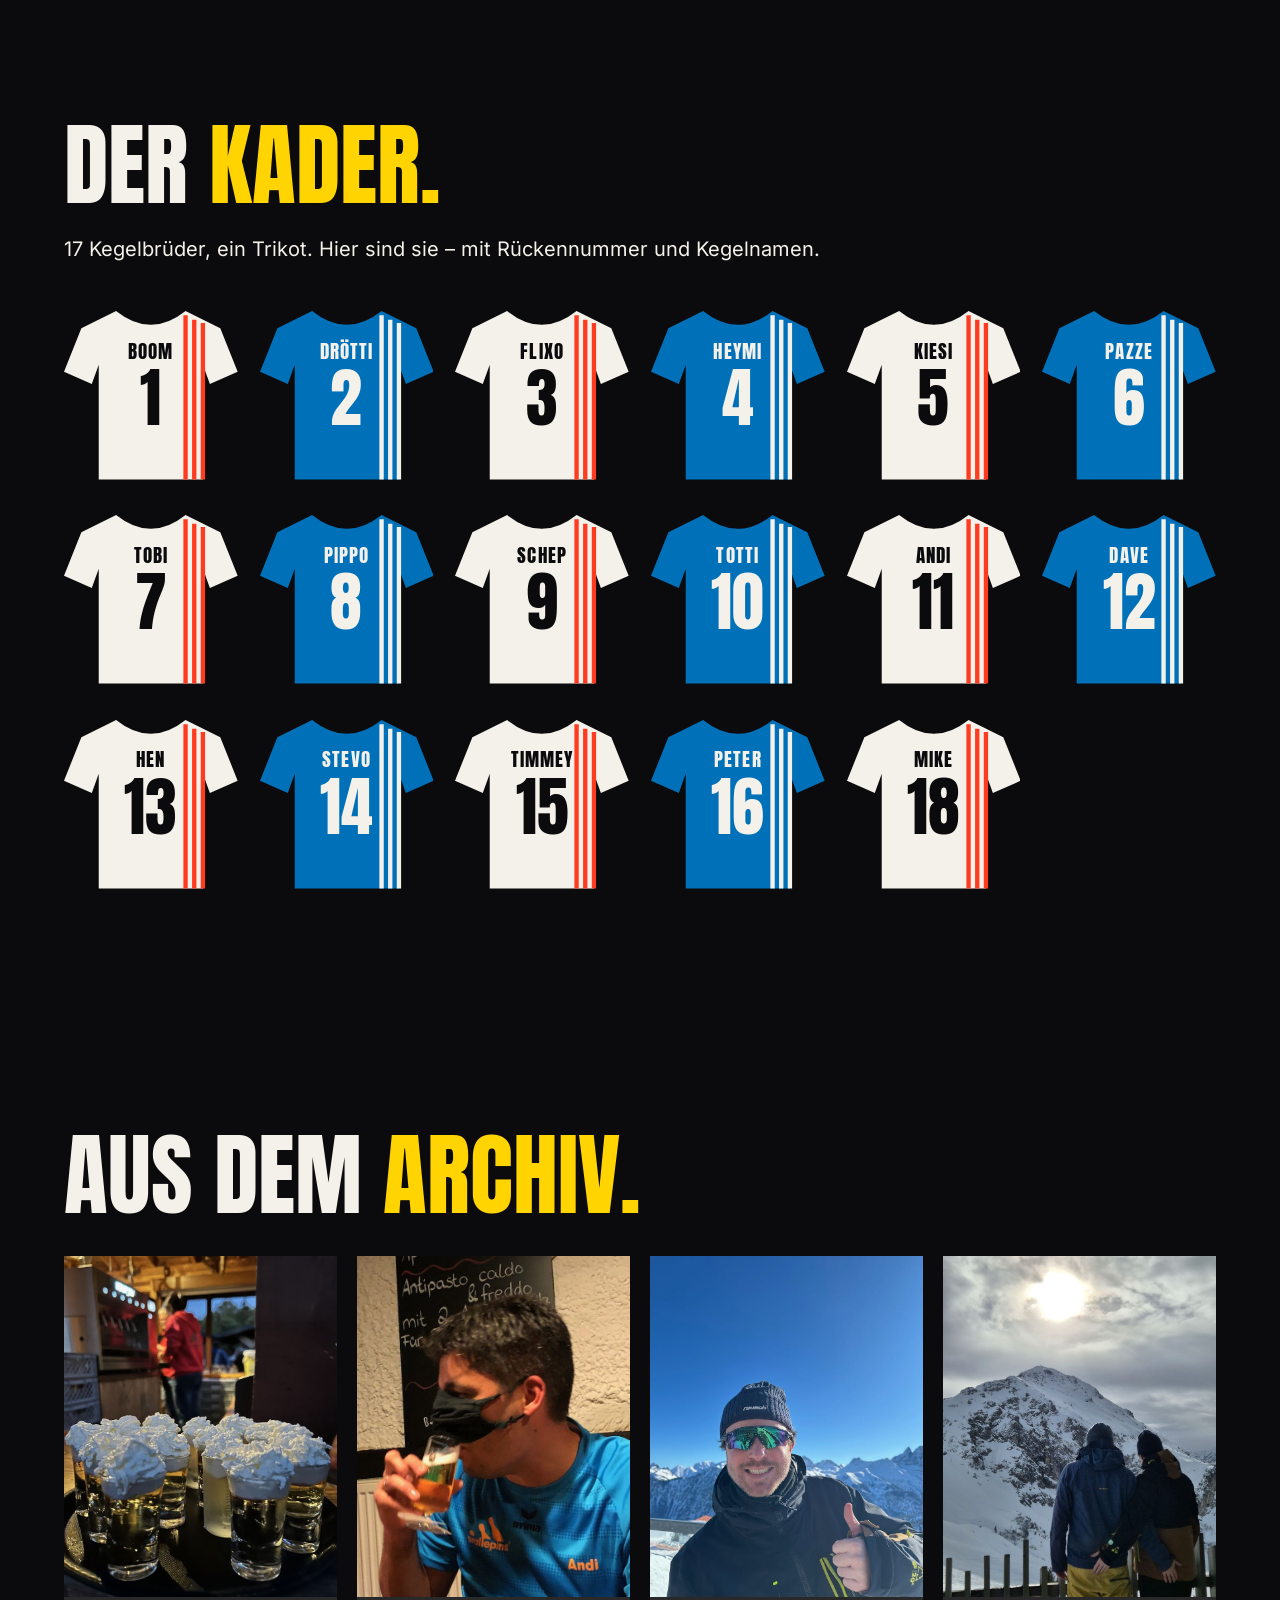
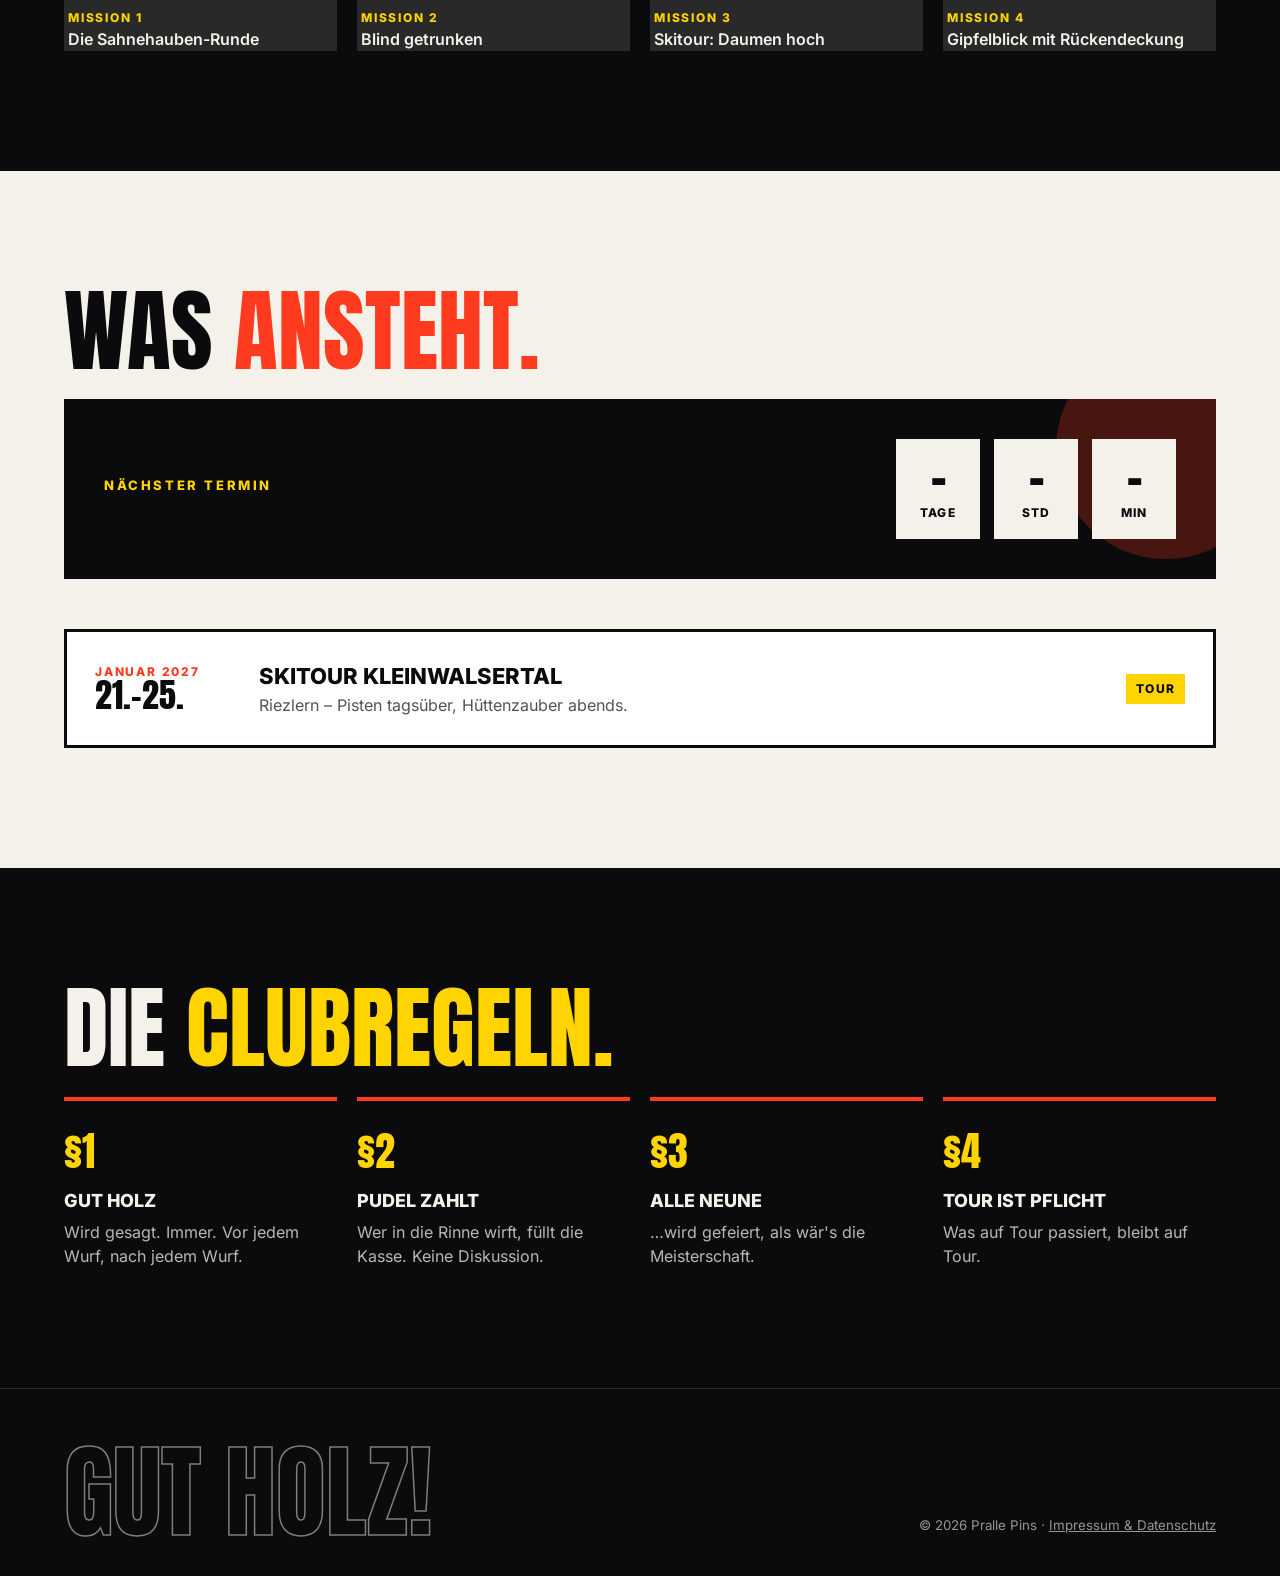
==== commit 39a773db: "Design Kegel City + Galerie" ====
--- a/index.html
+++ b/index.html
@@ -7,16 +7,17 @@
 <meta name="description" content="Pralle Pins – der Kegelclub vom Niederrhein. Gut Holz!">
 <link rel="icon" href="favicon.svg" type="image/svg+xml">
 <script>/* Design vor dem ersten Zeichnen setzen (kein Flackern) */
-try{var t=new URLSearchParams(location.search).get('theme')||localStorage.getItem('pp-theme');if(t==='original'||t==='rheinblau')document.documentElement.dataset.theme=t}catch(e){}</script>
+try{var t=new URLSearchParams(location.search).get('theme')||localStorage.getItem('pp-theme');if(['original','rheinblau','kegelcity'].includes(t))document.documentElement.dataset.theme=t}catch(e){}</script>
 <link rel="stylesheet" href="theme-original.css">
 <link rel="stylesheet" href="theme-rheinblau.css">
+<link rel="stylesheet" href="theme-kegelcity.css">
 <link rel="stylesheet" href="site.css">
 <link rel="stylesheet" href="logo.css">
 <script src="theme-switcher.js" defer></script>
 </head>
 <body>
 
-<theme-switcher class="theme-bar" themes="original:Original,rheinblau:Rheinblau"></theme-switcher>
+<theme-switcher class="theme-bar" themes="original:Original,rheinblau:Rheinblau,kegelcity:Kegel City"></theme-switcher>
 <nav>
   <div class="wrap">
     <a href="#" class="brand"><svg class="pp-logo" data-anim="wobble" viewBox="109.7 128 188 128" role="img" aria-label="Pralle Pins" xmlns="http://www.w3.org/2000/svg">
@@ -33,6 +34,7 @@
     <ul>
       <li><a href="#club">Der Club</a></li>
       <li><a href="#kader">Kader</a></li>
+      <li><a href="#galerie">Galerie</a></li>
       <li><a href="#termine">Termine</a></li>
       <li><a href="#regeln">Regeln</a></li>
     </ul>
@@ -108,6 +110,18 @@
       <div class="jersey reveal"><svg viewBox="0 0 200 210" aria-hidden="true"><path d="M60 8 L20 28 L0 78 L32 92 L40 70 L40 202 L160 202 L160 70 L168 92 L200 78 L180 28 L140 8 Q100 40 60 8Z"/><path class="str" d="M150 18 L150 202 M160 22 L160 202 M140 13 L140 202" /></svg><span class="nr">15</span><span class="nm">Timmey</span></div>
       <div class="jersey reveal"><svg viewBox="0 0 200 210" aria-hidden="true"><path d="M60 8 L20 28 L0 78 L32 92 L40 70 L40 202 L160 202 L160 70 L168 92 L200 78 L180 28 L140 8 Q100 40 60 8Z"/><path class="str" d="M150 18 L150 202 M160 22 L160 202 M140 13 L140 202" /></svg><span class="nr">16</span><span class="nm">Peter</span></div>
       <div class="jersey reveal"><svg viewBox="0 0 200 210" aria-hidden="true"><path d="M60 8 L20 28 L0 78 L32 92 L40 70 L40 202 L160 202 L160 70 L168 92 L200 78 L180 28 L140 8 Q100 40 60 8Z"/><path class="str" d="M150 18 L150 202 M160 22 L160 202 M140 13 L140 202" /></svg><span class="nr">18</span><span class="nm">Mike</span></div>
+    </div>
+  </div>
+</section>
+
+<section id="galerie">
+  <div class="wrap">
+    <h2 class="reveal">Aus dem <em>Archiv.</em></h2>
+    <div class="gallery">
+      <figure class="shot shot-1 reveal"><img src="galerie-shots.jpg" alt="Tablett mit Schnäpsen und Sahnehaube" loading="lazy"><figcaption><b>Mission 1</b>Die Sahnehauben-Runde</figcaption></figure>
+      <figure class="shot shot-2 reveal"><img src="galerie-maske.jpg" alt="Kegelbruder im Trikot trinkt Bier mit Maske über den Augen" loading="lazy"><figcaption><b>Mission 2</b>Blind getrunken</figcaption></figure>
+      <figure class="shot shot-3 reveal"><img src="galerie-ski.jpg" alt="Kegelbruder mit Daumen hoch vor verschneiten Bergen" loading="lazy"><figcaption><b>Mission 3</b>Skitour: Daumen hoch</figcaption></figure>
+      <figure class="shot shot-4 reveal"><img src="galerie-gipfel.jpg" alt="Zwei Kegelbrüder von hinten vor einem verschneiten Gipfel" loading="lazy"><figcaption><b>Mission 4</b>Gipfelblick mit Rückendeckung</figcaption></figure>
     </div>
   </div>
 </section>
--- a/theme-kegelcity.css
+++ b/theme-kegelcity.css
@@ -0,0 +1,108 @@
+/* =========================================================================
+   Pralle Pins – Design "Kegel City" (ENTWURF)
+   -------------------------------------------------------------------------
+   Open-World-Game-Look: Sonnenuntergang über der Stadt, Neon-Pink/Orange/
+   Gelb auf Nachtviolett, schräge Ladebildschirm-Kacheln mit dicken Rahmen.
+   Eigener Stil – keine fremden Logos, Namen oder Schriften.
+   Alles auf [data-theme="kegelcity"] begrenzt.
+   ========================================================================= */
+
+[data-theme="kegelcity"] {
+  --kc-night: #170a2b;  --kc-plum: #3a1452;  --kc-pink: #ff2e88;
+  --kc-orange: #ff8a3d; --kc-sun: #ffd166;   --kc-teal: #19d3c5;
+  --kc-ink: #0a0410;
+  --kc-sunset: linear-gradient(180deg, var(--kc-sun) 0%, var(--kc-orange) 38%, var(--kc-pink) 72%, #b42fd0 100%);
+
+  --bg: var(--kc-night);    --fg: #fff4ea;
+  --nav-bg: rgba(23,10,43,.8);
+  --line: rgba(255,46,136,.25);
+  --accent: var(--kc-pink); --on-accent: var(--kc-ink); --btn-fg: var(--kc-ink);
+  --accent-2: var(--kc-sun); --on-accent-2: var(--kc-ink);
+  --glow-1: rgba(255,46,136,.45); --glow-2: rgba(25,211,197,.3);
+  --logo: #fff4ea;
+  --outline: var(--kc-sun); --footer-outline: rgba(255,209,102,.6);
+  --surface: var(--kc-plum); --on-surface: #fff4ea; --surface-accent: var(--kc-teal);
+  --card: var(--kc-night);  --card-line: var(--kc-ink);
+  --next-bg: var(--kc-ink); --on-next: #fff4ea;     --next-blob: var(--kc-orange);
+  --count-bg: var(--kc-sun); --on-count: var(--kc-ink);
+  --jersey-a: var(--kc-pink); --on-jersey-a: var(--kc-ink); --stripe-a: var(--kc-sun);
+  --jersey-b: var(--kc-teal); --on-jersey-b: var(--kc-ink); --stripe-b: var(--kc-plum);
+  --shadow: rgba(0,0,0,.6);
+}
+
+/* ---------- Typo: fett, kursiv, Sonnenuntergang im Buchstaben ---------- */
+[data-theme="kegelcity"] h1,
+[data-theme="kegelcity"] h2 { font-style: italic; letter-spacing: .01em; }
+[data-theme="kegelcity"] h1 {
+  background: var(--kc-sunset); -webkit-background-clip: text; background-clip: text; color: transparent;
+  -webkit-text-stroke: 3px var(--kc-ink); paint-order: stroke fill;
+  filter: drop-shadow(6px 6px 0 var(--kc-ink));
+}
+[data-theme="kegelcity"] h1 .out { -webkit-text-stroke: 3px var(--kc-ink); color: transparent; }
+[data-theme="kegelcity"] h1 .hot { color: var(--kc-teal); -webkit-text-fill-color: var(--kc-teal); }
+[data-theme="kegelcity"] h2 { text-shadow: 4px 4px 0 var(--kc-ink); }
+[data-theme="kegelcity"] h2 em { color: var(--kc-pink); }
+
+/* ---------- Hero: Himmel + gestreifte Sonne ---------- */
+[data-theme="kegelcity"] .hero::before {
+  background:
+    radial-gradient(60% 40% at 50% 100%, rgba(255,46,136,.55), transparent 70%),
+    linear-gradient(180deg, #170a2b 0%, #3a1452 45%, #a12a74 75%, #ff8a3d 100%);
+}
+[data-theme="kegelcity"] .hero::after {
+  content: ""; position: absolute; right: 6%; bottom: 14%; width: min(46vw, 520px); aspect-ratio: 1;
+  border-radius: 50%; background: var(--kc-sunset); opacity: .9;
+  -webkit-mask: repeating-linear-gradient(180deg, #000 0 14px, transparent 14px 20px) bottom / 100% 45% no-repeat,
+                linear-gradient(#000, #000) top / 100% 55% no-repeat;
+          mask: repeating-linear-gradient(180deg, #000 0 14px, transparent 14px 20px) bottom / 100% 45% no-repeat,
+                linear-gradient(#000, #000) top / 100% 55% no-repeat;
+}
+[data-theme="kegelcity"] .hero .wrap { z-index: 1; }
+[data-theme="kegelcity"] .kicker { background: var(--kc-teal); color: var(--kc-ink); }
+[data-theme="kegelcity"] .biglogo { filter: drop-shadow(6px 6px 0 var(--kc-ink)) drop-shadow(0 20px 40px rgba(0,0,0,.5)); }
+
+[data-theme="kegelcity"] .btn { transform: skew(-8deg); border: 3px solid var(--kc-ink); background: #fff4ea; color: var(--kc-ink); box-shadow: 5px 5px 0 var(--kc-ink); }
+[data-theme="kegelcity"] .btn.primary { background: var(--kc-sun); border-color: var(--kc-ink); }
+[data-theme="kegelcity"] .btn:hover { transform: skew(-8deg) translate(-2px,-2px); box-shadow: 8px 8px 0 var(--kc-pink); }
+
+[data-theme="kegelcity"] .ticker { background: var(--kc-pink); border-block: 4px solid var(--kc-ink); }
+
+/* ---------- Galerie: Ladebildschirm-Collage ---------- */
+[data-theme="kegelcity"] #galerie { background: radial-gradient(70% 60% at 50% 0%, rgba(255,46,136,.25), transparent 70%), var(--kc-night); }
+[data-theme="kegelcity"] .gallery { grid-template-columns: repeat(4, minmax(0, 1fr)); gap: 0; align-items: center; padding: 20px 0 40px; }
+[data-theme="kegelcity"] .shot {
+  border: 6px solid var(--kc-ink); outline: 4px solid #fff4ea; outline-offset: -10px;
+  box-shadow: 12px 12px 0 var(--kc-ink); background: var(--kc-ink); transition: transform .3s;
+}
+[data-theme="kegelcity"] .gallery .shot-1 { transform: rotate(-4deg) translateX(18px); z-index: 1; }
+[data-theme="kegelcity"] .gallery .shot-2 { transform: rotate(2deg) scale(1.04); z-index: 2; }
+[data-theme="kegelcity"] .gallery .shot-4 { transform: rotate(-3deg) translate(-30px, 10px); z-index: 2; }
+[data-theme="kegelcity"] .gallery .shot-3 { transform: rotate(5deg) translateX(-14px); z-index: 1; }
+[data-theme="kegelcity"] .gallery .shot:hover { transform: rotate(0) scale(1.06); z-index: 3; }
+[data-theme="kegelcity"] .shot img { filter: saturate(1.25) contrast(1.08); }
+[data-theme="kegelcity"] .shot::after {   /* Abendlicht über dem Foto */
+  content: ""; position: absolute; inset: 0; pointer-events: none;
+  background: linear-gradient(160deg, rgba(255,209,102,.18), transparent 40%, rgba(255,46,136,.28));
+  mix-blend-mode: screen;
+}
+[data-theme="kegelcity"] .shot figcaption {
+  position: absolute; left: 14px; bottom: 14px; right: 14px; z-index: 1;
+  padding: 8px 12px; background: var(--kc-ink); color: #fff4ea;
+  font-family: Anton, sans-serif; font-style: italic; font-weight: 400; font-size: 22px; line-height: 1.05; text-transform: uppercase;
+}
+[data-theme="kegelcity"] .shot figcaption b { color: var(--kc-sun); font-family: Inter, sans-serif; font-style: normal; font-weight: 800; font-size: 11px; }
+@media (max-width: 1000px) {
+  [data-theme="kegelcity"] .gallery { grid-template-columns: repeat(2, minmax(0, 1fr)); gap: 28px; }
+  [data-theme="kegelcity"] .gallery .shot-1, [data-theme="kegelcity"] .gallery .shot-3 { transform: rotate(-2deg); }
+  [data-theme="kegelcity"] .gallery .shot-2, [data-theme="kegelcity"] .gallery .shot-4 { transform: rotate(2deg); }
+}
+@media (max-width: 560px) { [data-theme="kegelcity"] .gallery { grid-template-columns: 1fr; } }
+
+/* ---------- Rest ---------- */
+[data-theme="kegelcity"] .stat b { color: var(--kc-pink); text-shadow: 3px 3px 0 var(--kc-ink); }
+[data-theme="kegelcity"] .event { border-width: 4px; box-shadow: 8px 8px 0 var(--kc-pink); }
+[data-theme="kegelcity"] .next { border: 4px solid var(--kc-pink); box-shadow: 10px 10px 0 var(--kc-orange); }
+[data-theme="kegelcity"] .countdown div { border: 3px solid var(--kc-ink); transform: skew(-6deg); }
+[data-theme="kegelcity"] .rule { border-top-color: var(--kc-teal); }
+[data-theme="kegelcity"] footer { background: var(--kc-sunset); color: var(--kc-ink); border: 0; }
+[data-theme="kegelcity"] footer .gh { color: var(--kc-ink); -webkit-text-stroke: 0; font-style: italic; }
--- a/site.css
+++ b/site.css
@@ -123,3 +123,10 @@
   @media (prefers-reduced-motion:reduce){*{animation:none!important;transition:none!important}.reveal{opacity:1;transform:none}}
 
   body,nav,.light,.event,.stat,.next,.countdown div,.ticker,.btn{transition:background-color .4s,color .4s,border-color .4s}
+
+  /* GALERIE (Grundlayout, Designs dürfen es umgestalten) */
+  .gallery{display:grid;grid-template-columns:repeat(auto-fit,minmax(min(100%,260px),1fr));gap:20px;margin-top:40px}
+  .shot{margin:0;position:relative;overflow:hidden;background:var(--line)}
+  .shot img{display:block;width:100%;aspect-ratio:4/5;object-fit:cover}
+  .shot figcaption{padding:12px 4px 0;font-weight:600}
+  .shot figcaption b{display:block;font-size:12px;letter-spacing:.15em;text-transform:uppercase;color:var(--accent-2)}
